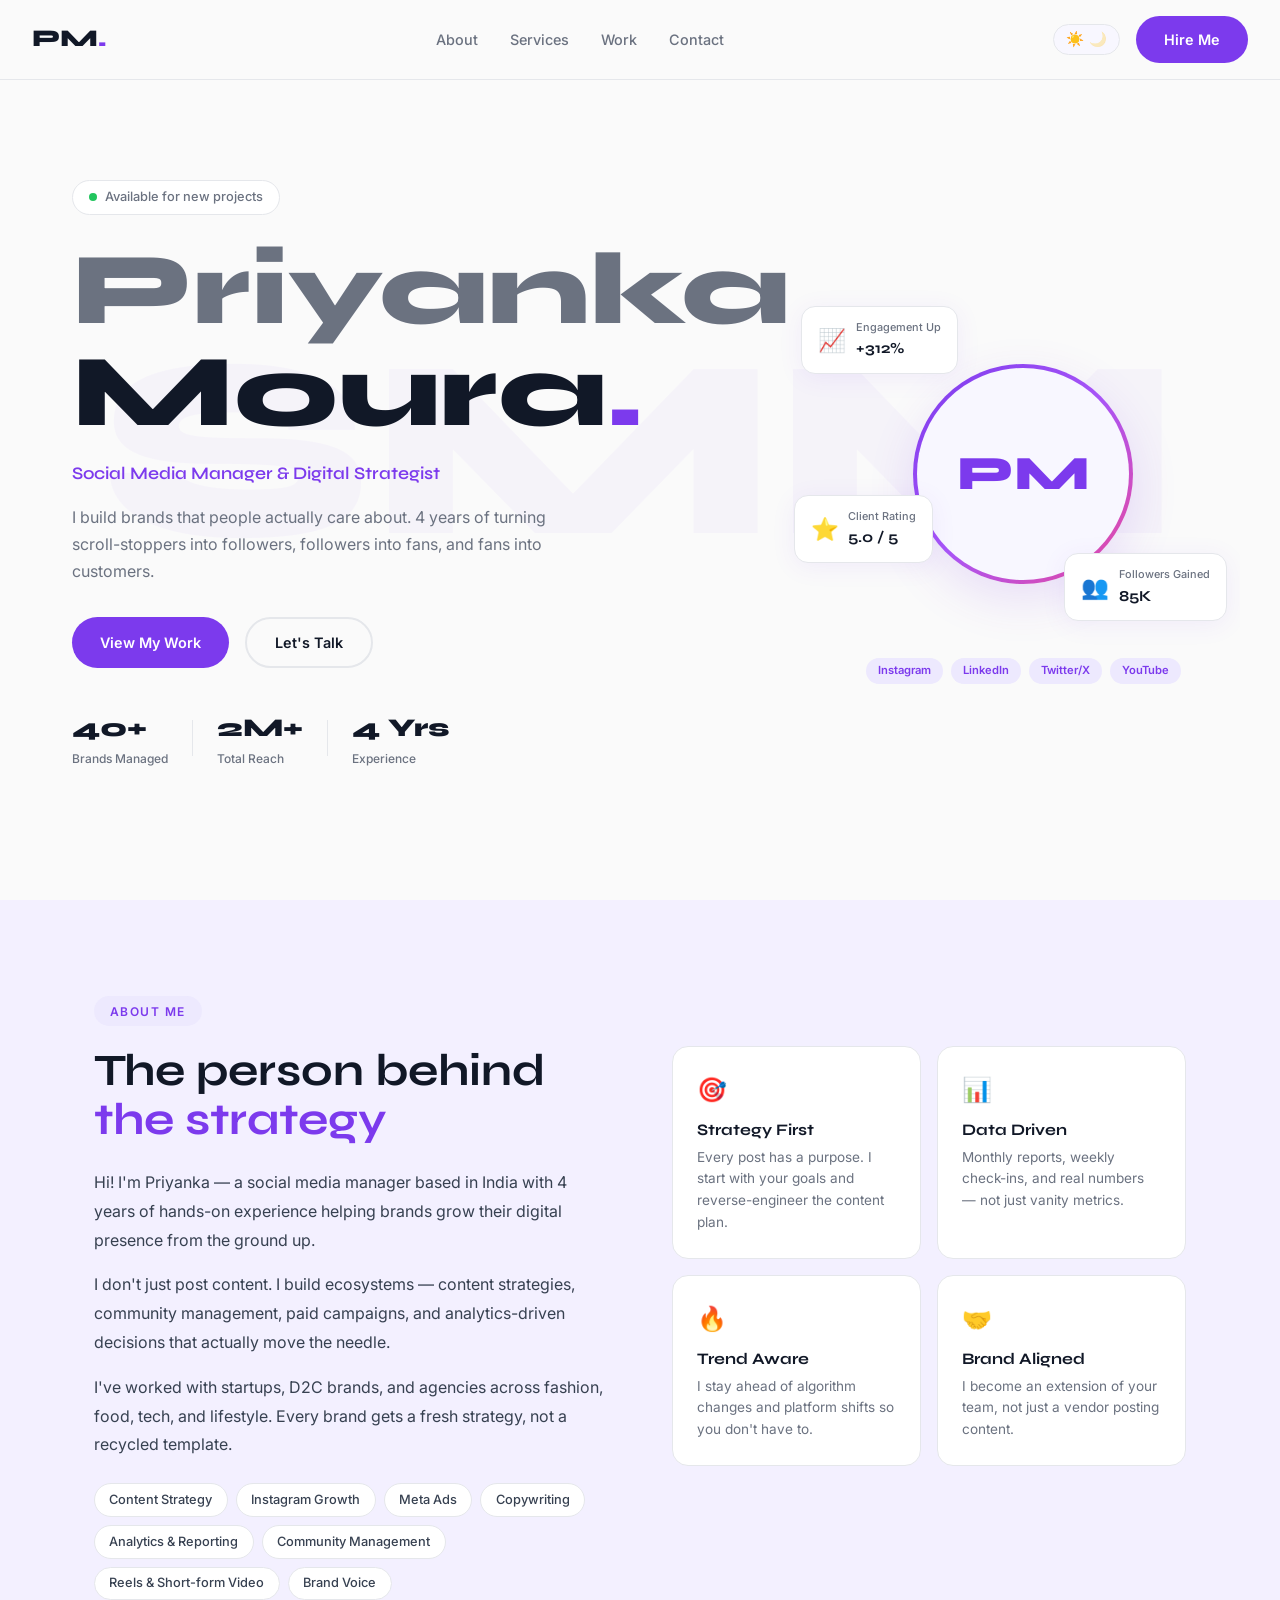
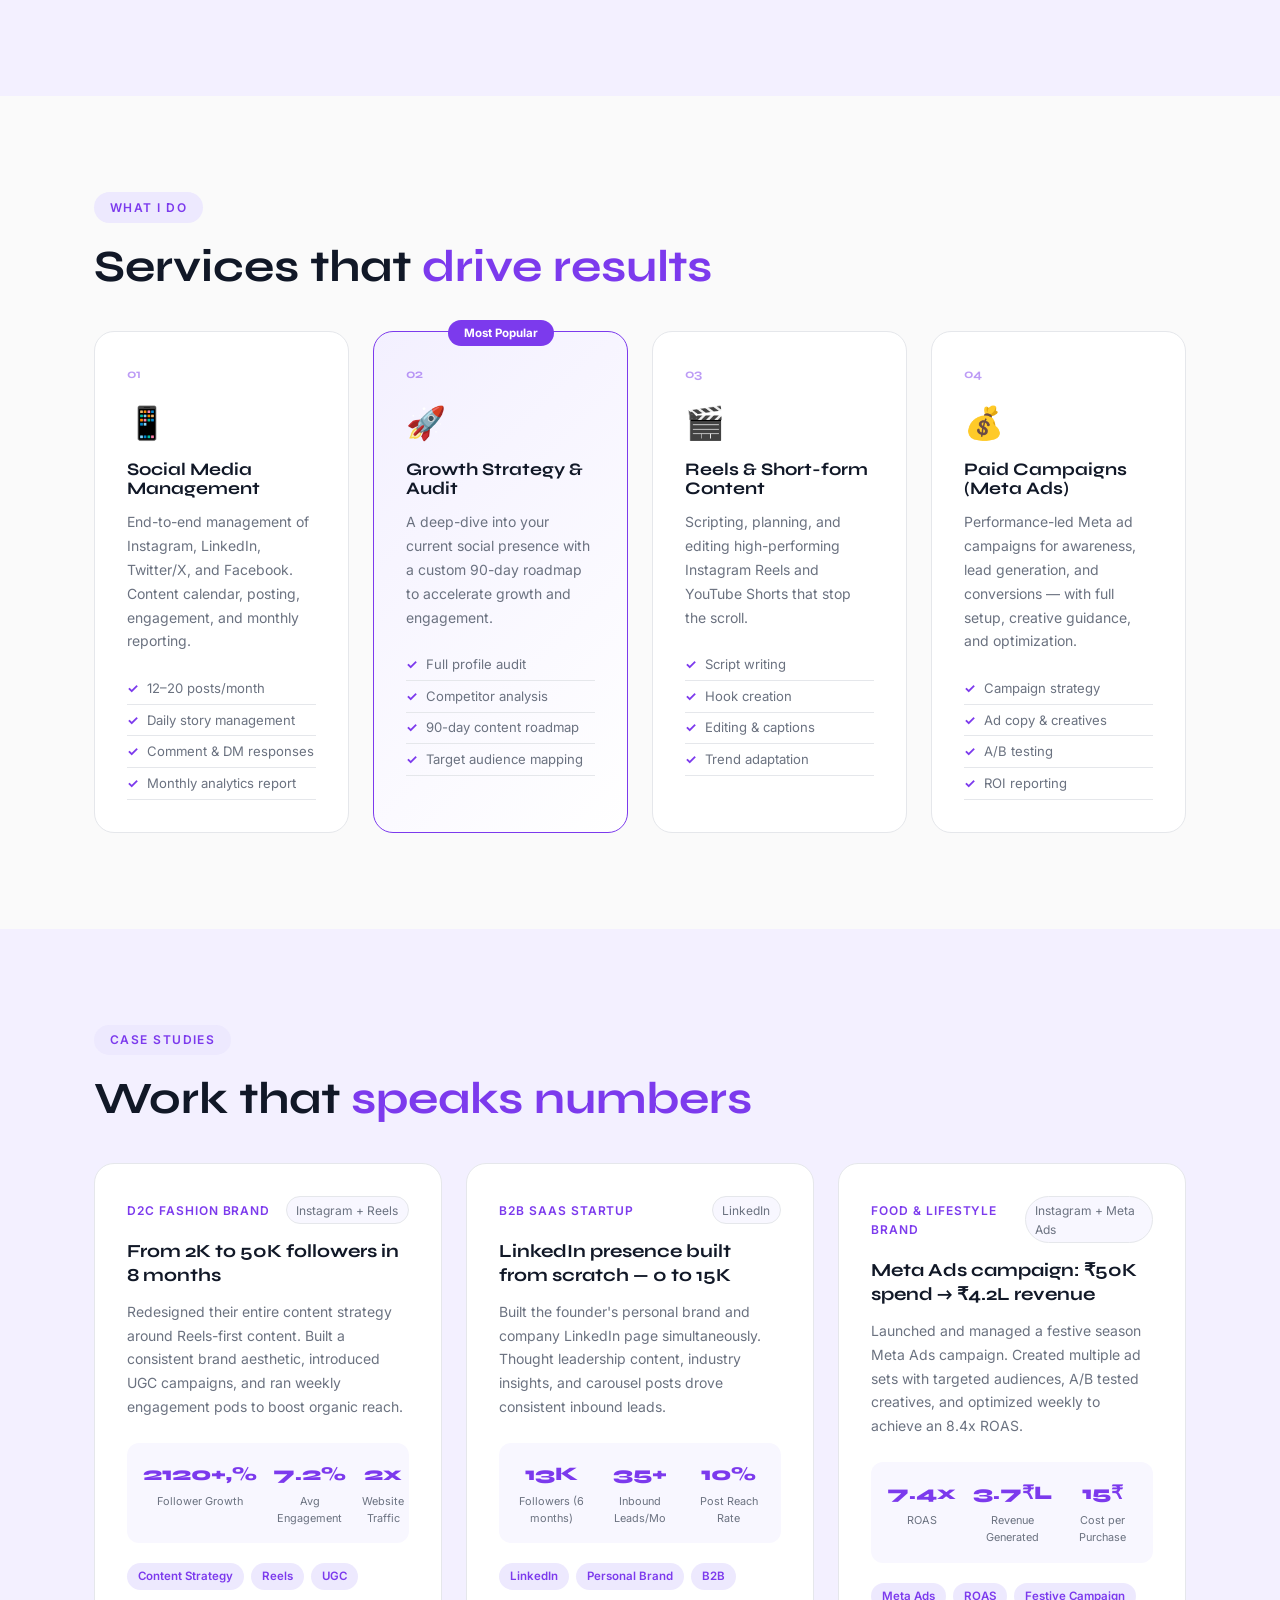
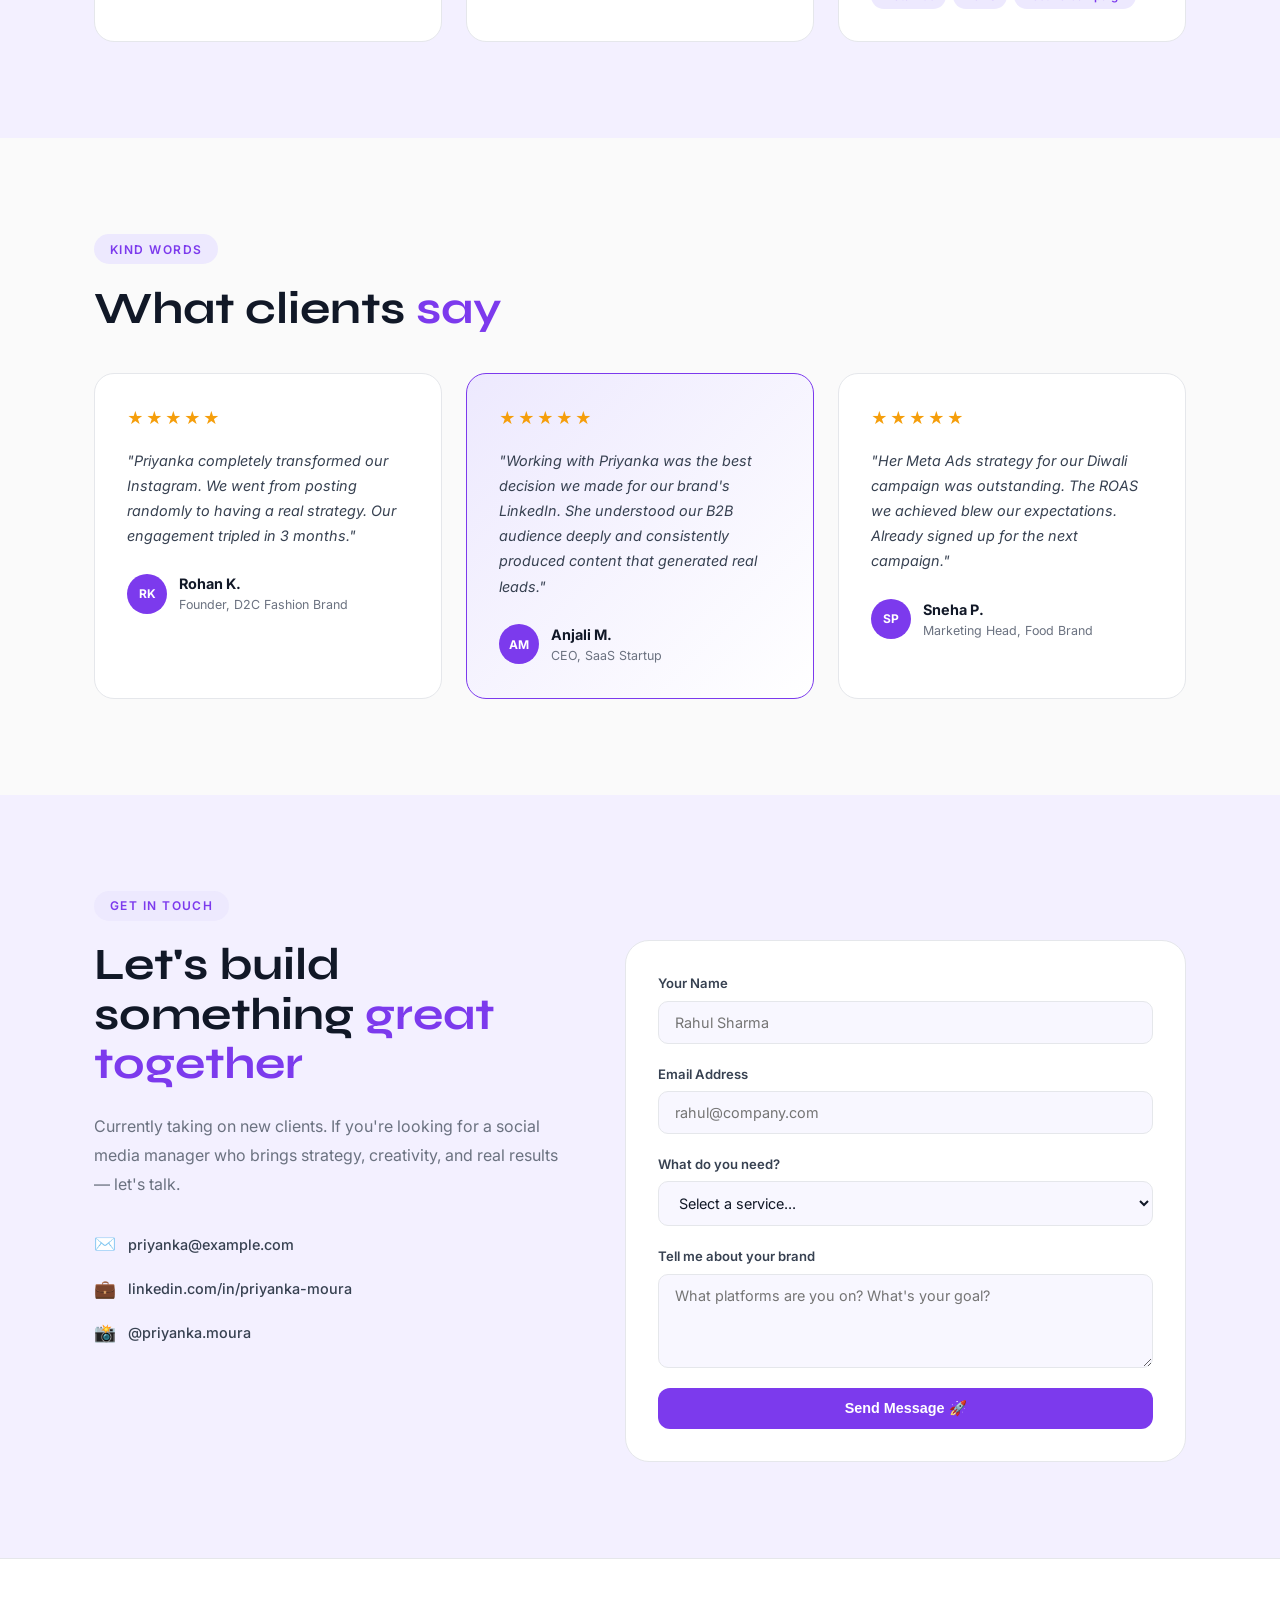
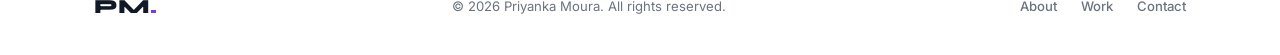
==== index.html @ ef661fc3 "Add files via upload" ====
<!DOCTYPE html>
<html lang="en" data-theme="light">
<head>
  <meta charset="UTF-8" />
  <meta name="viewport" content="width=device-width, initial-scale=1.0"/>
  <title>Priyanka Moura — Social Media Manager</title>
  <meta name="description" content="Priyanka Moura is a social media manager with 3-5 years of experience crafting strategies, growing audiences, and building brands online."/>
  <link rel="preconnect" href="https://fonts.googleapis.com">
  <link rel="preconnect" href="https://fonts.gstatic.com" crossorigin>
  <link href="https://fonts.googleapis.com/css2?family=Clash+Display:wght@400;500;600;700&family=Syne:wght@400;500;600;700;800&family=Inter:wght@300;400;500;600&display=swap" rel="stylesheet">
  <link rel="stylesheet" href="style.css"/>
</head>
<body>

  <!-- NAV -->
  <nav class="nav" id="navbar">
    <a href="#home" class="nav-logo">PM<span class="accent">.</span></a>
    <ul class="nav-links">
      <li><a href="#about">About</a></li>
      <li><a href="#services">Services</a></li>
      <li><a href="#work">Work</a></li>
      <li><a href="#contact">Contact</a></li>
    </ul>
    <div class="nav-right">
      <button class="theme-toggle" id="themeToggle" aria-label="Toggle theme">
        <span class="theme-icon sun">☀️</span>
        <span class="theme-icon moon">🌙</span>
      </button>
      <a href="#contact" class="btn-primary">Hire Me</a>
    </div>
    <button class="hamburger" id="hamburger" aria-label="Menu">
      <span></span><span></span><span></span>
    </button>
  </nav>

  <!-- MOBILE MENU -->
  <div class="mobile-menu" id="mobileMenu">
    <a href="#about" class="mobile-link">About</a>
    <a href="#services" class="mobile-link">Services</a>
    <a href="#work" class="mobile-link">Work</a>
    <a href="#contact" class="mobile-link">Contact</a>
    <a href="#contact" class="btn-primary" style="margin-top:1rem;">Hire Me</a>
  </div>

  <!-- HERO -->
  <section class="hero" id="home">
    <div class="hero-bg-text">SMM</div>
    <div class="hero-content">
      <div class="hero-tag">
        <span class="pulse-dot"></span>
        Available for new projects
      </div>
      <h1 class="hero-title">
        <span class="line-1">Priyanka</span>
        <span class="line-2">Moura<span class="accent">.</span></span>
      </h1>
      <p class="hero-sub">Social Media Manager & Digital Strategist</p>
      <p class="hero-desc">
        I build brands that people actually care about. 4 years of turning 
        scroll-stoppers into followers, followers into fans, and fans into customers.
      </p>
      <div class="hero-ctas">
        <a href="#work" class="btn-primary">View My Work</a>
        <a href="#contact" class="btn-ghost">Let's Talk</a>
      </div>
      <div class="hero-stats">
        <div class="stat">
          <span class="stat-num">40+</span>
          <span class="stat-label">Brands Managed</span>
        </div>
        <div class="stat-divider"></div>
        <div class="stat">
          <span class="stat-num">2M+</span>
          <span class="stat-label">Total Reach</span>
        </div>
        <div class="stat-divider"></div>
        <div class="stat">
          <span class="stat-num">4 Yrs</span>
          <span class="stat-label">Experience</span>
        </div>
      </div>
    </div>
    <div class="hero-visual">
      <div class="avatar-ring">
        <div class="avatar-placeholder">
          <span>PM</span>
        </div>
      </div>
      <div class="floating-card card-1">
        <span class="card-emoji">📈</span>
        <div>
          <div class="card-title">Engagement Up</div>
          <div class="card-val">+312%</div>
        </div>
      </div>
      <div class="floating-card card-2">
        <span class="card-emoji">👥</span>
        <div>
          <div class="card-title">Followers Gained</div>
          <div class="card-val">85K</div>
        </div>
      </div>
      <div class="floating-card card-3">
        <span class="card-emoji">⭐</span>
        <div>
          <div class="card-title">Client Rating</div>
          <div class="card-val">5.0 / 5</div>
        </div>
      </div>
      <div class="platforms">
        <span class="platform-tag">Instagram</span>
        <span class="platform-tag">LinkedIn</span>
        <span class="platform-tag">Twitter/X</span>
        <span class="platform-tag">YouTube</span>
      </div>
    </div>
  </section>

  <!-- ABOUT -->
  <section class="about section" id="about">
    <div class="container">
      <div class="section-label">About Me</div>
      <div class="about-grid">
        <div class="about-left">
          <h2 class="section-title">The person behind <span class="accent">the strategy</span></h2>
          <p class="about-text">
            Hi! I'm Priyanka — a social media manager based in India with 4 years of hands-on experience 
            helping brands grow their digital presence from the ground up.
          </p>
          <p class="about-text">
            I don't just post content. I build ecosystems — content strategies, community management, 
            paid campaigns, and analytics-driven decisions that actually move the needle.
          </p>
          <p class="about-text">
            I've worked with startups, D2C brands, and agencies across fashion, food, tech, and lifestyle. 
            Every brand gets a fresh strategy, not a recycled template.
          </p>
          <div class="skills-list">
            <span class="skill-tag">Content Strategy</span>
            <span class="skill-tag">Instagram Growth</span>
            <span class="skill-tag">Meta Ads</span>
            <span class="skill-tag">Copywriting</span>
            <span class="skill-tag">Analytics & Reporting</span>
            <span class="skill-tag">Community Management</span>
            <span class="skill-tag">Reels & Short-form Video</span>
            <span class="skill-tag">Brand Voice</span>
          </div>
        </div>
        <div class="about-right">
          <div class="about-card">
            <div class="about-card-icon">🎯</div>
            <h3>Strategy First</h3>
            <p>Every post has a purpose. I start with your goals and reverse-engineer the content plan.</p>
          </div>
          <div class="about-card">
            <div class="about-card-icon">📊</div>
            <h3>Data Driven</h3>
            <p>Monthly reports, weekly check-ins, and real numbers — not just vanity metrics.</p>
          </div>
          <div class="about-card">
            <div class="about-card-icon">🔥</div>
            <h3>Trend Aware</h3>
            <p>I stay ahead of algorithm changes and platform shifts so you don't have to.</p>
          </div>
          <div class="about-card">
            <div class="about-card-icon">🤝</div>
            <h3>Brand Aligned</h3>
            <p>I become an extension of your team, not just a vendor posting content.</p>
          </div>
        </div>
      </div>
    </div>
  </section>

  <!-- SERVICES -->
  <section class="services section" id="services">
    <div class="container">
      <div class="section-label">What I Do</div>
      <h2 class="section-title">Services that <span class="accent">drive results</span></h2>
      <div class="services-grid">
        <div class="service-card">
          <div class="service-num">01</div>
          <div class="service-icon">📱</div>
          <h3>Social Media Management</h3>
          <p>End-to-end management of Instagram, LinkedIn, Twitter/X, and Facebook. Content calendar, posting, engagement, and monthly reporting.</p>
          <ul class="service-list">
            <li>12–20 posts/month</li>
            <li>Daily story management</li>
            <li>Comment & DM responses</li>
            <li>Monthly analytics report</li>
          </ul>
        </div>
        <div class="service-card featured">
          <div class="service-badge">Most Popular</div>
          <div class="service-num">02</div>
          <div class="service-icon">🚀</div>
          <h3>Growth Strategy & Audit</h3>
          <p>A deep-dive into your current social presence with a custom 90-day roadmap to accelerate growth and engagement.</p>
          <ul class="service-list">
            <li>Full profile audit</li>
            <li>Competitor analysis</li>
            <li>90-day content roadmap</li>
            <li>Target audience mapping</li>
          </ul>
        </div>
        <div class="service-card">
          <div class="service-num">03</div>
          <div class="service-icon">🎬</div>
          <h3>Reels & Short-form Content</h3>
          <p>Scripting, planning, and editing high-performing Instagram Reels and YouTube Shorts that stop the scroll.</p>
          <ul class="service-list">
            <li>Script writing</li>
            <li>Hook creation</li>
            <li>Editing & captions</li>
            <li>Trend adaptation</li>
          </ul>
        </div>
        <div class="service-card">
          <div class="service-num">04</div>
          <div class="service-icon">💰</div>
          <h3>Paid Campaigns (Meta Ads)</h3>
          <p>Performance-led Meta ad campaigns for awareness, lead generation, and conversions — with full setup, creative guidance, and optimization.</p>
          <ul class="service-list">
            <li>Campaign strategy</li>
            <li>Ad copy & creatives</li>
            <li>A/B testing</li>
            <li>ROI reporting</li>
          </ul>
        </div>
      </div>
    </div>
  </section>

  <!-- WORK / CASE STUDIES -->
  <section class="work section" id="work">
    <div class="container">
      <div class="section-label">Case Studies</div>
      <h2 class="section-title">Work that <span class="accent">speaks numbers</span></h2>
      <div class="work-grid">

        <div class="work-card">
          <div class="work-header">
            <div class="work-category">D2C Fashion Brand</div>
            <div class="work-platform">Instagram + Reels</div>
          </div>
          <h3 class="work-title">From 2K to 50K followers in 8 months</h3>
          <p class="work-desc">
            Redesigned their entire content strategy around Reels-first content. Built a consistent brand aesthetic, 
            introduced UGC campaigns, and ran weekly engagement pods to boost organic reach.
          </p>
          <div class="work-results">
            <div class="result-item">
              <span class="result-num">+2,400%</span>
              <span class="result-label">Follower Growth</span>
            </div>
            <div class="result-item">
              <span class="result-num">8.2%</span>
              <span class="result-label">Avg Engagement</span>
            </div>
            <div class="result-item">
              <span class="result-num">3x</span>
              <span class="result-label">Website Traffic</span>
            </div>
          </div>
          <div class="work-tags">
            <span>Content Strategy</span>
            <span>Reels</span>
            <span>UGC</span>
          </div>
        </div>

        <div class="work-card">
          <div class="work-header">
            <div class="work-category">B2B SaaS Startup</div>
            <div class="work-platform">LinkedIn</div>
          </div>
          <h3 class="work-title">LinkedIn presence built from scratch — 0 to 15K</h3>
          <p class="work-desc">
            Built the founder's personal brand and company LinkedIn page simultaneously. 
            Thought leadership content, industry insights, and carousel posts drove consistent inbound leads.
          </p>
          <div class="work-results">
            <div class="result-item">
              <span class="result-num">15K</span>
              <span class="result-label">Followers (6 months)</span>
            </div>
            <div class="result-item">
              <span class="result-num">40+</span>
              <span class="result-label">Inbound Leads/Mo</span>
            </div>
            <div class="result-item">
              <span class="result-num">12%</span>
              <span class="result-label">Post Reach Rate</span>
            </div>
          </div>
          <div class="work-tags">
            <span>LinkedIn</span>
            <span>Personal Brand</span>
            <span>B2B</span>
          </div>
        </div>

        <div class="work-card">
          <div class="work-header">
            <div class="work-category">Food & Lifestyle Brand</div>
            <div class="work-platform">Instagram + Meta Ads</div>
          </div>
          <h3 class="work-title">Meta Ads campaign: ₹50K spend → ₹4.2L revenue</h3>
          <p class="work-desc">
            Launched and managed a festive season Meta Ads campaign. Created multiple ad sets with 
            targeted audiences, A/B tested creatives, and optimized weekly to achieve an 8.4x ROAS.
          </p>
          <div class="work-results">
            <div class="result-item">
              <span class="result-num">8.4x</span>
              <span class="result-label">ROAS</span>
            </div>
            <div class="result-item">
              <span class="result-num">₹4.2L</span>
              <span class="result-label">Revenue Generated</span>
            </div>
            <div class="result-item">
              <span class="result-num">₹18</span>
              <span class="result-label">Cost per Purchase</span>
            </div>
          </div>
          <div class="work-tags">
            <span>Meta Ads</span>
            <span>ROAS</span>
            <span>Festive Campaign</span>
          </div>
        </div>

      </div>
    </div>
  </section>

  <!-- TESTIMONIALS -->
  <section class="testimonials section">
    <div class="container">
      <div class="section-label">Kind Words</div>
      <h2 class="section-title">What clients <span class="accent">say</span></h2>
      <div class="testimonials-grid">
        <div class="testimonial-card">
          <div class="stars">★★★★★</div>
          <p>"Priyanka completely transformed our Instagram. We went from posting randomly to having a real strategy. Our engagement tripled in 3 months."</p>
          <div class="testimonial-author">
            <div class="author-avatar">RK</div>
            <div>
              <div class="author-name">Rohan K.</div>
              <div class="author-role">Founder, D2C Fashion Brand</div>
            </div>
          </div>
        </div>
        <div class="testimonial-card featured-testimonial">
          <div class="stars">★★★★★</div>
          <p>"Working with Priyanka was the best decision we made for our brand's LinkedIn. She understood our B2B audience deeply and consistently produced content that generated real leads."</p>
          <div class="testimonial-author">
            <div class="author-avatar">AM</div>
            <div>
              <div class="author-name">Anjali M.</div>
              <div class="author-role">CEO, SaaS Startup</div>
            </div>
          </div>
        </div>
        <div class="testimonial-card">
          <div class="stars">★★★★★</div>
          <p>"Her Meta Ads strategy for our Diwali campaign was outstanding. The ROAS we achieved blew our expectations. Already signed up for the next campaign."</p>
          <div class="testimonial-author">
            <div class="author-avatar">SP</div>
            <div>
              <div class="author-name">Sneha P.</div>
              <div class="author-role">Marketing Head, Food Brand</div>
            </div>
          </div>
        </div>
      </div>
    </div>
  </section>

  <!-- CONTACT -->
  <section class="contact section" id="contact">
    <div class="container">
      <div class="section-label">Get In Touch</div>
      <div class="contact-grid">
        <div class="contact-left">
          <h2 class="section-title">Let's build something <span class="accent">great together</span></h2>
          <p class="contact-desc">Currently taking on new clients. If you're looking for a social media manager who brings strategy, creativity, and real results — let's talk.</p>
          <div class="contact-items">
            <a href="mailto:priyanka@example.com" class="contact-item">
              <span class="contact-icon">✉️</span>
              <span>priyanka@example.com</span>
            </a>
            <a href="https://linkedin.com" target="_blank" class="contact-item">
              <span class="contact-icon">💼</span>
              <span>linkedin.com/in/priyanka-moura</span>
            </a>
            <a href="https://instagram.com" target="_blank" class="contact-item">
              <span class="contact-icon">📸</span>
              <span>@priyanka.moura</span>
            </a>
          </div>
        </div>
        <form class="contact-form" id="contactForm">
          <div class="form-group">
            <label for="name">Your Name</label>
            <input type="text" id="name" placeholder="Rahul Sharma" required />
          </div>
          <div class="form-group">
            <label for="email">Email Address</label>
            <input type="email" id="email" placeholder="rahul@company.com" required />
          </div>
          <div class="form-group">
            <label for="service">What do you need?</label>
            <select id="service">
              <option value="">Select a service...</option>
              <option>Social Media Management</option>
              <option>Growth Strategy & Audit</option>
              <option>Reels & Short-form Content</option>
              <option>Meta Ads Campaign</option>
              <option>Something else</option>
            </select>
          </div>
          <div class="form-group">
            <label for="message">Tell me about your brand</label>
            <textarea id="message" rows="4" placeholder="What platforms are you on? What's your goal?"></textarea>
          </div>
          <button type="submit" class="btn-primary full-width">Send Message 🚀</button>
        </form>
      </div>
    </div>
  </section>

  <!-- FOOTER -->
  <footer class="footer">
    <div class="container footer-inner">
      <div class="footer-logo">PM<span class="accent">.</span></div>
      <p class="footer-text">© 2026 Priyanka Moura. All rights reserved.</p>
      <div class="footer-links">
        <a href="#about">About</a>
        <a href="#work">Work</a>
        <a href="#contact">Contact</a>
      </div>
    </div>
  </footer>

  <script src="script.js"></script>
</body>
</html>
---- style.css ----
/* ============================================
   PRIYANKA MOURA — PORTFOLIO
   Theme: Premium, Modern, Toggle-ready
   ============================================ */

/* --- TOKENS --- */
:root {
  --accent: #7C3AED;
  --accent-light: #EDE9FE;
  --accent-dark: #5B21B6;

  /* Light theme */
  --bg: #FAFAFA;
  --bg-2: #F3F0FF;
  --bg-3: #FFFFFF;
  --surface: #FFFFFF;
  --surface-2: #F8F7FF;
  --border: #E5E7EB;
  --text: #111827;
  --text-2: #374151;
  --text-3: #6B7280;
  --nav-bg: rgba(250,250,250,0.88);
  --shadow: 0 4px 24px rgba(124,58,237,0.08);
  --shadow-lg: 0 16px 48px rgba(124,58,237,0.14);
  --card-hover: 0 8px 32px rgba(124,58,237,0.15);
}

[data-theme="dark"] {
  --bg: #0D0D14;
  --bg-2: #13111F;
  --bg-3: #1A1730;
  --surface: #1A1730;
  --surface-2: #221F38;
  --border: #2D2A45;
  --text: #F5F3FF;
  --text-2: #C4B5FD;
  --text-3: #7C6FAD;
  --nav-bg: rgba(13,13,20,0.92);
  --shadow: 0 4px 24px rgba(0,0,0,0.4);
  --shadow-lg: 0 16px 48px rgba(124,58,237,0.25);
  --card-hover: 0 8px 32px rgba(124,58,237,0.3);
}

/* --- RESET & BASE --- */
*, *::before, *::after { box-sizing: border-box; margin: 0; padding: 0; }

html { scroll-behavior: smooth; }

body {
  font-family: 'Inter', sans-serif;
  background: var(--bg);
  color: var(--text);
  line-height: 1.6;
  transition: background 0.3s ease, color 0.3s ease;
  overflow-x: hidden;
}

h1,h2,h3 { font-family: 'Syne', sans-serif; line-height: 1.1; }

a { text-decoration: none; color: inherit; }

ul { list-style: none; }

.container {
  max-width: 1140px;
  margin: 0 auto;
  padding: 0 1.5rem;
}

.accent { color: var(--accent); }

.section { padding: 6rem 0; }

.section-label {
  display: inline-block;
  font-size: 0.75rem;
  font-weight: 600;
  letter-spacing: 0.12em;
  text-transform: uppercase;
  color: var(--accent);
  background: var(--accent-light);
  padding: 0.35rem 1rem;
  border-radius: 100px;
  margin-bottom: 1.2rem;
}

[data-theme="dark"] .section-label {
  background: rgba(124,58,237,0.2);
}

.section-title {
  font-size: clamp(2rem, 4vw, 2.8rem);
  font-weight: 700;
  color: var(--text);
  margin-bottom: 1.5rem;
}

/* --- BUTTONS --- */
.btn-primary {
  display: inline-flex;
  align-items: center;
  gap: 0.4rem;
  background: var(--accent);
  color: #fff;
  padding: 0.75rem 1.75rem;
  border-radius: 100px;
  font-weight: 600;
  font-size: 0.9rem;
  transition: all 0.25s ease;
  border: none;
  cursor: pointer;
}

.btn-primary:hover {
  background: var(--accent-dark);
  transform: translateY(-2px);
  box-shadow: 0 8px 24px rgba(124,58,237,0.4);
}

.btn-ghost {
  display: inline-flex;
  align-items: center;
  padding: 0.75rem 1.75rem;
  border-radius: 100px;
  font-weight: 600;
  font-size: 0.9rem;
  border: 2px solid var(--border);
  color: var(--text);
  transition: all 0.25s ease;
}

.btn-ghost:hover {
  border-color: var(--accent);
  color: var(--accent);
  transform: translateY(-2px);
}

.full-width { width: 100%; justify-content: center; border-radius: 12px; }

/* --- NAV --- */
.nav {
  position: fixed;
  top: 0; left: 0; right: 0;
  z-index: 100;
  display: flex;
  align-items: center;
  justify-content: space-between;
  padding: 1rem 2rem;
  background: var(--nav-bg);
  backdrop-filter: blur(16px);
  -webkit-backdrop-filter: blur(16px);
  border-bottom: 1px solid var(--border);
  transition: background 0.3s ease;
}

.nav-logo {
  font-family: 'Syne', sans-serif;
  font-size: 1.5rem;
  font-weight: 800;
  color: var(--text);
}

.nav-links {
  display: flex;
  gap: 2rem;
}

.nav-links a {
  font-size: 0.9rem;
  font-weight: 500;
  color: var(--text-3);
  transition: color 0.2s;
}

.nav-links a:hover { color: var(--accent); }

.nav-right {
  display: flex;
  align-items: center;
  gap: 1rem;
}

/* Theme Toggle */
.theme-toggle {
  background: var(--surface-2);
  border: 1px solid var(--border);
  border-radius: 100px;
  padding: 0.4rem 0.75rem;
  cursor: pointer;
  display: flex;
  align-items: center;
  gap: 0.3rem;
  transition: all 0.2s;
}

.theme-toggle:hover {
  border-color: var(--accent);
}

.theme-icon {
  font-size: 0.9rem;
  transition: opacity 0.2s;
}

[data-theme="light"] .moon { opacity: 0.3; }
[data-theme="dark"] .sun { opacity: 0.3; }

/* Hamburger */
.hamburger {
  display: none;
  flex-direction: column;
  gap: 5px;
  background: none;
  border: none;
  cursor: pointer;
  padding: 4px;
}

.hamburger span {
  display: block;
  width: 22px;
  height: 2px;
  background: var(--text);
  border-radius: 2px;
  transition: all 0.3s;
}

/* Mobile menu */
.mobile-menu {
  display: none;
  flex-direction: column;
  align-items: center;
  gap: 1rem;
  position: fixed;
  top: 65px; left: 0; right: 0;
  background: var(--surface);
  padding: 2rem;
  border-bottom: 1px solid var(--border);
  z-index: 99;
  transform: translateY(-10px);
  opacity: 0;
  pointer-events: none;
  transition: all 0.3s ease;
}

.mobile-menu.open {
  display: flex;
  transform: translateY(0);
  opacity: 1;
  pointer-events: all;
}

.mobile-link {
  font-weight: 600;
  font-size: 1.1rem;
  color: var(--text-2);
}

/* --- HERO --- */
.hero {
  min-height: 100vh;
  display: flex;
  align-items: center;
  padding: 7rem 2rem 4rem;
  position: relative;
  overflow: hidden;
  background: var(--bg);
  gap: 3rem;
  max-width: 1200px;
  margin: 0 auto;
}

.hero-bg-text {
  position: absolute;
  top: 50%;
  left: 50%;
  transform: translate(-50%, -50%);
  font-family: 'Syne', sans-serif;
  font-size: clamp(120px, 20vw, 260px);
  font-weight: 800;
  color: var(--accent);
  opacity: 0.03;
  pointer-events: none;
  user-select: none;
  white-space: nowrap;
  z-index: 0;
}

.hero-content {
  flex: 1;
  position: relative;
  z-index: 1;
}

.hero-tag {
  display: inline-flex;
  align-items: center;
  gap: 0.5rem;
  background: var(--surface);
  border: 1px solid var(--border);
  border-radius: 100px;
  padding: 0.4rem 1rem;
  font-size: 0.8rem;
  font-weight: 500;
  color: var(--text-3);
  margin-bottom: 1.5rem;
}

.pulse-dot {
  width: 8px;
  height: 8px;
  background: #22C55E;
  border-radius: 50%;
  animation: pulse 2s infinite;
}

@keyframes pulse {
  0%, 100% { box-shadow: 0 0 0 0 rgba(34,197,94,0.4); }
  50% { box-shadow: 0 0 0 6px rgba(34,197,94,0); }
}

.hero-title {
  font-size: clamp(3.5rem, 8vw, 6.5rem);
  font-weight: 800;
  line-height: 1;
  margin-bottom: 1rem;
}

.hero-title .line-1 { display: block; color: var(--text-3); }
.hero-title .line-2 { display: block; color: var(--text); }

.hero-sub {
  font-size: 1.1rem;
  font-weight: 600;
  color: var(--accent);
  margin-bottom: 1rem;
  font-family: 'Syne', sans-serif;
}

.hero-desc {
  font-size: 1rem;
  color: var(--text-3);
  max-width: 480px;
  line-height: 1.7;
  margin-bottom: 2rem;
}

.hero-ctas {
  display: flex;
  gap: 1rem;
  margin-bottom: 2.5rem;
  flex-wrap: wrap;
}

.hero-stats {
  display: flex;
  align-items: center;
  gap: 1.5rem;
  flex-wrap: wrap;
}

.stat { text-align: left; }

.stat-num {
  display: block;
  font-family: 'Syne', sans-serif;
  font-size: 1.6rem;
  font-weight: 800;
  color: var(--text);
}

.stat-label {
  display: block;
  font-size: 0.75rem;
  color: var(--text-3);
  font-weight: 500;
}

.stat-divider {
  width: 1px;
  height: 36px;
  background: var(--border);
}

/* Hero Visual */
.hero-visual {
  flex: 1;
  position: relative;
  display: flex;
  flex-direction: column;
  align-items: center;
  justify-content: center;
  min-height: 420px;
  z-index: 1;
}

.avatar-ring {
  width: 220px;
  height: 220px;
  border-radius: 50%;
  background: linear-gradient(135deg, var(--accent), #A855F7, #EC4899);
  padding: 4px;
  box-shadow: var(--shadow-lg);
  animation: float 5s ease-in-out infinite;
}

@keyframes float {
  0%, 100% { transform: translateY(0); }
  50% { transform: translateY(-12px); }
}

.avatar-placeholder {
  width: 100%;
  height: 100%;
  border-radius: 50%;
  background: var(--surface-2);
  display: flex;
  align-items: center;
  justify-content: center;
  font-family: 'Syne', sans-serif;
  font-size: 3rem;
  font-weight: 800;
  color: var(--accent);
}

.floating-card {
  position: absolute;
  background: var(--surface);
  border: 1px solid var(--border);
  border-radius: 14px;
  padding: 0.75rem 1rem;
  display: flex;
  align-items: center;
  gap: 0.6rem;
  box-shadow: var(--shadow);
  white-space: nowrap;
}

.card-1 { top: 10%; left: -10%; animation: floatCard1 4s ease-in-out infinite; }
.card-2 { bottom: 15%; right: -5%; animation: floatCard2 4.5s ease-in-out infinite; }
.card-3 { top: 55%; left: -12%; animation: floatCard1 3.8s ease-in-out infinite 0.5s; }

@keyframes floatCard1 {
  0%,100% { transform: translateY(0) rotate(-1deg); }
  50% { transform: translateY(-8px) rotate(1deg); }
}
@keyframes floatCard2 {
  0%,100% { transform: translateY(0) rotate(1deg); }
  50% { transform: translateY(-10px) rotate(-1deg); }
}

.card-emoji { font-size: 1.4rem; }
.card-title { font-size: 0.68rem; color: var(--text-3); font-weight: 500; }
.card-val { font-size: 0.95rem; font-weight: 700; color: var(--text); font-family: 'Syne', sans-serif; }

.platforms {
  position: absolute;
  bottom: 0;
  display: flex;
  gap: 0.5rem;
  flex-wrap: wrap;
  justify-content: center;
}

.platform-tag {
  background: var(--accent-light);
  color: var(--accent);
  font-size: 0.7rem;
  font-weight: 600;
  padding: 0.25rem 0.75rem;
  border-radius: 100px;
}

[data-theme="dark"] .platform-tag {
  background: rgba(124,58,237,0.2);
}

/* --- ABOUT --- */
.about { background: var(--bg-2); }

[data-theme="dark"] .about { background: var(--bg-2); }

.about-grid {
  display: grid;
  grid-template-columns: 1fr 1fr;
  gap: 4rem;
  align-items: start;
}

.about-text {
  color: var(--text-2);
  margin-bottom: 1rem;
  line-height: 1.8;
}

.skills-list {
  display: flex;
  flex-wrap: wrap;
  gap: 0.5rem;
  margin-top: 1.5rem;
}

.skill-tag {
  background: var(--surface);
  border: 1px solid var(--border);
  color: var(--text-2);
  font-size: 0.8rem;
  font-weight: 500;
  padding: 0.35rem 0.9rem;
  border-radius: 100px;
  transition: all 0.2s;
}

.skill-tag:hover {
  border-color: var(--accent);
  color: var(--accent);
  background: var(--accent-light);
}

[data-theme="dark"] .skill-tag:hover {
  background: rgba(124,58,237,0.2);
}

.about-right {
  display: grid;
  grid-template-columns: 1fr 1fr;
  gap: 1rem;
}

.about-card {
  background: var(--surface);
  border: 1px solid var(--border);
  border-radius: 16px;
  padding: 1.5rem;
  transition: all 0.3s ease;
}

.about-card:hover {
  border-color: var(--accent);
  box-shadow: var(--card-hover);
  transform: translateY(-4px);
}

.about-card-icon { font-size: 1.5rem; margin-bottom: 0.75rem; }
.about-card h3 { font-size: 1rem; font-weight: 700; margin-bottom: 0.5rem; }
.about-card p { font-size: 0.85rem; color: var(--text-3); line-height: 1.6; }

/* --- SERVICES --- */
.services-grid {
  display: grid;
  grid-template-columns: repeat(auto-fit, minmax(250px, 1fr));
  gap: 1.5rem;
  margin-top: 2.5rem;
}

.service-card {
  background: var(--surface);
  border: 1px solid var(--border);
  border-radius: 20px;
  padding: 2rem;
  position: relative;
  transition: all 0.3s ease;
}

.service-card:hover {
  border-color: var(--accent);
  box-shadow: var(--card-hover);
  transform: translateY(-6px);
}

.service-card.featured {
  border-color: var(--accent);
  background: linear-gradient(135deg, var(--bg-2), var(--surface));
}

.service-badge {
  position: absolute;
  top: -12px;
  left: 50%;
  transform: translateX(-50%);
  background: var(--accent);
  color: #fff;
  font-size: 0.72rem;
  font-weight: 700;
  padding: 0.25rem 1rem;
  border-radius: 100px;
  white-space: nowrap;
}

.service-num {
  font-family: 'Syne', sans-serif;
  font-size: 0.8rem;
  font-weight: 700;
  color: var(--accent);
  opacity: 0.5;
  margin-bottom: 0.75rem;
}

.service-icon { font-size: 2rem; margin-bottom: 0.75rem; }

.service-card h3 {
  font-size: 1.1rem;
  font-weight: 700;
  margin-bottom: 0.75rem;
}

.service-card p {
  font-size: 0.875rem;
  color: var(--text-3);
  line-height: 1.7;
  margin-bottom: 1.25rem;
}

.service-list li {
  font-size: 0.82rem;
  color: var(--text-3);
  padding: 0.3rem 0;
  border-bottom: 1px solid var(--border);
  display: flex;
  align-items: center;
  gap: 0.5rem;
}

.service-list li::before {
  content: '✓';
  color: var(--accent);
  font-weight: 700;
}

/* --- WORK --- */
.work { background: var(--bg-2); }

.work-grid {
  display: grid;
  grid-template-columns: repeat(auto-fit, minmax(320px, 1fr));
  gap: 1.5rem;
  margin-top: 2.5rem;
}

.work-card {
  background: var(--surface);
  border: 1px solid var(--border);
  border-radius: 20px;
  padding: 2rem;
  transition: all 0.3s ease;
}

.work-card:hover {
  border-color: var(--accent);
  box-shadow: var(--card-hover);
  transform: translateY(-6px);
}

.work-header {
  display: flex;
  justify-content: space-between;
  align-items: center;
  margin-bottom: 1rem;
}

.work-category {
  font-size: 0.75rem;
  font-weight: 600;
  color: var(--accent);
  text-transform: uppercase;
  letter-spacing: 0.08em;
}

.work-platform {
  font-size: 0.75rem;
  background: var(--surface-2);
  color: var(--text-3);
  padding: 0.2rem 0.6rem;
  border-radius: 100px;
  border: 1px solid var(--border);
}

.work-title {
  font-size: 1.15rem;
  font-weight: 700;
  margin-bottom: 0.75rem;
  line-height: 1.3;
}

.work-desc {
  font-size: 0.875rem;
  color: var(--text-3);
  line-height: 1.7;
  margin-bottom: 1.5rem;
}

.work-results {
  display: flex;
  gap: 1rem;
  margin-bottom: 1.25rem;
  padding: 1rem;
  background: var(--surface-2);
  border-radius: 12px;
}

.result-item { flex: 1; text-align: center; }
.result-num {
  display: block;
  font-family: 'Syne', sans-serif;
  font-size: 1.2rem;
  font-weight: 800;
  color: var(--accent);
}
.result-label {
  display: block;
  font-size: 0.68rem;
  color: var(--text-3);
  margin-top: 0.2rem;
}

.work-tags {
  display: flex;
  gap: 0.4rem;
  flex-wrap: wrap;
}

.work-tags span {
  font-size: 0.72rem;
  font-weight: 600;
  background: var(--accent-light);
  color: var(--accent);
  padding: 0.25rem 0.7rem;
  border-radius: 100px;
}

[data-theme="dark"] .work-tags span {
  background: rgba(124,58,237,0.2);
}

/* --- TESTIMONIALS --- */
.testimonials-grid {
  display: grid;
  grid-template-columns: repeat(auto-fit, minmax(280px, 1fr));
  gap: 1.5rem;
  margin-top: 2.5rem;
}

.testimonial-card {
  background: var(--surface);
  border: 1px solid var(--border);
  border-radius: 20px;
  padding: 2rem;
  transition: all 0.3s ease;
}

.testimonial-card.featured-testimonial {
  border-color: var(--accent);
  background: linear-gradient(135deg, var(--accent-light), var(--surface));
}

[data-theme="dark"] .testimonial-card.featured-testimonial {
  background: linear-gradient(135deg, rgba(124,58,237,0.15), var(--surface));
}

.stars {
  font-size: 1rem;
  color: #F59E0B;
  letter-spacing: 2px;
  margin-bottom: 1rem;
}

.testimonial-card p {
  font-size: 0.9rem;
  color: var(--text-2);
  line-height: 1.75;
  font-style: italic;
  margin-bottom: 1.5rem;
}

.testimonial-author {
  display: flex;
  align-items: center;
  gap: 0.75rem;
}

.author-avatar {
  width: 40px;
  height: 40px;
  border-radius: 50%;
  background: var(--accent);
  color: #fff;
  display: flex;
  align-items: center;
  justify-content: center;
  font-size: 0.75rem;
  font-weight: 700;
  flex-shrink: 0;
}

.author-name { font-weight: 700; font-size: 0.9rem; }
.author-role { font-size: 0.78rem; color: var(--text-3); }

/* --- CONTACT --- */
.contact { background: var(--bg-2); }

.contact-grid {
  display: grid;
  grid-template-columns: 1fr 1.2fr;
  gap: 4rem;
  align-items: start;
}

.contact-desc {
  color: var(--text-3);
  line-height: 1.8;
  margin-bottom: 2rem;
}

.contact-items { display: flex; flex-direction: column; gap: 1rem; }

.contact-item {
  display: flex;
  align-items: center;
  gap: 0.75rem;
  color: var(--text-2);
  font-size: 0.9rem;
  font-weight: 500;
  transition: color 0.2s;
}

.contact-item:hover { color: var(--accent); }
.contact-icon { font-size: 1.1rem; }

/* Form */
.contact-form {
  background: var(--surface);
  border: 1px solid var(--border);
  border-radius: 24px;
  padding: 2rem;
  display: flex;
  flex-direction: column;
  gap: 1.25rem;
}

.form-group { display: flex; flex-direction: column; gap: 0.4rem; }

.form-group label {
  font-size: 0.82rem;
  font-weight: 600;
  color: var(--text-2);
}

.form-group input,
.form-group select,
.form-group textarea {
  background: var(--surface-2);
  border: 1px solid var(--border);
  border-radius: 10px;
  padding: 0.75rem 1rem;
  font-size: 0.9rem;
  color: var(--text);
  font-family: 'Inter', sans-serif;
  transition: all 0.2s;
  outline: none;
}

.form-group input:focus,
.form-group select:focus,
.form-group textarea:focus {
  border-color: var(--accent);
  box-shadow: 0 0 0 3px rgba(124,58,237,0.1);
}

.form-group textarea { resize: vertical; }

/* --- FOOTER --- */
.footer {
  background: var(--bg-3);
  border-top: 1px solid var(--border);
  padding: 2rem 0;
}

.footer-inner {
  display: flex;
  align-items: center;
  justify-content: space-between;
  flex-wrap: wrap;
  gap: 1rem;
}

.footer-logo {
  font-family: 'Syne', sans-serif;
  font-size: 1.25rem;
  font-weight: 800;
}

.footer-text {
  font-size: 0.82rem;
  color: var(--text-3);
}

.footer-links {
  display: flex;
  gap: 1.5rem;
}

.footer-links a {
  font-size: 0.82rem;
  color: var(--text-3);
  font-weight: 500;
  transition: color 0.2s;
}

.footer-links a:hover { color: var(--accent); }

/* --- RESPONSIVE --- */
@media (max-width: 900px) {
  .hero {
    flex-direction: column;
    padding-top: 6rem;
    text-align: center;
  }
  .hero-desc { margin: 0 auto 2rem; }
  .hero-ctas { justify-content: center; }
  .hero-stats { justify-content: center; }
  .hero-visual { display: none; }
  .about-grid { grid-template-columns: 1fr; gap: 2rem; }
  .contact-grid { grid-template-columns: 1fr; gap: 2rem; }
  .nav-links, .nav-right .btn-primary { display: none; }
  .hamburger { display: flex; }
  .footer-inner { flex-direction: column; text-align: center; }
}

@media (max-width: 600px) {
  .about-right { grid-template-columns: 1fr; }
  .work-results { flex-wrap: wrap; }
  .hero-title { font-size: clamp(2.8rem, 12vw, 4rem); }
  .section { padding: 4rem 0; }
}

/* --- SCROLL ANIMATIONS --- */
.fade-up {
  opacity: 0;
  transform: translateY(30px);
  transition: opacity 0.6s ease, transform 0.6s ease;
}

.fade-up.visible {
  opacity: 1;
  transform: translateY(0);
}

/* --- SCROLLBAR --- */
::-webkit-scrollbar { width: 6px; }
::-webkit-scrollbar-track { background: var(--bg); }
::-webkit-scrollbar-thumb { background: var(--accent); border-radius: 100px; }
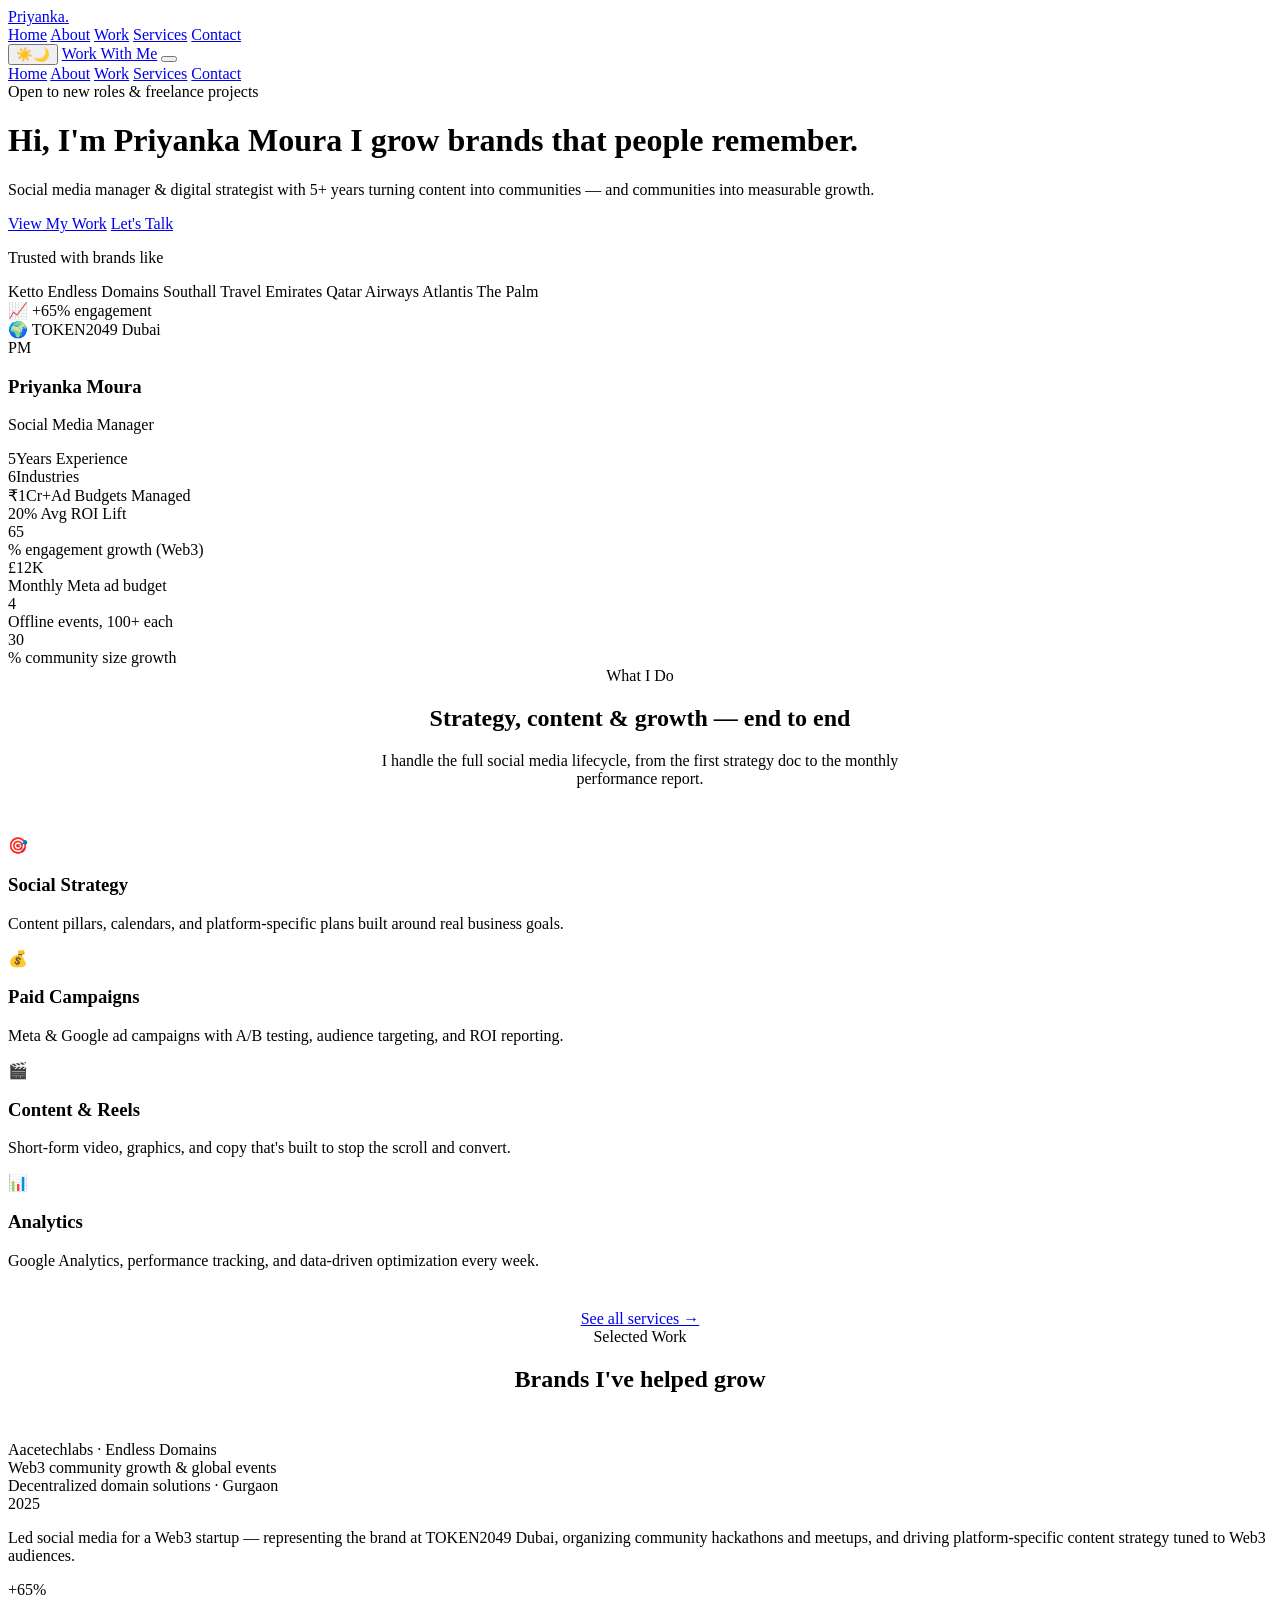
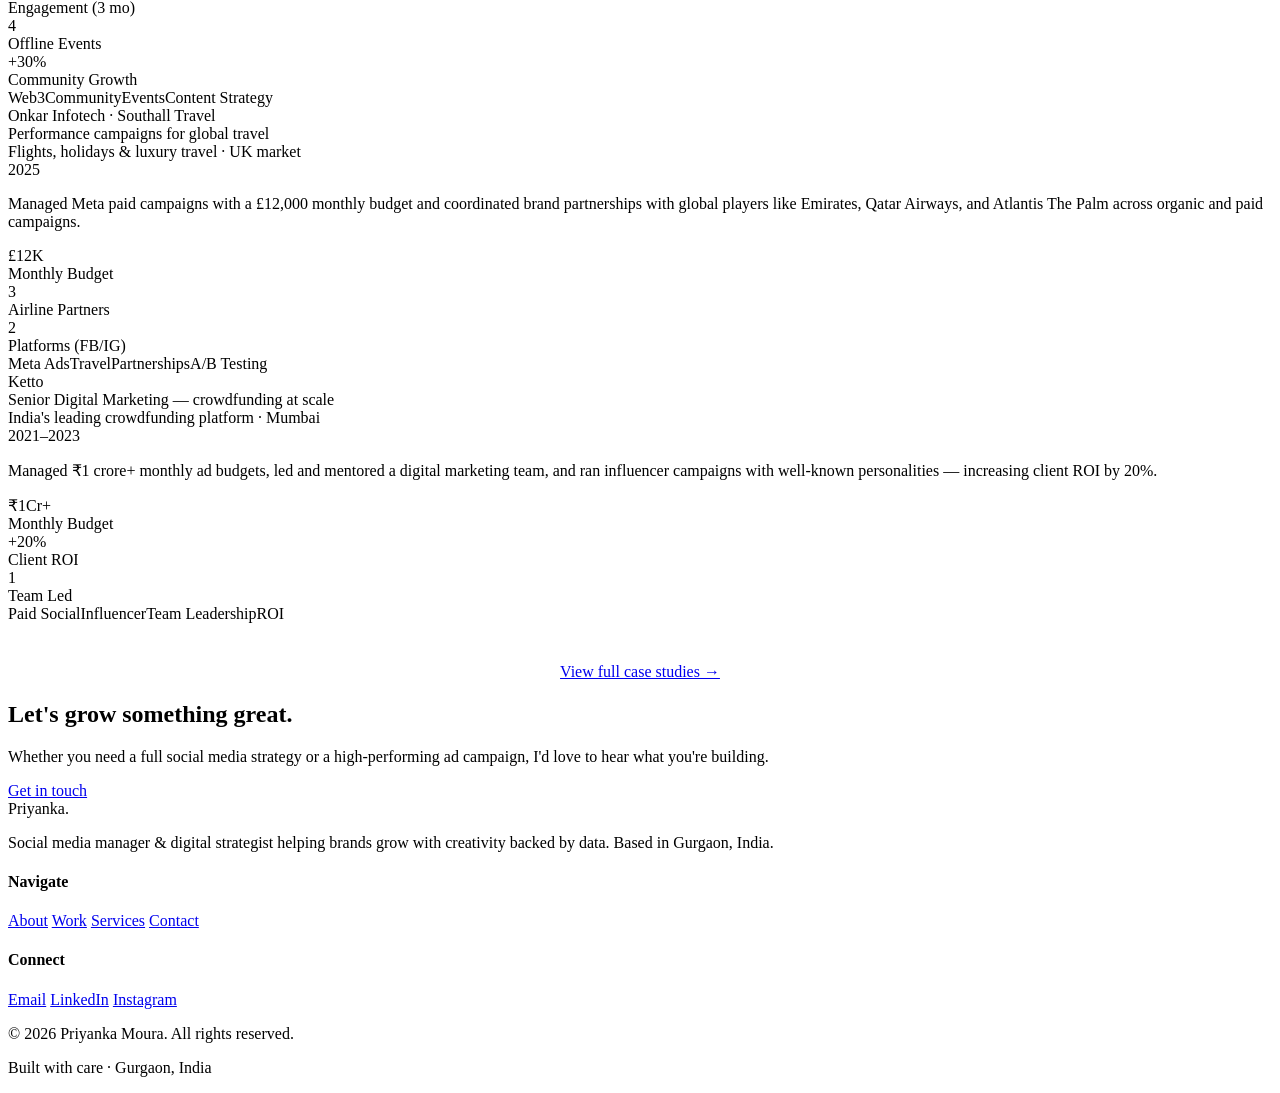
==== commit 19bd6355: "Add files via upload" ====
--- a/index.html
+++ b/index.html
@@ -1,449 +1,225 @@
 <!DOCTYPE html>
 <html lang="en" data-theme="light">
 <head>
-  <meta charset="UTF-8" />
-  <meta name="viewport" content="width=device-width, initial-scale=1.0"/>
-  <title>Priyanka Moura — Social Media Manager</title>
-  <meta name="description" content="Priyanka Moura is a social media manager with 3-5 years of experience crafting strategies, growing audiences, and building brands online."/>
-  <link rel="preconnect" href="https://fonts.googleapis.com">
-  <link rel="preconnect" href="https://fonts.gstatic.com" crossorigin>
-  <link href="https://fonts.googleapis.com/css2?family=Clash+Display:wght@400;500;600;700&family=Syne:wght@400;500;600;700;800&family=Inter:wght@300;400;500;600&display=swap" rel="stylesheet">
-  <link rel="stylesheet" href="style.css"/>
+<meta charset="UTF-8"/>
+<meta name="viewport" content="width=device-width, initial-scale=1.0"/>
+<title>Priyanka Moura — Social Media Manager & Digital Strategist</title>
+<meta name="description" content="Priyanka Moura is a social media manager and digital marketing strategist based in Gurgaon, India. 5+ years growing brands across Web3, travel, crowdfunding, and lifestyle."/>
+<link rel="preconnect" href="https://fonts.googleapis.com"><link rel="preconnect" href="https://fonts.gstatic.com" crossorigin>
+<link href="https://fonts.googleapis.com/css2?family=Syne:wght@600;700;800&family=Inter:wght@300;400;500;600;700&display=swap" rel="stylesheet">
+<link rel="stylesheet" href="css/style.css"/>
 </head>
 <body>
 
-  <!-- NAV -->
-  <nav class="nav" id="navbar">
-    <a href="#home" class="nav-logo">PM<span class="accent">.</span></a>
-    <ul class="nav-links">
-      <li><a href="#about">About</a></li>
-      <li><a href="#services">Services</a></li>
-      <li><a href="#work">Work</a></li>
-      <li><a href="#contact">Contact</a></li>
-    </ul>
-    <div class="nav-right">
-      <button class="theme-toggle" id="themeToggle" aria-label="Toggle theme">
-        <span class="theme-icon sun">☀️</span>
-        <span class="theme-icon moon">🌙</span>
-      </button>
-      <a href="#contact" class="btn-primary">Hire Me</a>
-    </div>
-    <button class="hamburger" id="hamburger" aria-label="Menu">
-      <span></span><span></span><span></span>
-    </button>
-  </nav>
-
-  <!-- MOBILE MENU -->
-  <div class="mobile-menu" id="mobileMenu">
-    <a href="#about" class="mobile-link">About</a>
-    <a href="#services" class="mobile-link">Services</a>
-    <a href="#work" class="mobile-link">Work</a>
-    <a href="#contact" class="mobile-link">Contact</a>
-    <a href="#contact" class="btn-primary" style="margin-top:1rem;">Hire Me</a>
-  </div>
-
-  <!-- HERO -->
-  <section class="hero" id="home">
-    <div class="hero-bg-text">SMM</div>
-    <div class="hero-content">
-      <div class="hero-tag">
-        <span class="pulse-dot"></span>
-        Available for new projects
-      </div>
-      <h1 class="hero-title">
-        <span class="line-1">Priyanka</span>
-        <span class="line-2">Moura<span class="accent">.</span></span>
+<!-- NAV -->
+<nav class="nav">
+  <a href="index.html" class="nav-logo">Priyanka<span class="dot">.</span></a>
+  <div class="nav-links">
+    <a href="index.html" class="active">Home</a>
+    <a href="about.html">About</a>
+    <a href="work.html">Work</a>
+    <a href="services.html">Services</a>
+    <a href="contact.html">Contact</a>
+  </div>
+  <div class="nav-right">
+    <button class="theme-toggle" aria-label="Toggle theme"><span class="sun">☀️</span><span class="moon">🌙</span></button>
+    <a href="contact.html" class="btn btn-primary">Work With Me</a>
+    <button class="hamburger" id="burger" aria-label="Menu"><span></span><span></span><span></span></button>
+  </div>
+</nav>
+<div class="mobile-menu" id="mobileMenu">
+  <a href="index.html" class="active">Home</a>
+  <a href="about.html">About</a>
+  <a href="work.html">Work</a>
+  <a href="services.html">Services</a>
+  <a href="contact.html">Contact</a>
+</div>
+
+<!-- HERO -->
+<header class="hero">
+  <div class="hero-orb orb-1"></div>
+  <div class="hero-orb orb-2"></div>
+  <div class="container hero-grid">
+    <div class="reveal">
+      <span class="hero-status"><span class="dot-live"></span> Open to new roles & freelance projects</span>
+      <h1>
+        <span class="sub-name">Hi, I'm Priyanka Moura</span>
+        I grow brands that <span class="gradient-text">people remember.</span>
       </h1>
-      <p class="hero-sub">Social Media Manager & Digital Strategist</p>
-      <p class="hero-desc">
-        I build brands that people actually care about. 4 years of turning 
-        scroll-stoppers into followers, followers into fans, and fans into customers.
-      </p>
+      <p class="hero-tagline">Social media manager & digital strategist with 5+ years turning content into communities — and communities into measurable growth.</p>
       <div class="hero-ctas">
-        <a href="#work" class="btn-primary">View My Work</a>
-        <a href="#contact" class="btn-ghost">Let's Talk</a>
-      </div>
-      <div class="hero-stats">
-        <div class="stat">
-          <span class="stat-num">40+</span>
-          <span class="stat-label">Brands Managed</span>
-        </div>
-        <div class="stat-divider"></div>
-        <div class="stat">
-          <span class="stat-num">2M+</span>
-          <span class="stat-label">Total Reach</span>
-        </div>
-        <div class="stat-divider"></div>
-        <div class="stat">
-          <span class="stat-num">4 Yrs</span>
-          <span class="stat-label">Experience</span>
-        </div>
-      </div>
-    </div>
-    <div class="hero-visual">
-      <div class="avatar-ring">
-        <div class="avatar-placeholder">
-          <span>PM</span>
-        </div>
-      </div>
-      <div class="floating-card card-1">
-        <span class="card-emoji">📈</span>
-        <div>
-          <div class="card-title">Engagement Up</div>
-          <div class="card-val">+312%</div>
-        </div>
-      </div>
-      <div class="floating-card card-2">
-        <span class="card-emoji">👥</span>
-        <div>
-          <div class="card-title">Followers Gained</div>
-          <div class="card-val">85K</div>
-        </div>
-      </div>
-      <div class="floating-card card-3">
-        <span class="card-emoji">⭐</span>
-        <div>
-          <div class="card-title">Client Rating</div>
-          <div class="card-val">5.0 / 5</div>
-        </div>
-      </div>
-      <div class="platforms">
-        <span class="platform-tag">Instagram</span>
-        <span class="platform-tag">LinkedIn</span>
-        <span class="platform-tag">Twitter/X</span>
-        <span class="platform-tag">YouTube</span>
-      </div>
-    </div>
-  </section>
-
-  <!-- ABOUT -->
-  <section class="about section" id="about">
-    <div class="container">
-      <div class="section-label">About Me</div>
-      <div class="about-grid">
-        <div class="about-left">
-          <h2 class="section-title">The person behind <span class="accent">the strategy</span></h2>
-          <p class="about-text">
-            Hi! I'm Priyanka — a social media manager based in India with 4 years of hands-on experience 
-            helping brands grow their digital presence from the ground up.
-          </p>
-          <p class="about-text">
-            I don't just post content. I build ecosystems — content strategies, community management, 
-            paid campaigns, and analytics-driven decisions that actually move the needle.
-          </p>
-          <p class="about-text">
-            I've worked with startups, D2C brands, and agencies across fashion, food, tech, and lifestyle. 
-            Every brand gets a fresh strategy, not a recycled template.
-          </p>
-          <div class="skills-list">
-            <span class="skill-tag">Content Strategy</span>
-            <span class="skill-tag">Instagram Growth</span>
-            <span class="skill-tag">Meta Ads</span>
-            <span class="skill-tag">Copywriting</span>
-            <span class="skill-tag">Analytics & Reporting</span>
-            <span class="skill-tag">Community Management</span>
-            <span class="skill-tag">Reels & Short-form Video</span>
-            <span class="skill-tag">Brand Voice</span>
+        <a href="work.html" class="btn btn-primary btn-lg">View My Work</a>
+        <a href="contact.html" class="btn btn-ghost btn-lg">Let's Talk</a>
+      </div>
+      <p class="hero-brands">Trusted with brands like</p>
+      <div class="brand-row">
+        <span class="brand-chip">Ketto</span>
+        <span class="brand-chip">Endless Domains</span>
+        <span class="brand-chip">Southall Travel</span>
+        <span class="brand-chip">Emirates</span>
+        <span class="brand-chip">Qatar Airways</span>
+        <span class="brand-chip">Atlantis The Palm</span>
+      </div>
+    </div>
+
+    <div class="reveal">
+      <div class="hero-card">
+        <div class="hero-float float-tl">📈 +65% engagement</div>
+        <div class="hero-float float-br">🌍 TOKEN2049 Dubai</div>
+        <div class="hero-avatar">PM</div>
+        <h3>Priyanka Moura</h3>
+        <p class="role">Social Media Manager</p>
+        <div class="hero-metrics">
+          <div class="metric"><span class="num" data-count="5">5</span><span class="lbl">Years Experience</span></div>
+          <div class="metric"><span class="num" data-count="6">6</span><span class="lbl">Industries</span></div>
+          <div class="metric"><span class="num" data-count="₹1Cr+">₹1Cr+</span><span class="lbl">Ad Budgets Managed</span></div>
+          <div class="metric"><span class="num" data-count="20">20</span><span class="lbl">% Avg ROI Lift</span></div>
+        </div>
+      </div>
+    </div>
+  </div>
+</header>
+
+<!-- STAT STRIP -->
+<section class="stat-strip section-sm">
+  <div class="container">
+    <div class="stat-block reveal"><div class="big gradient-text" data-count="65">65</div><div class="cap">% engagement growth (Web3)</div></div>
+    <div class="stat-block reveal"><div class="big gradient-text" data-count="£12K">£12K</div><div class="cap">Monthly Meta ad budget</div></div>
+    <div class="stat-block reveal"><div class="big gradient-text" data-count="4">4</div><div class="cap">Offline events, 100+ each</div></div>
+    <div class="stat-block reveal"><div class="big gradient-text" data-count="30">30</div><div class="cap">% community size growth</div></div>
+  </div>
+</section>
+
+<!-- WHAT I DO -->
+<section class="section">
+  <div class="container">
+    <div class="reveal" style="text-align:center; max-width:600px; margin:0 auto 3rem;">
+      <span class="eyebrow">What I Do</span>
+      <h2 class="section-title">Strategy, content & growth — <span class="accent">end to end</span></h2>
+      <p class="section-intro" style="margin:0 auto;">I handle the full social media lifecycle, from the first strategy doc to the monthly performance report.</p>
+    </div>
+    <div class="cards cols-4">
+      <div class="card reveal"><div class="icon">🎯</div><h3>Social Strategy</h3><p>Content pillars, calendars, and platform-specific plans built around real business goals.</p></div>
+      <div class="card reveal"><div class="icon">💰</div><h3>Paid Campaigns</h3><p>Meta & Google ad campaigns with A/B testing, audience targeting, and ROI reporting.</p></div>
+      <div class="card reveal"><div class="icon">🎬</div><h3>Content & Reels</h3><p>Short-form video, graphics, and copy that's built to stop the scroll and convert.</p></div>
+      <div class="card reveal"><div class="icon">📊</div><h3>Analytics</h3><p>Google Analytics, performance tracking, and data-driven optimization every week.</p></div>
+    </div>
+    <div style="text-align:center; margin-top:2.5rem;" class="reveal">
+      <a href="services.html" class="btn btn-ghost">See all services →</a>
+    </div>
+  </div>
+</section>
+
+<!-- FEATURED WORK -->
+<section class="section" style="background:var(--bg-2);">
+  <div class="container">
+    <div class="reveal" style="text-align:center; max-width:600px; margin:0 auto 3rem;">
+      <span class="eyebrow">Selected Work</span>
+      <h2 class="section-title">Brands I've helped <span class="accent">grow</span></h2>
+    </div>
+    <div class="work-list">
+
+      <div class="work-item reveal">
+        <div class="work-top">
+          <div>
+            <div class="work-company">Aacetechlabs · Endless Domains</div>
+            <div class="work-role">Web3 community growth & global events</div>
+            <div class="work-meta">Decentralized domain solutions · Gurgaon</div>
           </div>
-        </div>
-        <div class="about-right">
-          <div class="about-card">
-            <div class="about-card-icon">🎯</div>
-            <h3>Strategy First</h3>
-            <p>Every post has a purpose. I start with your goals and reverse-engineer the content plan.</p>
+          <span class="work-period">2025</span>
+        </div>
+        <p class="work-desc">Led social media for a Web3 startup — representing the brand at TOKEN2049 Dubai, organizing community hackathons and meetups, and driving platform-specific content strategy tuned to Web3 audiences.</p>
+        <div class="work-metrics">
+          <div class="wm"><div class="v" data-count="+65%">+65%</div><div class="l">Engagement (3 mo)</div></div>
+          <div class="wm"><div class="v" data-count="4">4</div><div class="l">Offline Events</div></div>
+          <div class="wm"><div class="v" data-count="+30%">+30%</div><div class="l">Community Growth</div></div>
+        </div>
+        <div class="work-tags"><span>Web3</span><span>Community</span><span>Events</span><span>Content Strategy</span></div>
+      </div>
+
+      <div class="work-item reveal">
+        <div class="work-top">
+          <div>
+            <div class="work-company">Onkar Infotech · Southall Travel</div>
+            <div class="work-role">Performance campaigns for global travel</div>
+            <div class="work-meta">Flights, holidays & luxury travel · UK market</div>
           </div>
-          <div class="about-card">
-            <div class="about-card-icon">📊</div>
-            <h3>Data Driven</h3>
-            <p>Monthly reports, weekly check-ins, and real numbers — not just vanity metrics.</p>
+          <span class="work-period">2025</span>
+        </div>
+        <p class="work-desc">Managed Meta paid campaigns with a £12,000 monthly budget and coordinated brand partnerships with global players like Emirates, Qatar Airways, and Atlantis The Palm across organic and paid campaigns.</p>
+        <div class="work-metrics">
+          <div class="wm"><div class="v" data-count="£12K">£12K</div><div class="l">Monthly Budget</div></div>
+          <div class="wm"><div class="v" data-count="3">3</div><div class="l">Airline Partners</div></div>
+          <div class="wm"><div class="v" data-count="2">2</div><div class="l">Platforms (FB/IG)</div></div>
+        </div>
+        <div class="work-tags"><span>Meta Ads</span><span>Travel</span><span>Partnerships</span><span>A/B Testing</span></div>
+      </div>
+
+      <div class="work-item reveal">
+        <div class="work-top">
+          <div>
+            <div class="work-company">Ketto</div>
+            <div class="work-role">Senior Digital Marketing — crowdfunding at scale</div>
+            <div class="work-meta">India's leading crowdfunding platform · Mumbai</div>
           </div>
-          <div class="about-card">
-            <div class="about-card-icon">🔥</div>
-            <h3>Trend Aware</h3>
-            <p>I stay ahead of algorithm changes and platform shifts so you don't have to.</p>
-          </div>
-          <div class="about-card">
-            <div class="about-card-icon">🤝</div>
-            <h3>Brand Aligned</h3>
-            <p>I become an extension of your team, not just a vendor posting content.</p>
-          </div>
-        </div>
-      </div>
-    </div>
-  </section>
-
-  <!-- SERVICES -->
-  <section class="services section" id="services">
-    <div class="container">
-      <div class="section-label">What I Do</div>
-      <h2 class="section-title">Services that <span class="accent">drive results</span></h2>
-      <div class="services-grid">
-        <div class="service-card">
-          <div class="service-num">01</div>
-          <div class="service-icon">📱</div>
-          <h3>Social Media Management</h3>
-          <p>End-to-end management of Instagram, LinkedIn, Twitter/X, and Facebook. Content calendar, posting, engagement, and monthly reporting.</p>
-          <ul class="service-list">
-            <li>12–20 posts/month</li>
-            <li>Daily story management</li>
-            <li>Comment & DM responses</li>
-            <li>Monthly analytics report</li>
-          </ul>
-        </div>
-        <div class="service-card featured">
-          <div class="service-badge">Most Popular</div>
-          <div class="service-num">02</div>
-          <div class="service-icon">🚀</div>
-          <h3>Growth Strategy & Audit</h3>
-          <p>A deep-dive into your current social presence with a custom 90-day roadmap to accelerate growth and engagement.</p>
-          <ul class="service-list">
-            <li>Full profile audit</li>
-            <li>Competitor analysis</li>
-            <li>90-day content roadmap</li>
-            <li>Target audience mapping</li>
-          </ul>
-        </div>
-        <div class="service-card">
-          <div class="service-num">03</div>
-          <div class="service-icon">🎬</div>
-          <h3>Reels & Short-form Content</h3>
-          <p>Scripting, planning, and editing high-performing Instagram Reels and YouTube Shorts that stop the scroll.</p>
-          <ul class="service-list">
-            <li>Script writing</li>
-            <li>Hook creation</li>
-            <li>Editing & captions</li>
-            <li>Trend adaptation</li>
-          </ul>
-        </div>
-        <div class="service-card">
-          <div class="service-num">04</div>
-          <div class="service-icon">💰</div>
-          <h3>Paid Campaigns (Meta Ads)</h3>
-          <p>Performance-led Meta ad campaigns for awareness, lead generation, and conversions — with full setup, creative guidance, and optimization.</p>
-          <ul class="service-list">
-            <li>Campaign strategy</li>
-            <li>Ad copy & creatives</li>
-            <li>A/B testing</li>
-            <li>ROI reporting</li>
-          </ul>
-        </div>
-      </div>
-    </div>
-  </section>
-
-  <!-- WORK / CASE STUDIES -->
-  <section class="work section" id="work">
-    <div class="container">
-      <div class="section-label">Case Studies</div>
-      <h2 class="section-title">Work that <span class="accent">speaks numbers</span></h2>
-      <div class="work-grid">
-
-        <div class="work-card">
-          <div class="work-header">
-            <div class="work-category">D2C Fashion Brand</div>
-            <div class="work-platform">Instagram + Reels</div>
-          </div>
-          <h3 class="work-title">From 2K to 50K followers in 8 months</h3>
-          <p class="work-desc">
-            Redesigned their entire content strategy around Reels-first content. Built a consistent brand aesthetic, 
-            introduced UGC campaigns, and ran weekly engagement pods to boost organic reach.
-          </p>
-          <div class="work-results">
-            <div class="result-item">
-              <span class="result-num">+2,400%</span>
-              <span class="result-label">Follower Growth</span>
-            </div>
-            <div class="result-item">
-              <span class="result-num">8.2%</span>
-              <span class="result-label">Avg Engagement</span>
-            </div>
-            <div class="result-item">
-              <span class="result-num">3x</span>
-              <span class="result-label">Website Traffic</span>
-            </div>
-          </div>
-          <div class="work-tags">
-            <span>Content Strategy</span>
-            <span>Reels</span>
-            <span>UGC</span>
-          </div>
-        </div>
-
-        <div class="work-card">
-          <div class="work-header">
-            <div class="work-category">B2B SaaS Startup</div>
-            <div class="work-platform">LinkedIn</div>
-          </div>
-          <h3 class="work-title">LinkedIn presence built from scratch — 0 to 15K</h3>
-          <p class="work-desc">
-            Built the founder's personal brand and company LinkedIn page simultaneously. 
-            Thought leadership content, industry insights, and carousel posts drove consistent inbound leads.
-          </p>
-          <div class="work-results">
-            <div class="result-item">
-              <span class="result-num">15K</span>
-              <span class="result-label">Followers (6 months)</span>
-            </div>
-            <div class="result-item">
-              <span class="result-num">40+</span>
-              <span class="result-label">Inbound Leads/Mo</span>
-            </div>
-            <div class="result-item">
-              <span class="result-num">12%</span>
-              <span class="result-label">Post Reach Rate</span>
-            </div>
-          </div>
-          <div class="work-tags">
-            <span>LinkedIn</span>
-            <span>Personal Brand</span>
-            <span>B2B</span>
-          </div>
-        </div>
-
-        <div class="work-card">
-          <div class="work-header">
-            <div class="work-category">Food & Lifestyle Brand</div>
-            <div class="work-platform">Instagram + Meta Ads</div>
-          </div>
-          <h3 class="work-title">Meta Ads campaign: ₹50K spend → ₹4.2L revenue</h3>
-          <p class="work-desc">
-            Launched and managed a festive season Meta Ads campaign. Created multiple ad sets with 
-            targeted audiences, A/B tested creatives, and optimized weekly to achieve an 8.4x ROAS.
-          </p>
-          <div class="work-results">
-            <div class="result-item">
-              <span class="result-num">8.4x</span>
-              <span class="result-label">ROAS</span>
-            </div>
-            <div class="result-item">
-              <span class="result-num">₹4.2L</span>
-              <span class="result-label">Revenue Generated</span>
-            </div>
-            <div class="result-item">
-              <span class="result-num">₹18</span>
-              <span class="result-label">Cost per Purchase</span>
-            </div>
-          </div>
-          <div class="work-tags">
-            <span>Meta Ads</span>
-            <span>ROAS</span>
-            <span>Festive Campaign</span>
-          </div>
-        </div>
-
-      </div>
-    </div>
-  </section>
-
-  <!-- TESTIMONIALS -->
-  <section class="testimonials section">
-    <div class="container">
-      <div class="section-label">Kind Words</div>
-      <h2 class="section-title">What clients <span class="accent">say</span></h2>
-      <div class="testimonials-grid">
-        <div class="testimonial-card">
-          <div class="stars">★★★★★</div>
-          <p>"Priyanka completely transformed our Instagram. We went from posting randomly to having a real strategy. Our engagement tripled in 3 months."</p>
-          <div class="testimonial-author">
-            <div class="author-avatar">RK</div>
-            <div>
-              <div class="author-name">Rohan K.</div>
-              <div class="author-role">Founder, D2C Fashion Brand</div>
-            </div>
-          </div>
-        </div>
-        <div class="testimonial-card featured-testimonial">
-          <div class="stars">★★★★★</div>
-          <p>"Working with Priyanka was the best decision we made for our brand's LinkedIn. She understood our B2B audience deeply and consistently produced content that generated real leads."</p>
-          <div class="testimonial-author">
-            <div class="author-avatar">AM</div>
-            <div>
-              <div class="author-name">Anjali M.</div>
-              <div class="author-role">CEO, SaaS Startup</div>
-            </div>
-          </div>
-        </div>
-        <div class="testimonial-card">
-          <div class="stars">★★★★★</div>
-          <p>"Her Meta Ads strategy for our Diwali campaign was outstanding. The ROAS we achieved blew our expectations. Already signed up for the next campaign."</p>
-          <div class="testimonial-author">
-            <div class="author-avatar">SP</div>
-            <div>
-              <div class="author-name">Sneha P.</div>
-              <div class="author-role">Marketing Head, Food Brand</div>
-            </div>
-          </div>
-        </div>
-      </div>
-    </div>
-  </section>
-
-  <!-- CONTACT -->
-  <section class="contact section" id="contact">
-    <div class="container">
-      <div class="section-label">Get In Touch</div>
-      <div class="contact-grid">
-        <div class="contact-left">
-          <h2 class="section-title">Let's build something <span class="accent">great together</span></h2>
-          <p class="contact-desc">Currently taking on new clients. If you're looking for a social media manager who brings strategy, creativity, and real results — let's talk.</p>
-          <div class="contact-items">
-            <a href="mailto:priyanka@example.com" class="contact-item">
-              <span class="contact-icon">✉️</span>
-              <span>priyanka@example.com</span>
-            </a>
-            <a href="https://linkedin.com" target="_blank" class="contact-item">
-              <span class="contact-icon">💼</span>
-              <span>linkedin.com/in/priyanka-moura</span>
-            </a>
-            <a href="https://instagram.com" target="_blank" class="contact-item">
-              <span class="contact-icon">📸</span>
-              <span>@priyanka.moura</span>
-            </a>
-          </div>
-        </div>
-        <form class="contact-form" id="contactForm">
-          <div class="form-group">
-            <label for="name">Your Name</label>
-            <input type="text" id="name" placeholder="Rahul Sharma" required />
-          </div>
-          <div class="form-group">
-            <label for="email">Email Address</label>
-            <input type="email" id="email" placeholder="rahul@company.com" required />
-          </div>
-          <div class="form-group">
-            <label for="service">What do you need?</label>
-            <select id="service">
-              <option value="">Select a service...</option>
-              <option>Social Media Management</option>
-              <option>Growth Strategy & Audit</option>
-              <option>Reels & Short-form Content</option>
-              <option>Meta Ads Campaign</option>
-              <option>Something else</option>
-            </select>
-          </div>
-          <div class="form-group">
-            <label for="message">Tell me about your brand</label>
-            <textarea id="message" rows="4" placeholder="What platforms are you on? What's your goal?"></textarea>
-          </div>
-          <button type="submit" class="btn-primary full-width">Send Message 🚀</button>
-        </form>
-      </div>
-    </div>
-  </section>
-
-  <!-- FOOTER -->
-  <footer class="footer">
-    <div class="container footer-inner">
-      <div class="footer-logo">PM<span class="accent">.</span></div>
-      <p class="footer-text">© 2026 Priyanka Moura. All rights reserved.</p>
-      <div class="footer-links">
-        <a href="#about">About</a>
-        <a href="#work">Work</a>
-        <a href="#contact">Contact</a>
-      </div>
-    </div>
-  </footer>
-
-  <script src="script.js"></script>
+          <span class="work-period">2021–2023</span>
+        </div>
+        <p class="work-desc">Managed ₹1 crore+ monthly ad budgets, led and mentored a digital marketing team, and ran influencer campaigns with well-known personalities — increasing client ROI by 20%.</p>
+        <div class="work-metrics">
+          <div class="wm"><div class="v" data-count="₹1Cr+">₹1Cr+</div><div class="l">Monthly Budget</div></div>
+          <div class="wm"><div class="v" data-count="+20%">+20%</div><div class="l">Client ROI</div></div>
+          <div class="wm"><div class="v" data-count="1">1</div><div class="l">Team Led</div></div>
+        </div>
+        <div class="work-tags"><span>Paid Social</span><span>Influencer</span><span>Team Leadership</span><span>ROI</span></div>
+      </div>
+
+    </div>
+    <div style="text-align:center; margin-top:2.5rem;" class="reveal">
+      <a href="work.html" class="btn btn-primary">View full case studies →</a>
+    </div>
+  </div>
+</section>
+
+<!-- CTA -->
+<section class="section">
+  <div class="container">
+    <div class="cta-banner reveal">
+      <h2>Let's grow something great.</h2>
+      <p>Whether you need a full social media strategy or a high-performing ad campaign, I'd love to hear what you're building.</p>
+      <a href="contact.html" class="btn btn-primary btn-lg">Get in touch</a>
+    </div>
+  </div>
+</section>
+
+<!-- FOOTER -->
+<footer class="footer">
+  <div class="container">
+    <div class="footer-grid">
+      <div>
+        <div class="footer-logo">Priyanka<span class="accent">.</span></div>
+        <p class="footer-about">Social media manager & digital strategist helping brands grow with creativity backed by data. Based in Gurgaon, India.</p>
+      </div>
+      <div class="footer-col">
+        <h4>Navigate</h4>
+        <a href="about.html">About</a>
+        <a href="work.html">Work</a>
+        <a href="services.html">Services</a>
+        <a href="contact.html">Contact</a>
+      </div>
+      <div class="footer-col">
+        <h4>Connect</h4>
+        <a href="mailto:priyankamoura0025@gmail.com">Email</a>
+        <a href="https://linkedin.com/in/priyanka-moura" target="_blank" rel="noopener">LinkedIn</a>
+        <a href="#">Instagram</a>
+      </div>
+    </div>
+    <div class="footer-bottom">
+      <p>© 2026 Priyanka Moura. All rights reserved.</p>
+      <p>Built with care · Gurgaon, India</p>
+    </div>
+  </div>
+</footer>
+
+<script src="js/main.js"></script>
 </body>
 </html>
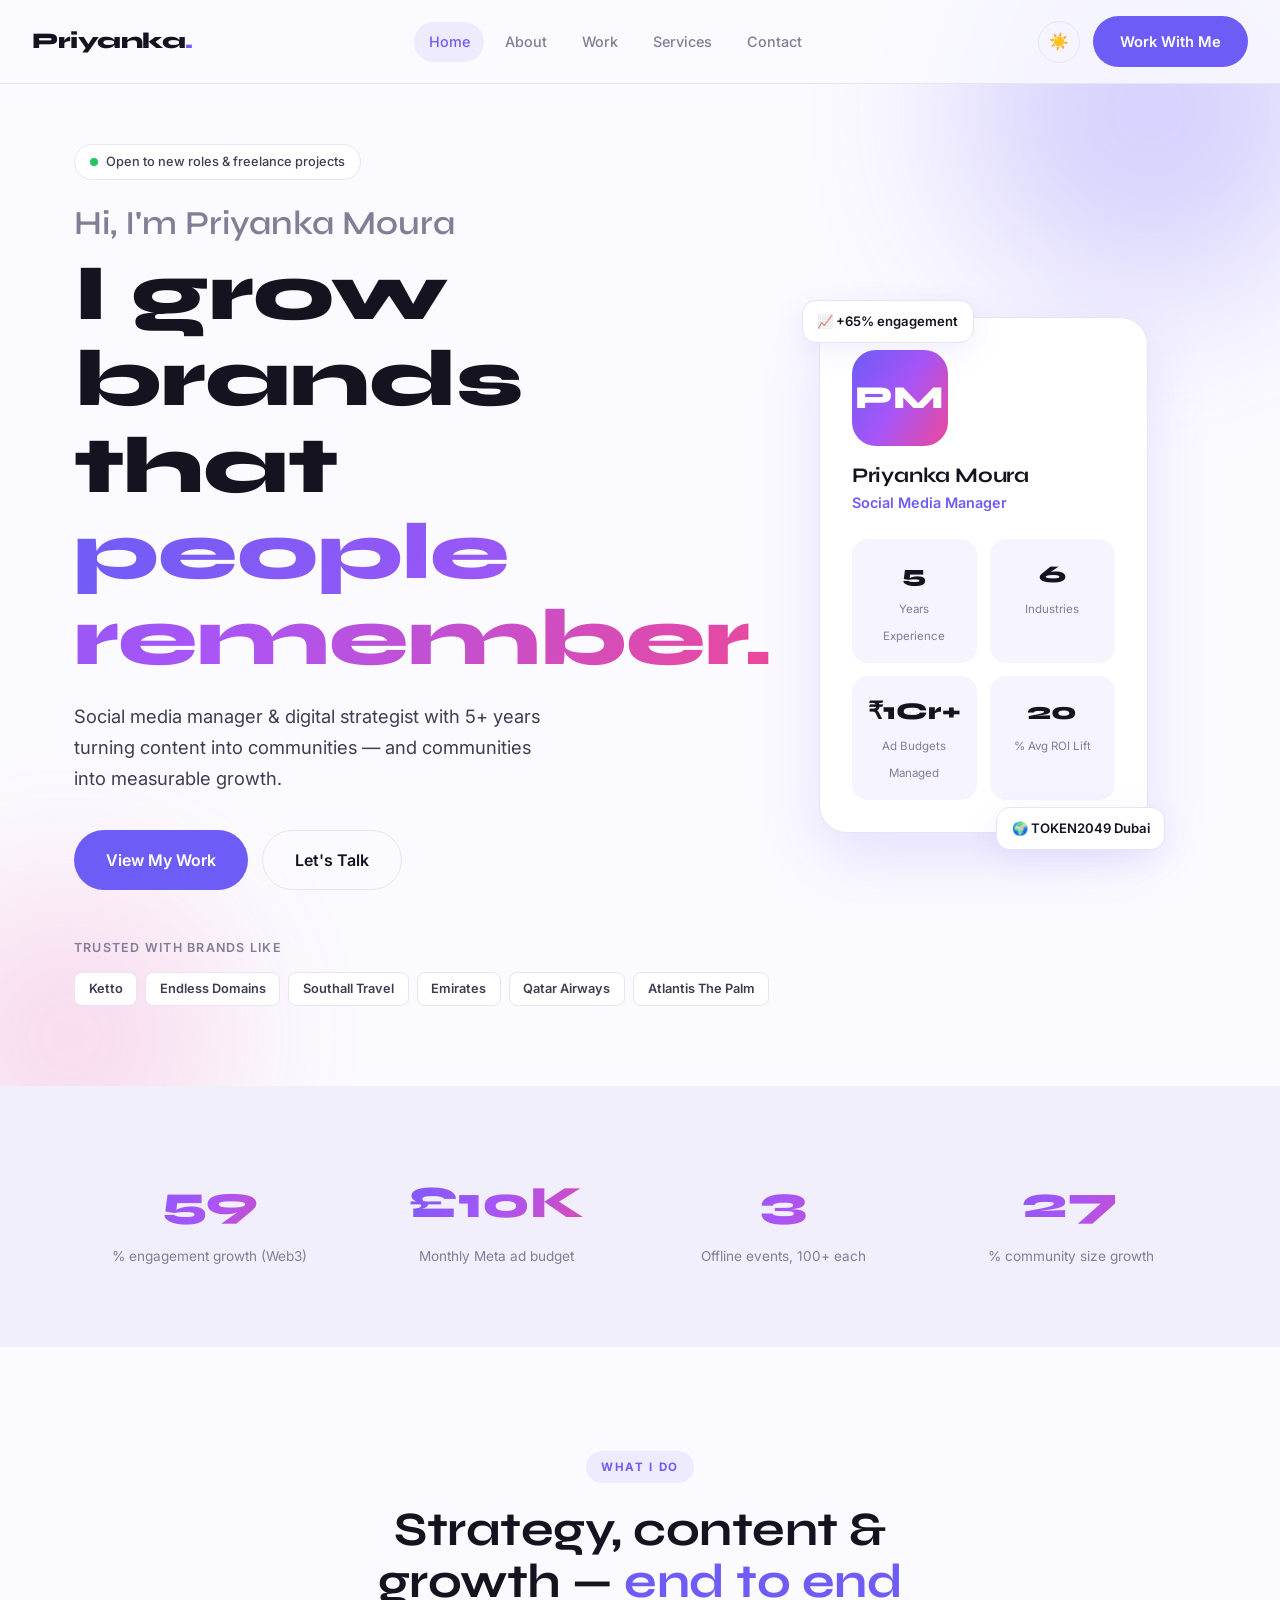
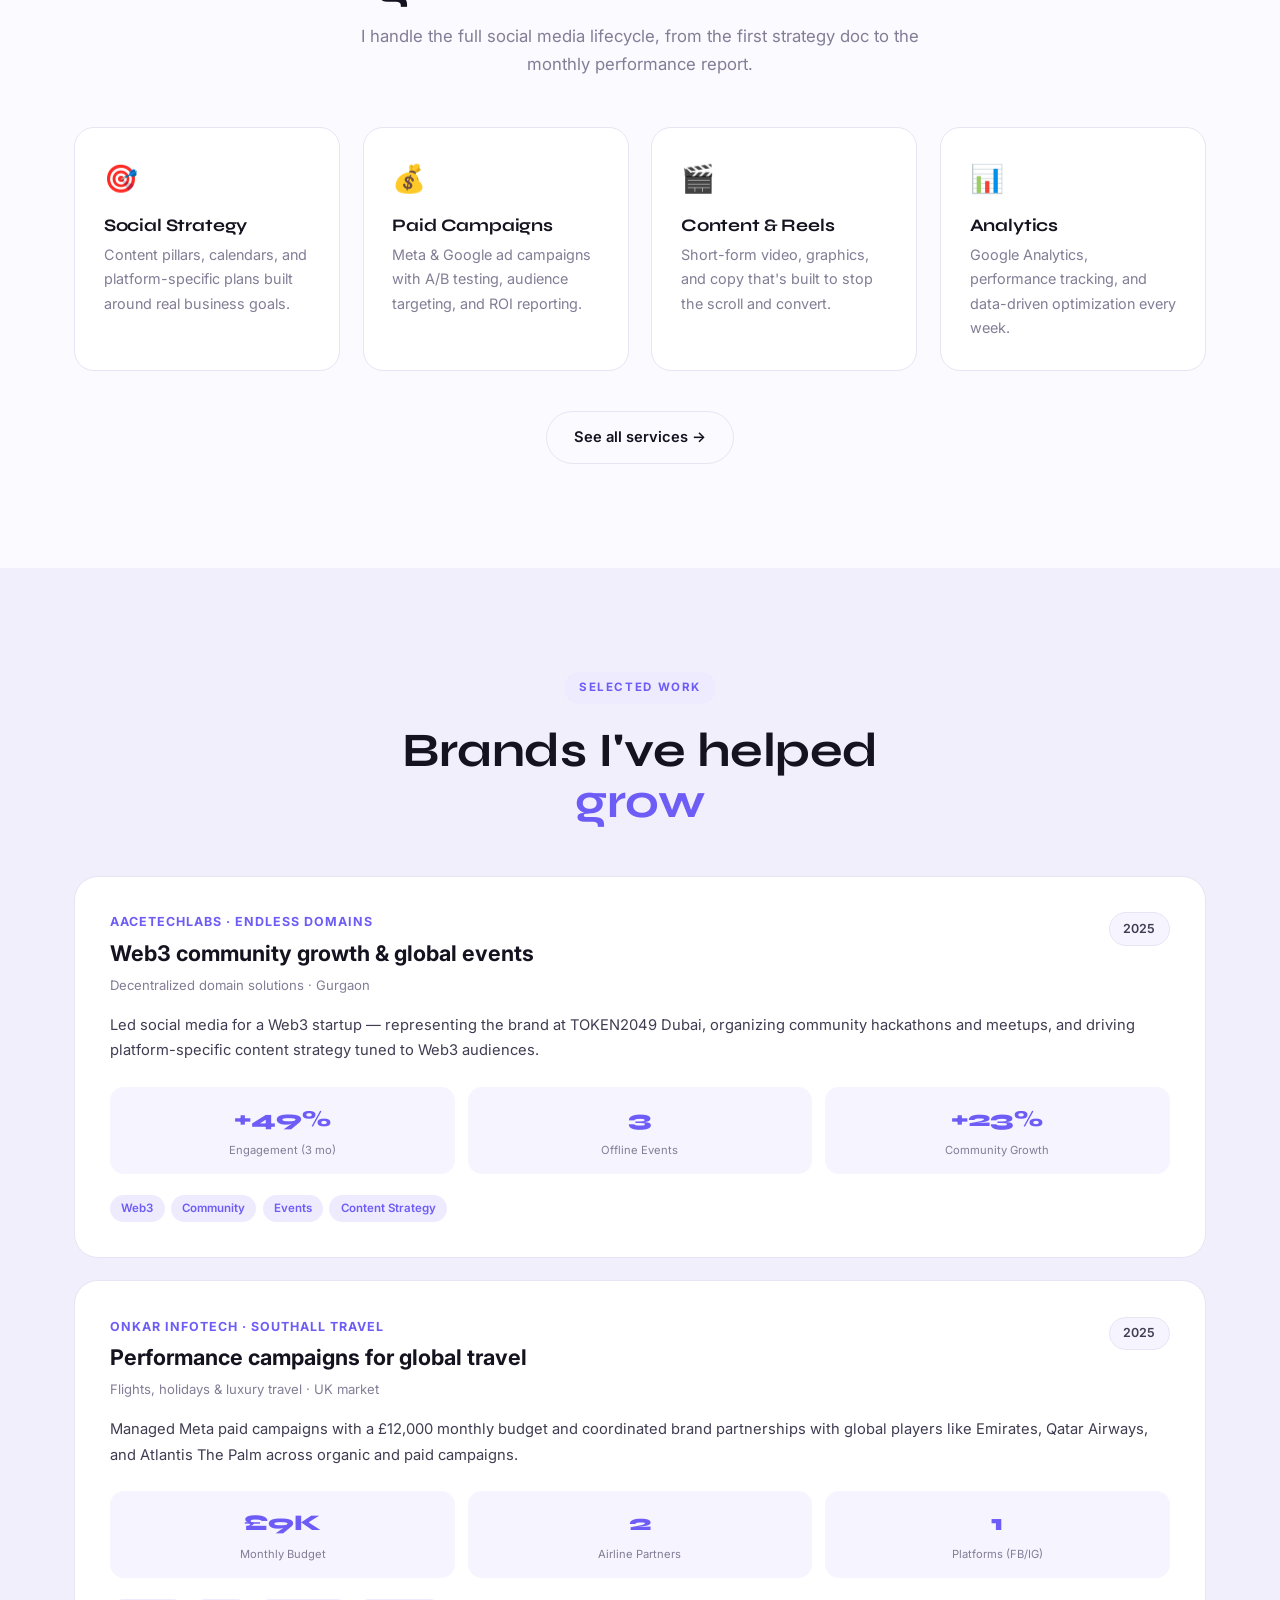
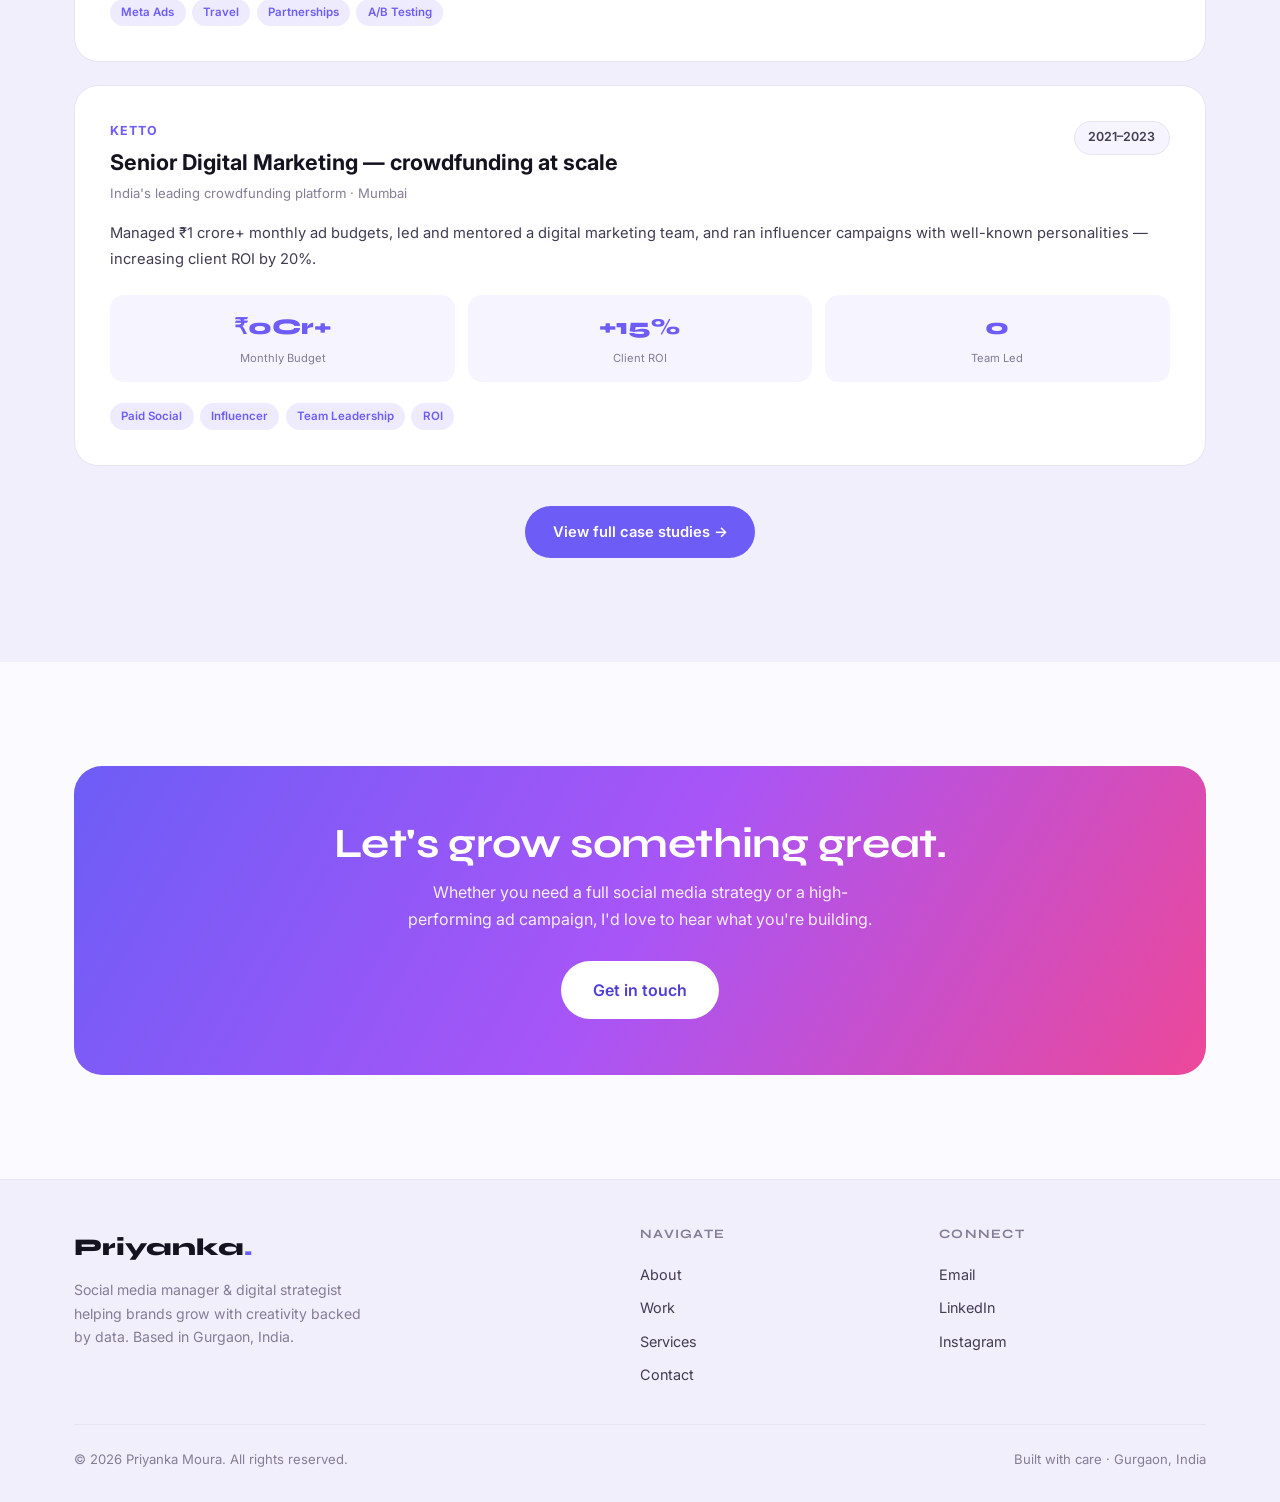
==== commit 674714c6: "Add files via upload" ====
--- a/index.html
+++ b/index.html
@@ -7,7 +7,7 @@
 <meta name="description" content="Priyanka Moura is a social media manager and digital marketing strategist based in Gurgaon, India. 5+ years growing brands across Web3, travel, crowdfunding, and lifestyle."/>
 <link rel="preconnect" href="https://fonts.googleapis.com"><link rel="preconnect" href="https://fonts.gstatic.com" crossorigin>
 <link href="https://fonts.googleapis.com/css2?family=Syne:wght@600;700;800&family=Inter:wght@300;400;500;600;700&display=swap" rel="stylesheet">
-<link rel="stylesheet" href="css/style.css"/>
+<link rel="stylesheet" href="style.css"/>
 </head>
 <body>
 
@@ -220,6 +220,6 @@
   </div>
 </footer>
 
-<script src="js/main.js"></script>
+<script src="main.js"></script>
 </body>
 </html>
--- a/style.css
+++ b/style.css
@@ -0,0 +1,427 @@
+/* =========================================================
+   PRIYANKA MOURA — PORTFOLIO DESIGN SYSTEM
+   Multi-page · Dark/Light · Premium
+   ========================================================= */
+
+/* ---------- TOKENS ---------- */
+:root {
+  /* Brand */
+  --accent: #6D5DF6;
+  --accent-2: #A855F7;
+  --accent-3: #EC4899;
+  --accent-soft: #EEEBFF;
+  --accent-dark: #4F3FD4;
+  --gradient: linear-gradient(120deg, #6D5DF6 0%, #A855F7 50%, #EC4899 100%);
+
+  /* Light theme */
+  --bg: #FBFAFF;
+  --bg-2: #F2EFFC;
+  --surface: #FFFFFF;
+  --surface-2: #F6F4FE;
+  --border: #E8E4F3;
+  --text: #15131F;
+  --text-2: #413C52;
+  --text-3: #837D96;
+  --nav-bg: rgba(251,250,255,0.82);
+  --shadow-sm: 0 2px 12px rgba(109,93,246,0.06);
+  --shadow: 0 8px 30px rgba(109,93,246,0.10);
+  --shadow-lg: 0 24px 60px rgba(109,93,246,0.16);
+}
+
+[data-theme="dark"] {
+  --bg: #0A0912;
+  --bg-2: #110F1D;
+  --surface: #15131F;
+  --surface-2: #1D1A2E;
+  --border: #2A2640;
+  --text: #F6F4FF;
+  --text-2: #CDC6E6;
+  --text-3: #847CA8;
+  --accent-soft: rgba(109,93,246,0.16);
+  --nav-bg: rgba(10,9,18,0.85);
+  --shadow-sm: 0 2px 12px rgba(0,0,0,0.3);
+  --shadow: 0 8px 30px rgba(0,0,0,0.4);
+  --shadow-lg: 0 24px 60px rgba(109,93,246,0.25);
+}
+
+/* ---------- RESET ---------- */
+*, *::before, *::after { box-sizing: border-box; margin: 0; padding: 0; }
+html { scroll-behavior: smooth; -webkit-text-size-adjust: 100%; }
+body {
+  font-family: 'Inter', system-ui, sans-serif;
+  background: var(--bg);
+  color: var(--text);
+  line-height: 1.65;
+  overflow-x: hidden;
+  transition: background 0.4s ease, color 0.4s ease;
+}
+h1,h2,h3,h4 { font-family: 'Syne', sans-serif; line-height: 1.08; letter-spacing: -0.01em; }
+a { color: inherit; text-decoration: none; }
+ul { list-style: none; }
+img { max-width: 100%; display: block; }
+.accent { color: var(--accent); }
+.gradient-text {
+  background: var(--gradient);
+  -webkit-background-clip: text;
+  background-clip: text;
+  -webkit-text-fill-color: transparent;
+}
+
+/* ---------- LAYOUT ---------- */
+.container { max-width: 1180px; margin: 0 auto; padding: 0 1.5rem; }
+.section { padding: 6.5rem 0; }
+.section-sm { padding: 4rem 0; }
+
+.eyebrow {
+  display: inline-flex;
+  align-items: center;
+  gap: 0.45rem;
+  font-size: 0.72rem;
+  font-weight: 700;
+  letter-spacing: 0.14em;
+  text-transform: uppercase;
+  color: var(--accent);
+  background: var(--accent-soft);
+  padding: 0.4rem 0.95rem;
+  border-radius: 100px;
+  margin-bottom: 1.3rem;
+}
+
+.section-title {
+  font-size: clamp(2rem, 4.5vw, 3rem);
+  font-weight: 700;
+  margin-bottom: 1rem;
+}
+.section-intro {
+  color: var(--text-3);
+  font-size: 1.05rem;
+  max-width: 560px;
+  margin-bottom: 3rem;
+}
+
+/* ---------- BUTTONS ---------- */
+.btn {
+  display: inline-flex;
+  align-items: center;
+  gap: 0.5rem;
+  font-weight: 600;
+  font-size: 0.92rem;
+  padding: 0.85rem 1.7rem;
+  border-radius: 100px;
+  border: none;
+  cursor: pointer;
+  transition: all 0.25s ease;
+  font-family: 'Inter', sans-serif;
+}
+.btn-primary { background: var(--accent); color: #fff; }
+.btn-primary:hover { background: var(--accent-dark); transform: translateY(-2px); box-shadow: 0 10px 28px rgba(109,93,246,0.4); }
+.btn-ghost { background: transparent; color: var(--text); border: 1.5px solid var(--border); }
+.btn-ghost:hover { border-color: var(--accent); color: var(--accent); transform: translateY(-2px); }
+.btn-full { width: 100%; justify-content: center; }
+.btn-lg { padding: 1rem 2rem; font-size: 1rem; }
+
+/* ---------- NAV ---------- */
+.nav {
+  position: fixed; inset: 0 0 auto 0; z-index: 100;
+  display: flex; align-items: center; justify-content: space-between;
+  padding: 1rem 2rem;
+  background: var(--nav-bg);
+  backdrop-filter: blur(18px); -webkit-backdrop-filter: blur(18px);
+  border-bottom: 1px solid var(--border);
+  transition: background 0.4s ease, box-shadow 0.3s ease;
+}
+.nav-logo { font-family: 'Syne', sans-serif; font-size: 1.4rem; font-weight: 800; letter-spacing: -0.02em; }
+.nav-logo .dot { color: var(--accent); }
+.nav-links { display: flex; gap: 0.4rem; }
+.nav-links a {
+  font-size: 0.9rem; font-weight: 500; color: var(--text-3);
+  padding: 0.5rem 0.9rem; border-radius: 100px;
+  transition: all 0.2s;
+}
+.nav-links a:hover { color: var(--text); background: var(--surface-2); }
+.nav-links a.active { color: var(--accent); background: var(--accent-soft); }
+.nav-right { display: flex; align-items: center; gap: 0.8rem; }
+
+.theme-toggle {
+  width: 42px; height: 42px; border-radius: 50%;
+  background: var(--surface-2); border: 1px solid var(--border);
+  cursor: pointer; display: grid; place-items: center;
+  font-size: 1rem; transition: all 0.25s;
+}
+.theme-toggle:hover { border-color: var(--accent); transform: rotate(15deg); }
+.theme-toggle .moon { display: none; }
+[data-theme="dark"] .theme-toggle .sun { display: none; }
+[data-theme="dark"] .theme-toggle .moon { display: block; }
+
+.hamburger { display: none; flex-direction: column; gap: 5px; background: none; border: none; cursor: pointer; padding: 6px; }
+.hamburger span { width: 22px; height: 2px; background: var(--text); border-radius: 2px; transition: 0.3s; }
+.hamburger.active span:nth-child(1) { transform: translateY(7px) rotate(45deg); }
+.hamburger.active span:nth-child(2) { opacity: 0; }
+.hamburger.active span:nth-child(3) { transform: translateY(-7px) rotate(-45deg); }
+
+.mobile-menu {
+  position: fixed; inset: 64px 0 auto 0; z-index: 99;
+  background: var(--surface); border-bottom: 1px solid var(--border);
+  display: flex; flex-direction: column; gap: 0.25rem; padding: 1.5rem;
+  transform: translateY(-12px); opacity: 0; pointer-events: none;
+  transition: all 0.3s ease;
+}
+.mobile-menu.open { transform: translateY(0); opacity: 1; pointer-events: all; }
+.mobile-menu a { padding: 0.85rem 1rem; border-radius: 12px; font-weight: 600; color: var(--text-2); }
+.mobile-menu a:hover, .mobile-menu a.active { background: var(--accent-soft); color: var(--accent); }
+
+/* ---------- HERO (home) ---------- */
+.hero { position: relative; padding: 9rem 0 5rem; overflow: hidden; }
+.hero-orb {
+  position: absolute; border-radius: 50%; filter: blur(80px); opacity: 0.5;
+  pointer-events: none; z-index: 0;
+}
+.orb-1 { width: 380px; height: 380px; background: var(--accent); top: -80px; right: -60px; opacity: 0.25; }
+.orb-2 { width: 300px; height: 300px; background: var(--accent-3); bottom: -100px; left: -80px; opacity: 0.18; }
+
+.hero-grid {
+  position: relative; z-index: 1;
+  display: grid; grid-template-columns: 1.15fr 0.85fr; gap: 3rem; align-items: center;
+}
+.hero-status {
+  display: inline-flex; align-items: center; gap: 0.5rem;
+  background: var(--surface); border: 1px solid var(--border);
+  padding: 0.4rem 0.95rem; border-radius: 100px;
+  font-size: 0.8rem; font-weight: 500; color: var(--text-2); margin-bottom: 1.6rem;
+}
+.dot-live { width: 8px; height: 8px; border-radius: 50%; background: #22C55E; animation: pulse 2s infinite; }
+@keyframes pulse { 0%,100% { box-shadow: 0 0 0 0 rgba(34,197,94,.45);} 50% { box-shadow: 0 0 0 6px rgba(34,197,94,0);} }
+
+.hero h1 { font-size: clamp(2.8rem, 6.5vw, 5rem); font-weight: 800; margin-bottom: 1.2rem; }
+.hero h1 .sub-name { color: var(--text-3); display: block; font-size: 0.42em; font-weight: 600; letter-spacing: 0; margin-bottom: 0.5rem; }
+.hero-tagline { font-size: 1.15rem; color: var(--text-2); max-width: 480px; margin-bottom: 2.2rem; line-height: 1.7; }
+.hero-ctas { display: flex; gap: 0.9rem; flex-wrap: wrap; margin-bottom: 3rem; }
+.hero-brands { font-size: 0.78rem; color: var(--text-3); text-transform: uppercase; letter-spacing: 0.1em; font-weight: 600; margin-bottom: 0.8rem; }
+.brand-row { display: flex; flex-wrap: wrap; gap: 0.5rem; }
+.brand-chip {
+  font-size: 0.8rem; font-weight: 600; color: var(--text-2);
+  background: var(--surface); border: 1px solid var(--border);
+  padding: 0.35rem 0.85rem; border-radius: 8px;
+}
+
+/* Hero visual — profile card */
+.hero-card {
+  position: relative; background: var(--surface); border: 1px solid var(--border);
+  border-radius: 28px; padding: 2rem; box-shadow: var(--shadow-lg);
+}
+.hero-avatar {
+  width: 96px; height: 96px; border-radius: 24px; margin-bottom: 1.2rem;
+  background: var(--gradient); display: grid; place-items: center;
+  font-family: 'Syne'; font-size: 2rem; font-weight: 800; color: #fff;
+}
+.hero-card h3 { font-size: 1.3rem; margin-bottom: 0.2rem; }
+.hero-card .role { color: var(--accent); font-weight: 600; font-size: 0.9rem; margin-bottom: 1.5rem; }
+.hero-metrics { display: grid; grid-template-columns: 1fr 1fr; gap: 0.8rem; }
+.metric {
+  background: var(--surface-2); border-radius: 16px; padding: 1rem; text-align: center;
+}
+.metric .num { font-family: 'Syne'; font-size: 1.5rem; font-weight: 800; color: var(--text); display: block; }
+.metric .lbl { font-size: 0.72rem; color: var(--text-3); margin-top: 0.15rem; }
+.hero-float {
+  position: absolute; background: var(--surface); border: 1px solid var(--border);
+  border-radius: 14px; padding: 0.6rem 0.9rem; box-shadow: var(--shadow);
+  display: flex; align-items: center; gap: 0.5rem; font-size: 0.82rem; font-weight: 600;
+}
+.float-tl { top: -18px; left: -18px; animation: bob 4s ease-in-out infinite; }
+.float-br { bottom: -18px; right: -18px; animation: bob 4.6s ease-in-out infinite 0.4s; }
+@keyframes bob { 0%,100%{transform:translateY(0)} 50%{transform:translateY(-9px)} }
+
+/* ---------- STAT STRIP ---------- */
+.stat-strip { background: var(--bg-2); }
+.stat-strip .container { display: grid; grid-template-columns: repeat(4,1fr); gap: 1rem; }
+.stat-block { text-align: center; padding: 1rem; }
+.stat-block .big { font-family: 'Syne'; font-size: clamp(2rem,4vw,2.8rem); font-weight: 800; }
+.stat-block .cap { font-size: 0.85rem; color: var(--text-3); margin-top: 0.3rem; }
+
+/* ---------- CARDS GRID GENERIC ---------- */
+.cards { display: grid; gap: 1.4rem; }
+.cards.cols-2 { grid-template-columns: repeat(2,1fr); }
+.cards.cols-3 { grid-template-columns: repeat(3,1fr); }
+.cards.cols-4 { grid-template-columns: repeat(4,1fr); }
+
+.card {
+  background: var(--surface); border: 1px solid var(--border);
+  border-radius: 20px; padding: 1.8rem; transition: all 0.3s ease;
+}
+.card:hover { border-color: var(--accent); box-shadow: var(--shadow-lg); transform: translateY(-5px); }
+.card .icon { font-size: 1.7rem; margin-bottom: 0.9rem; }
+.card h3 { font-size: 1.1rem; margin-bottom: 0.5rem; }
+.card p { font-size: 0.9rem; color: var(--text-3); line-height: 1.7; }
+
+/* ---------- WORK / CASE STUDIES ---------- */
+.work-list { display: flex; flex-direction: column; gap: 1.4rem; }
+.work-item {
+  background: var(--surface); border: 1px solid var(--border); border-radius: 24px;
+  padding: 2.2rem; transition: all 0.3s ease; position: relative; overflow: hidden;
+}
+.work-item::before {
+  content: ''; position: absolute; left: 0; top: 0; bottom: 0; width: 4px;
+  background: var(--gradient); opacity: 0; transition: opacity 0.3s;
+}
+.work-item:hover { box-shadow: var(--shadow-lg); transform: translateX(4px); }
+.work-item:hover::before { opacity: 1; }
+.work-top { display: flex; justify-content: space-between; align-items: flex-start; gap: 1rem; flex-wrap: wrap; margin-bottom: 1rem; }
+.work-company { font-size: 0.78rem; font-weight: 700; color: var(--accent); text-transform: uppercase; letter-spacing: 0.08em; }
+.work-role { font-size: 1.35rem; font-weight: 700; margin: 0.2rem 0; }
+.work-meta { font-size: 0.82rem; color: var(--text-3); }
+.work-period {
+  font-size: 0.78rem; font-weight: 600; color: var(--text-2);
+  background: var(--surface-2); border: 1px solid var(--border);
+  padding: 0.35rem 0.85rem; border-radius: 100px; white-space: nowrap;
+}
+.work-desc { font-size: 0.92rem; color: var(--text-2); line-height: 1.75; margin-bottom: 1.4rem; }
+.work-metrics { display: flex; gap: 0.8rem; flex-wrap: wrap; margin-bottom: 1.3rem; }
+.wm {
+  flex: 1; min-width: 120px; background: var(--surface-2); border-radius: 14px;
+  padding: 0.9rem 1rem; text-align: center;
+}
+.wm .v { font-family: 'Syne'; font-size: 1.4rem; font-weight: 800; color: var(--accent); }
+.wm .l { font-size: 0.7rem; color: var(--text-3); margin-top: 0.2rem; }
+.work-tags { display: flex; gap: 0.4rem; flex-wrap: wrap; }
+.work-tags span { font-size: 0.72rem; font-weight: 600; color: var(--accent); background: var(--accent-soft); padding: 0.25rem 0.7rem; border-radius: 100px; }
+
+/* image placeholder slot for later */
+.media-slot {
+  border: 2px dashed var(--border); border-radius: 16px; padding: 2rem;
+  text-align: center; color: var(--text-3); font-size: 0.85rem; margin-top: 1.3rem;
+  background: var(--surface-2);
+}
+.media-slot strong { color: var(--text-2); display: block; margin-bottom: 0.2rem; font-family: 'Syne'; }
+
+/* ---------- SERVICES ---------- */
+.service {
+  background: var(--surface); border: 1px solid var(--border); border-radius: 22px;
+  padding: 2rem; position: relative; transition: all 0.3s ease;
+}
+.service:hover { border-color: var(--accent); box-shadow: var(--shadow-lg); transform: translateY(-6px); }
+.service.featured { background: linear-gradient(160deg, var(--accent-soft), var(--surface)); border-color: var(--accent); }
+.service .num { font-family: 'Syne'; font-size: 0.8rem; font-weight: 800; color: var(--accent); opacity: 0.55; }
+.service .icon { font-size: 2rem; margin: 0.6rem 0 0.8rem; }
+.service h3 { font-size: 1.2rem; margin-bottom: 0.6rem; }
+.service p { font-size: 0.88rem; color: var(--text-3); line-height: 1.7; margin-bottom: 1.2rem; }
+.service ul li { font-size: 0.85rem; color: var(--text-2); padding: 0.4rem 0; border-top: 1px solid var(--border); display: flex; gap: 0.5rem; }
+.service ul li:first-child { border-top: none; }
+.service ul li::before { content: '→'; color: var(--accent); font-weight: 700; }
+.badge {
+  position: absolute; top: -12px; right: 1.5rem; background: var(--accent); color: #fff;
+  font-size: 0.7rem; font-weight: 700; padding: 0.3rem 0.9rem; border-radius: 100px;
+}
+
+/* ---------- SKILLS ---------- */
+.skill-cloud { display: flex; flex-wrap: wrap; gap: 0.6rem; }
+.skill-pill {
+  font-size: 0.88rem; font-weight: 500; color: var(--text-2);
+  background: var(--surface); border: 1px solid var(--border);
+  padding: 0.5rem 1.1rem; border-radius: 100px; transition: all 0.2s;
+}
+.skill-pill:hover { border-color: var(--accent); color: var(--accent); background: var(--accent-soft); transform: translateY(-2px); }
+
+/* ---------- TIMELINE (about) ---------- */
+.timeline { position: relative; padding-left: 2rem; }
+.timeline::before { content: ''; position: absolute; left: 6px; top: 6px; bottom: 6px; width: 2px; background: var(--border); }
+.tl-item { position: relative; padding-bottom: 2.2rem; }
+.tl-item::before {
+  content: ''; position: absolute; left: -2rem; top: 4px; width: 14px; height: 14px;
+  border-radius: 50%; background: var(--accent); border: 3px solid var(--bg);
+  margin-left: 0; transform: translateX(-1px);
+}
+.tl-period { font-size: 0.78rem; font-weight: 600; color: var(--accent); }
+.tl-role { font-size: 1.1rem; font-weight: 700; margin: 0.15rem 0; }
+.tl-company { font-size: 0.9rem; color: var(--text-3); }
+
+/* ---------- TESTIMONIALS ---------- */
+.tcard { background: var(--surface); border: 1px solid var(--border); border-radius: 20px; padding: 1.8rem; transition: all 0.3s; }
+.tcard:hover { box-shadow: var(--shadow); }
+.tcard.feat { background: linear-gradient(160deg, var(--accent-soft), var(--surface)); border-color: var(--accent); }
+.tcard .stars { color: #F5A623; letter-spacing: 2px; margin-bottom: 0.9rem; }
+.tcard p { font-size: 0.92rem; color: var(--text-2); font-style: italic; line-height: 1.7; margin-bottom: 1.3rem; }
+.tauthor { display: flex; align-items: center; gap: 0.7rem; }
+.tavatar { width: 42px; height: 42px; border-radius: 50%; background: var(--accent); color: #fff; display: grid; place-items: center; font-weight: 700; font-size: 0.8rem; }
+.tauthor .name { font-weight: 700; font-size: 0.9rem; }
+.tauthor .meta { font-size: 0.78rem; color: var(--text-3); }
+
+/* ---------- CONTACT ---------- */
+.contact-grid { display: grid; grid-template-columns: 0.9fr 1.1fr; gap: 3.5rem; align-items: start; }
+.contact-links { display: flex; flex-direction: column; gap: 0.9rem; margin-top: 1.8rem; }
+.clink { display: flex; align-items: center; gap: 0.8rem; padding: 1rem 1.2rem; background: var(--surface); border: 1px solid var(--border); border-radius: 14px; transition: all 0.25s; }
+.clink:hover { border-color: var(--accent); transform: translateX(4px); }
+.clink .ci { width: 38px; height: 38px; border-radius: 10px; background: var(--accent-soft); display: grid; place-items: center; font-size: 1.1rem; }
+.clink .ct { font-size: 0.72rem; color: var(--text-3); }
+.clink .cv { font-size: 0.9rem; font-weight: 600; }
+
+.form { background: var(--surface); border: 1px solid var(--border); border-radius: 24px; padding: 2.2rem; display: flex; flex-direction: column; gap: 1.2rem; }
+.fg { display: flex; flex-direction: column; gap: 0.4rem; }
+.fg label { font-size: 0.82rem; font-weight: 600; color: var(--text-2); }
+.fg input, .fg select, .fg textarea {
+  background: var(--surface-2); border: 1px solid var(--border); border-radius: 12px;
+  padding: 0.85rem 1rem; font-size: 0.92rem; color: var(--text);
+  font-family: 'Inter'; outline: none; transition: all 0.2s;
+}
+.fg input:focus, .fg select:focus, .fg textarea:focus { border-color: var(--accent); box-shadow: 0 0 0 3px rgba(109,93,246,0.12); }
+.fg textarea { resize: vertical; min-height: 110px; }
+
+/* ---------- CTA BANNER ---------- */
+.cta-banner {
+  background: var(--gradient); border-radius: 28px; padding: 3.5rem; text-align: center;
+  position: relative; overflow: hidden;
+}
+.cta-banner h2 { color: #fff; font-size: clamp(1.8rem,4vw,2.6rem); margin-bottom: 0.8rem; }
+.cta-banner p { color: rgba(255,255,255,0.9); max-width: 480px; margin: 0 auto 1.8rem; }
+.cta-banner .btn-primary { background: #fff; color: var(--accent-dark); }
+.cta-banner .btn-primary:hover { background: #f0f0f0; }
+
+/* ---------- PAGE HEADER (sub pages) ---------- */
+.page-head { padding: 8rem 0 3rem; text-align: center; position: relative; overflow: hidden; }
+.page-head h1 { font-size: clamp(2.4rem,5vw,3.6rem); font-weight: 800; margin-bottom: 0.8rem; }
+.page-head p { color: var(--text-3); font-size: 1.05rem; max-width: 540px; margin: 0 auto; }
+
+/* ---------- FOOTER ---------- */
+.footer { background: var(--bg-2); border-top: 1px solid var(--border); padding: 3rem 0 2rem; }
+.footer-grid { display: grid; grid-template-columns: 2fr 1fr 1fr; gap: 2rem; margin-bottom: 2rem; }
+.footer-logo { font-family: 'Syne'; font-size: 1.5rem; font-weight: 800; margin-bottom: 0.6rem; }
+.footer-about { font-size: 0.88rem; color: var(--text-3); max-width: 300px; line-height: 1.7; }
+.footer h4 { font-size: 0.8rem; text-transform: uppercase; letter-spacing: 0.1em; color: var(--text-3); margin-bottom: 1rem; }
+.footer-col a { display: block; font-size: 0.9rem; color: var(--text-2); padding: 0.3rem 0; transition: color 0.2s; }
+.footer-col a:hover { color: var(--accent); }
+.footer-bottom { border-top: 1px solid var(--border); padding-top: 1.5rem; display: flex; justify-content: space-between; flex-wrap: wrap; gap: 1rem; }
+.footer-bottom p { font-size: 0.82rem; color: var(--text-3); }
+
+/* ---------- SCROLL REVEAL ---------- */
+.reveal { opacity: 0; transform: translateY(28px); transition: opacity 0.7s ease, transform 0.7s ease; }
+.reveal.in { opacity: 1; transform: none; }
+
+/* ---------- SCROLLBAR ---------- */
+::-webkit-scrollbar { width: 8px; }
+::-webkit-scrollbar-track { background: var(--bg-2); }
+::-webkit-scrollbar-thumb { background: var(--accent); border-radius: 100px; }
+
+/* ---------- RESPONSIVE ---------- */
+@media (max-width: 920px) {
+  .hero-grid { grid-template-columns: 1fr; }
+  .hero-card { max-width: 380px; }
+  .contact-grid { grid-template-columns: 1fr; gap: 2rem; }
+  .cards.cols-3, .cards.cols-4 { grid-template-columns: repeat(2,1fr); }
+  .footer-grid { grid-template-columns: 1fr 1fr; }
+  .nav-links { display: none; }
+  .hamburger { display: flex; }
+  .nav-right .btn { display: none; }
+}
+@media (max-width: 600px) {
+  .section { padding: 4.5rem 0; }
+  .stat-strip .container { grid-template-columns: 1fr 1fr; }
+  .cards.cols-2, .cards.cols-3, .cards.cols-4 { grid-template-columns: 1fr; }
+  .work-metrics { flex-direction: column; }
+  .footer-grid { grid-template-columns: 1fr; }
+  .cta-banner { padding: 2.2rem 1.5rem; }
+  .work-item, .form { padding: 1.5rem; }
+}
+
+@media (prefers-reduced-motion: reduce) {
+  *, *::before, *::after { animation: none !important; transition: none !important; }
+  .reveal { opacity: 1; transform: none; }
+}
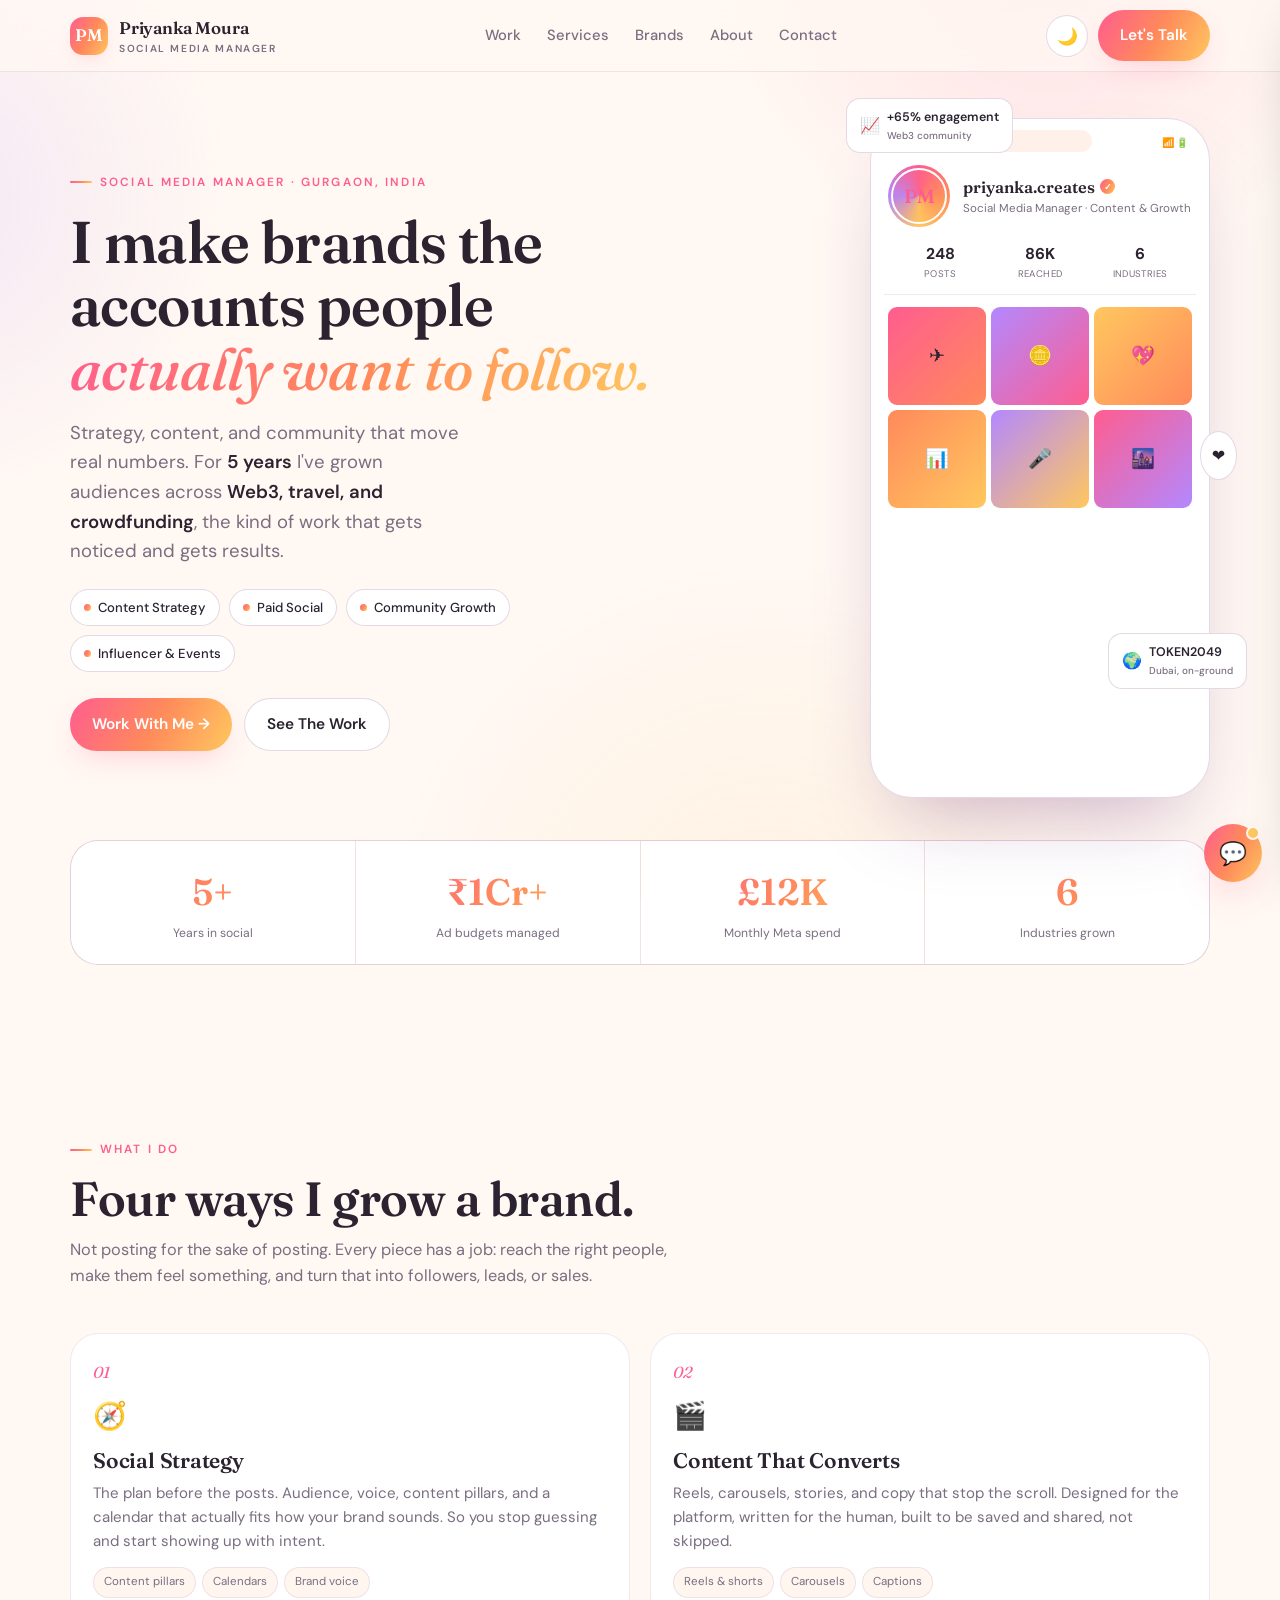
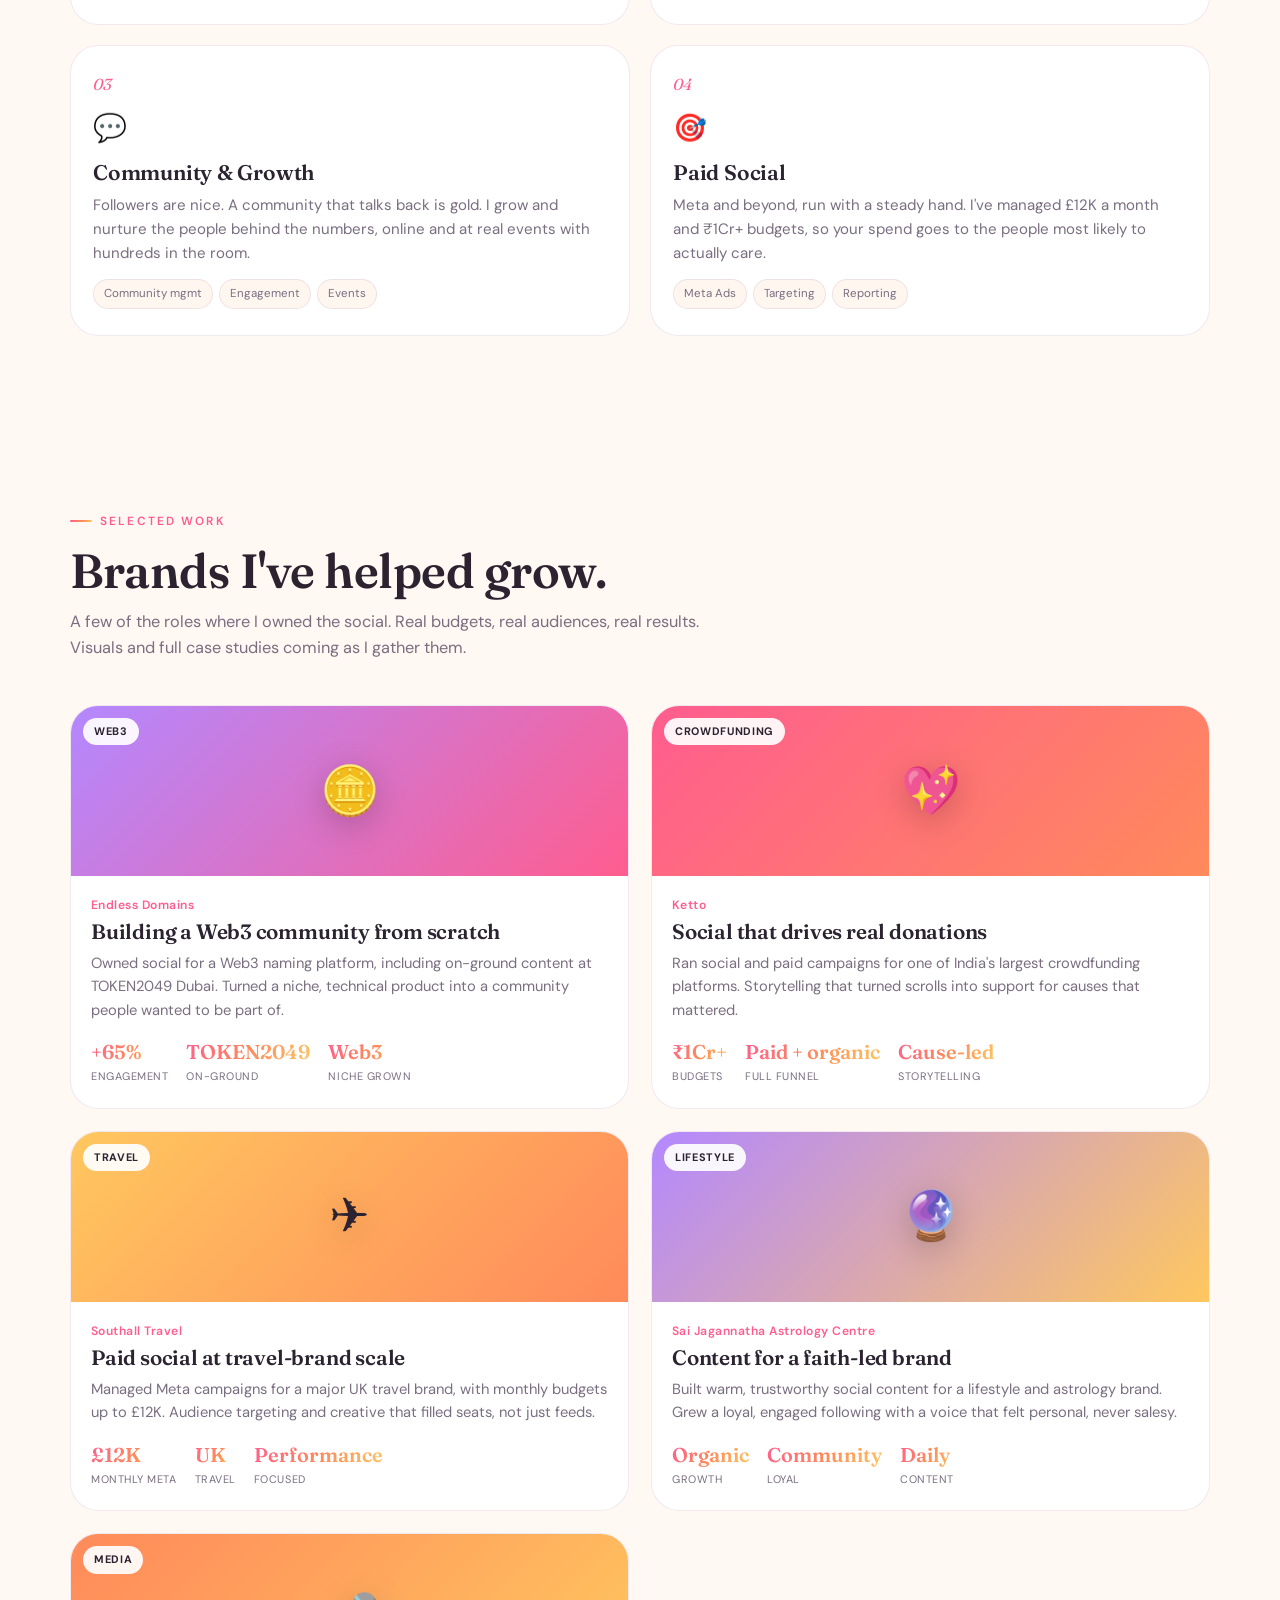
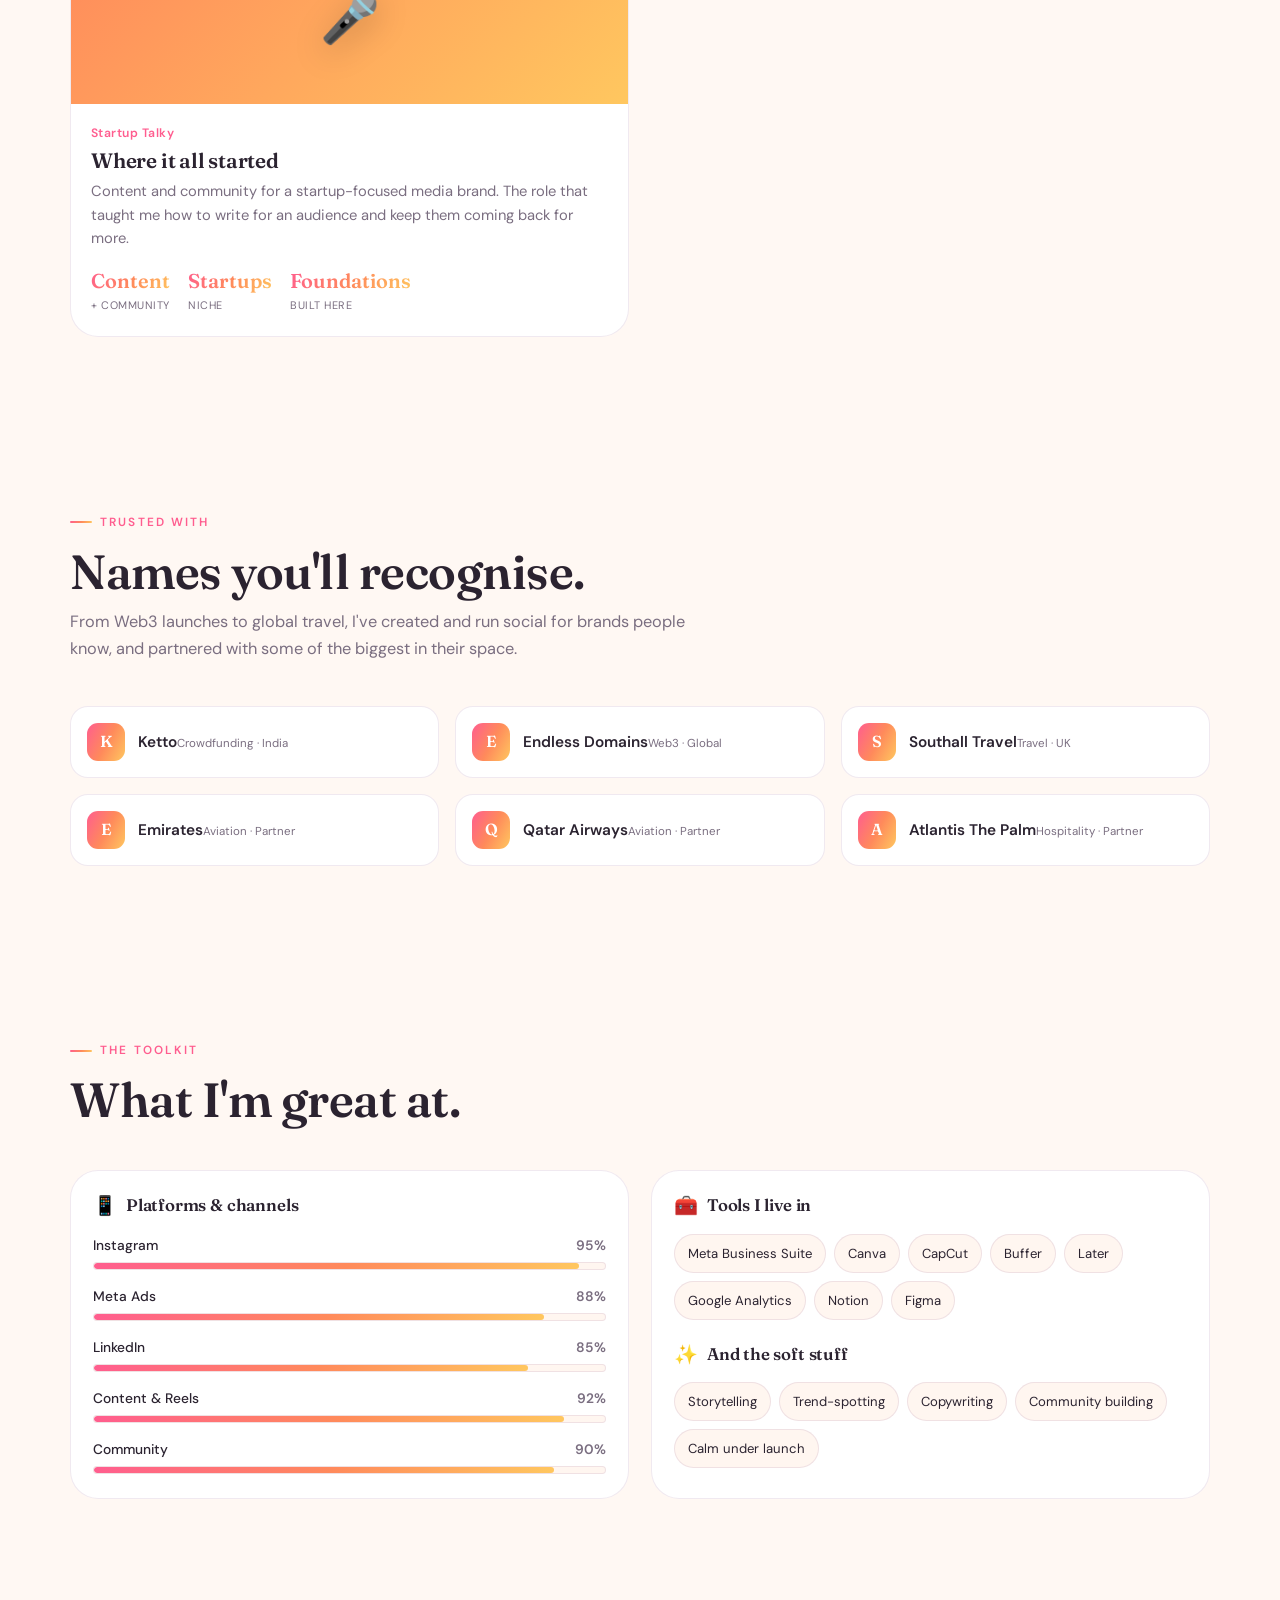
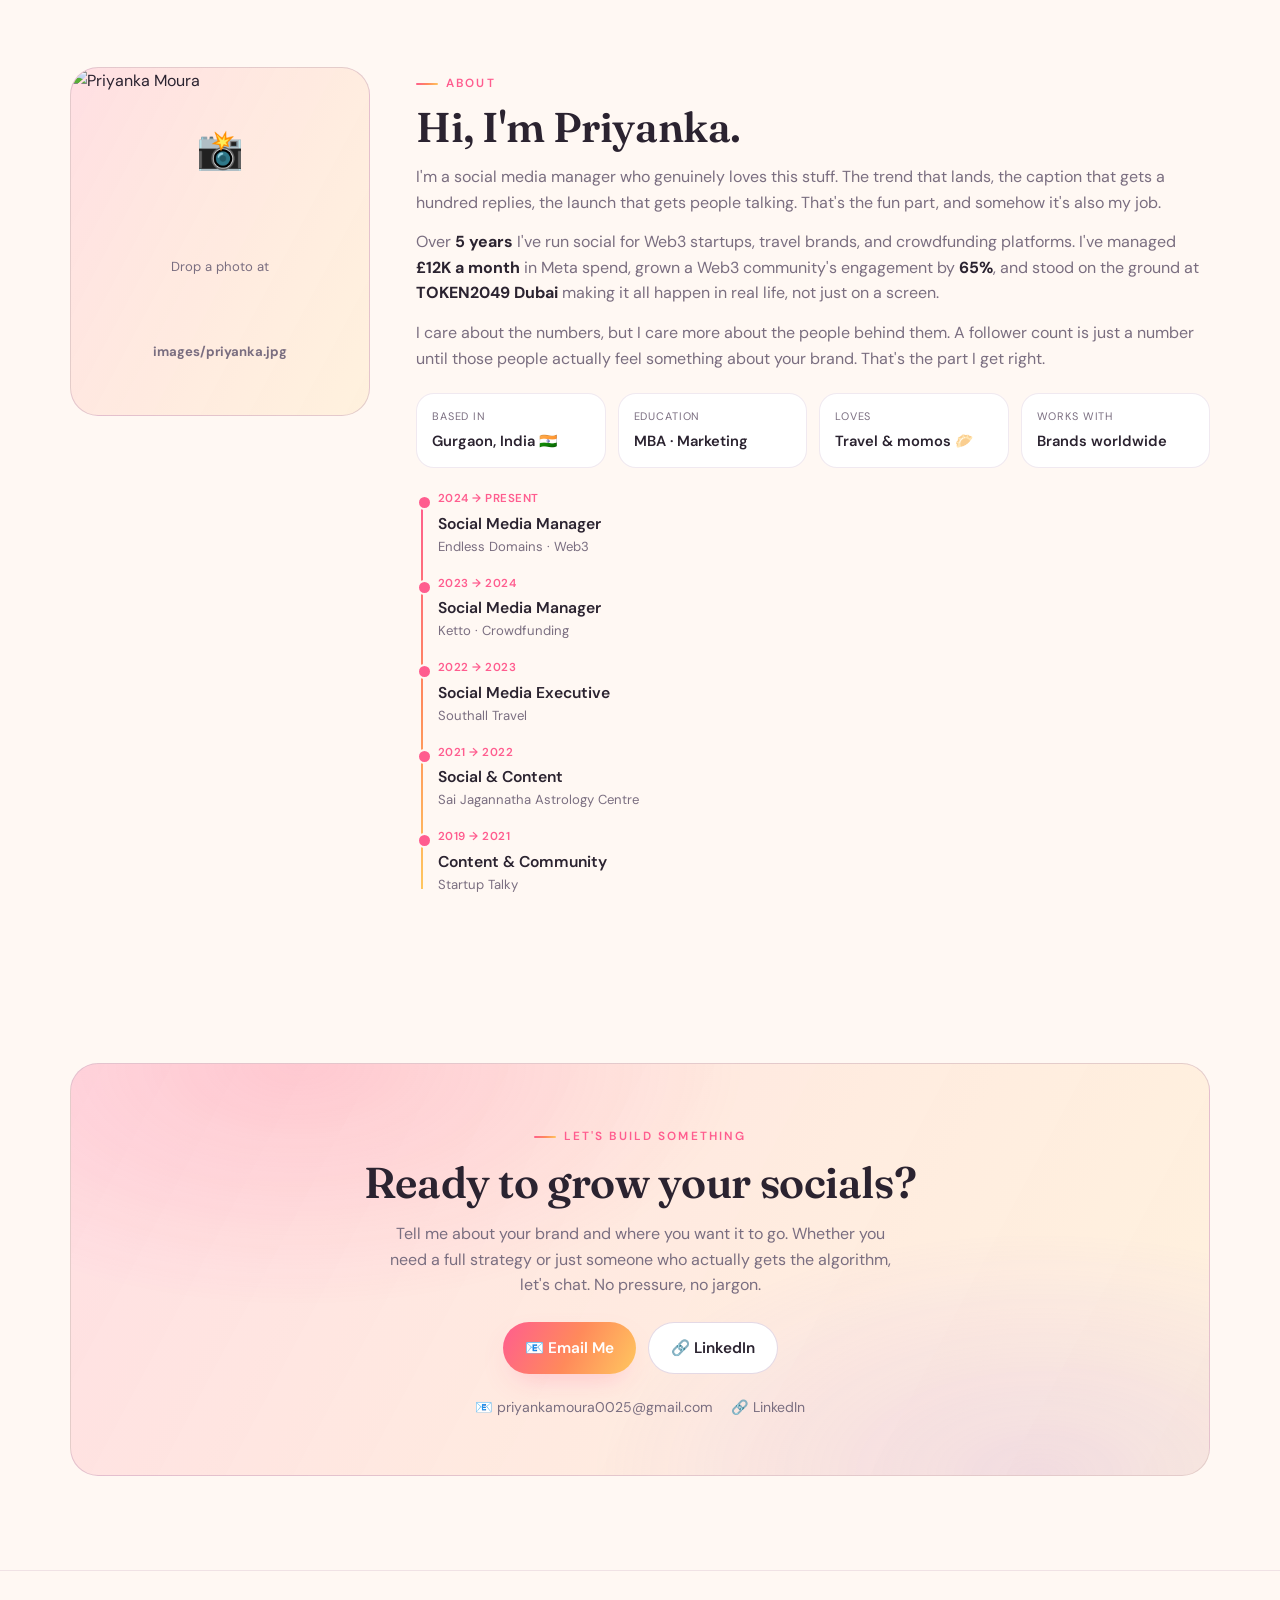
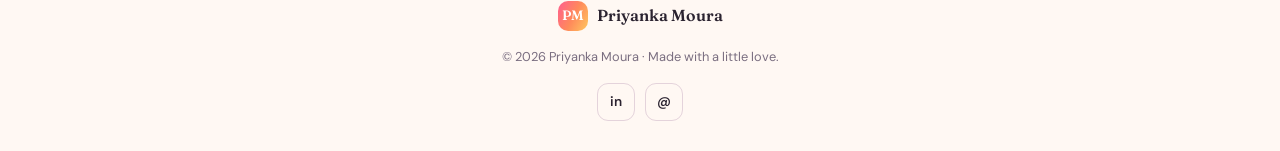
==== commit 883a4609: "Add files via upload" ====
--- a/index.html
+++ b/index.html
@@ -1,225 +1,950 @@
 <!DOCTYPE html>
 <html lang="en" data-theme="light">
 <head>
-<meta charset="UTF-8"/>
-<meta name="viewport" content="width=device-width, initial-scale=1.0"/>
-<title>Priyanka Moura — Social Media Manager & Digital Strategist</title>
-<meta name="description" content="Priyanka Moura is a social media manager and digital marketing strategist based in Gurgaon, India. 5+ years growing brands across Web3, travel, crowdfunding, and lifestyle."/>
-<link rel="preconnect" href="https://fonts.googleapis.com"><link rel="preconnect" href="https://fonts.gstatic.com" crossorigin>
-<link href="https://fonts.googleapis.com/css2?family=Syne:wght@600;700;800&family=Inter:wght@300;400;500;600;700&display=swap" rel="stylesheet">
-<link rel="stylesheet" href="style.css"/>
+<meta charset="UTF-8">
+<meta name="viewport" content="width=device-width, initial-scale=1.0">
+<title>Priyanka Moura · Social Media Manager</title>
+<meta name="description" content="Priyanka Moura is a social media manager who turns brands into the accounts people actually want to follow. 5 years, ₹1Cr+ budgets, work across Web3, travel, and crowdfunding.">
+<link rel="preconnect" href="https://fonts.googleapis.com">
+<link rel="preconnect" href="https://fonts.gstatic.com" crossorigin>
+<link href="https://fonts.googleapis.com/css2?family=Fraunces:ital,opsz,wght@0,9..144,400;0,9..144,500;0,9..144,600;0,9..144,700;1,9..144,500&family=DM+Sans:opsz,wght@9..40,400;9..40,500;9..40,600;9..40,700&display=swap" rel="stylesheet">
+<style>
+/* ============================================================
+   PRIYANKA MOURA — "THE LIVING FEED" identity
+   Single self-contained file. Mobile-first.
+   Base rules = phone. min-width media queries scale up.
+   ============================================================ */
+
+:root{
+  /* sunset brand accents (theme-independent) */
+  --rose:#FF5D8F;
+  --coral:#FF8A5B;
+  --gold:#FFC75F;
+  --lilac:#B388FF;
+  --plum:#6A2C70;
+
+  --grad:linear-gradient(118deg, var(--rose), var(--coral) 52%, var(--gold));
+  --grad-2:linear-gradient(135deg, var(--lilac), var(--rose) 60%, var(--coral));
+  --grad-soft:linear-gradient(118deg, rgba(255,93,143,.16), rgba(255,138,91,.12), rgba(255,199,95,.14));
+
+  --display:'Fraunces',Georgia,serif;
+  --body:'DM Sans',system-ui,sans-serif;
+
+  --r-sm:12px; --r:18px; --r-lg:28px; --r-pill:999px;
+  --ease:cubic-bezier(.22,1,.36,1);
+  --maxw:1180px; --nav-h:72px;
+}
+
+[data-theme="light"]{
+  --bg:#FFF8F3; --bg2:#FFF1E9; --surface:#FFFFFF; --surface2:#FFF6F0;
+  --border:rgba(106,44,112,.10); --border2:rgba(106,44,112,.18);
+  --text:#2B2330; --muted:#7A6E80; --faint:#A99FAE;
+  --glow:rgba(255,93,143,.30);
+  --card-shadow:0 24px 60px -30px rgba(106,44,112,.28);
+  --ph-shadow:0 40px 80px -30px rgba(106,44,112,.35);
+}
+[data-theme="dark"]{
+  --bg:#1A1320; --bg2:#160F1C; --surface:#241A2E; --surface2:#2C2138;
+  --border:rgba(255,255,255,.09); --border2:rgba(255,255,255,.16);
+  --text:#F5EEF5; --muted:#B6A6BD; --faint:#7E6E86;
+  --glow:rgba(255,93,143,.34);
+  --card-shadow:0 24px 60px -28px rgba(0,0,0,.7);
+  --ph-shadow:0 40px 90px -30px rgba(0,0,0,.75);
+}
+
+*{box-sizing:border-box;margin:0;padding:0}
+html{scroll-behavior:smooth;scroll-padding-top:var(--nav-h);overflow-x:clip}
+body{
+  font-family:var(--body); background:var(--bg); color:var(--text);
+  line-height:1.6; overflow-x:clip; -webkit-font-smoothing:antialiased;
+  transition:background .5s var(--ease), color .5s var(--ease);
+}
+img{max-width:100%;display:block}
+a{color:inherit;text-decoration:none}
+button{font-family:inherit;cursor:pointer;border:none;background:none;color:inherit}
+
+/* warm ambient background blobs */
+body::before{
+  content:""; position:fixed; inset:0; z-index:-2; pointer-events:none;
+  background:
+    radial-gradient(45vw 45vw at 82% -8%, rgba(255,93,143,.16), transparent 60%),
+    radial-gradient(40vw 40vw at -6% 22%, rgba(179,136,255,.14), transparent 60%),
+    radial-gradient(50vw 50vw at 60% 105%, rgba(255,199,95,.12), transparent 60%);
+}
+
+.wrap{max-width:var(--maxw); margin:0 auto; padding-left:20px; padding-right:20px} /* horizontal only */
+section{padding:54px 0}
+
+/* ---- shared type ---- */
+.eyebrow{
+  font-family:var(--body); font-weight:600; font-size:.74rem; letter-spacing:.18em;
+  text-transform:uppercase; color:var(--rose); display:inline-flex; align-items:center; gap:8px;
+}
+.eyebrow::before{content:""; width:22px; height:2px; border-radius:2px; background:var(--grad)}
+h1,h2,h3{font-family:var(--display); font-weight:600; line-height:1.08; letter-spacing:-.01em}
+.sec-head{max-width:640px; margin-bottom:34px}
+.sec-head h2{font-size:clamp(1.9rem,6.4vw,3rem); margin:14px 0 12px}
+.sec-head p{color:var(--muted); font-size:1.02rem}
+.grad-text{
+  background:var(--grad); -webkit-background-clip:text; background-clip:text; color:transparent;
+}
+
+/* ---- buttons ---- */
+.btn{
+  display:inline-flex; align-items:center; gap:8px; font-weight:600; font-size:.96rem;
+  padding:13px 22px; border-radius:var(--r-pill); transition:transform .35s var(--ease), box-shadow .35s var(--ease), background .3s;
+}
+.btn-primary{background:var(--grad); color:#fff; box-shadow:0 12px 30px -10px var(--glow)}
+.btn-primary:hover{transform:translateY(-2px); box-shadow:0 18px 40px -10px var(--glow)}
+.btn-ghost{background:var(--surface); border:1px solid var(--border2); color:var(--text)}
+.btn-ghost:hover{transform:translateY(-2px); border-color:var(--rose)}
+
+/* ============================================================ NAV */
+#hdr{
+  position:sticky; top:0; z-index:60; height:var(--nav-h);
+  display:flex; align-items:center;
+  background:color-mix(in srgb, var(--bg) 78%, transparent);
+  backdrop-filter:blur(16px); -webkit-backdrop-filter:blur(16px);
+  border-bottom:1px solid var(--border);
+}
+#hdr .wrap{display:flex; align-items:center; justify-content:space-between; width:100%}
+.brand{display:flex; align-items:center; gap:11px; font-weight:600}
+.brand .mark{
+  width:38px; height:38px; border-radius:13px; background:var(--grad); color:#fff;
+  display:grid; place-items:center; font-family:var(--display); font-size:1.05rem; font-weight:600;
+  box-shadow:0 8px 20px -8px var(--glow);
+}
+.brand .nm{font-family:var(--display); font-size:1.06rem; letter-spacing:-.01em}
+.brand .nm small{display:block; font-family:var(--body); font-size:.64rem; letter-spacing:.16em; text-transform:uppercase; color:var(--muted); font-weight:600}
+.nav-links{display:none}
+.nav-right{display:flex; align-items:center; gap:10px}
+.toggle{
+  width:42px; height:42px; border-radius:var(--r-pill); border:1px solid var(--border2);
+  background:var(--surface); display:grid; place-items:center; font-size:1.05rem; transition:transform .4s var(--ease), border-color .3s;
+}
+.toggle:hover{transform:rotate(-18deg) scale(1.05); border-color:var(--rose)}
+.nav-cta{display:none}
+.burger{
+  width:42px; height:42px; border-radius:13px; border:1px solid var(--border2);
+  background:var(--surface); display:grid; place-items:center; font-size:1.2rem;
+}
+/* mobile drawer */
+.drawer{
+  position:fixed; inset:0 0 0 auto; width:min(82vw,340px); z-index:80;
+  background:var(--surface); border-left:1px solid var(--border);
+  transform:translateX(110%); transition:transform .45s var(--ease);
+  padding:84px 26px 26px; display:flex; flex-direction:column; gap:6px;
+  box-shadow:-30px 0 60px -30px rgba(0,0,0,.4);
+}
+.drawer.open{transform:translateX(0)}
+.drawer a{padding:14px 12px; border-radius:12px; font-weight:600; font-size:1.08rem; transition:background .2s}
+.drawer a:hover{background:var(--surface2)}
+.drawer .btn{margin-top:14px; justify-content:center}
+.drawer-x{position:absolute; top:22px; right:22px; font-size:1.4rem; width:40px; height:40px; border-radius:12px; border:1px solid var(--border2)}
+.scrim{position:fixed; inset:0; z-index:70; background:rgba(20,10,25,.4); opacity:0; pointer-events:none; transition:opacity .4s}
+.scrim.show{opacity:1; pointer-events:auto}
+
+/* ============================================================ HERO */
+.hero{position:relative; padding-top:30px; padding-bottom:18px}
+.hero-eyebrow{margin-bottom:18px}
+.hero h1{font-size:clamp(2.4rem,10vw,4.3rem); margin-bottom:18px}
+.hero h1 .ital{font-style:italic; font-weight:500}
+.hero .lede{color:var(--muted); font-size:1.08rem; max-width:30ch; margin-bottom:22px}
+.hero .lede b{color:var(--text); font-weight:600}
+.cap-row{display:flex; flex-wrap:wrap; gap:9px; justify-content:flex-start; margin-bottom:26px}
+.cap{
+  display:inline-flex; align-items:center; gap:7px; font-size:.82rem; font-weight:500;
+  padding:7px 13px; border-radius:var(--r-pill); background:var(--surface); border:1px solid var(--border2); color:var(--text);
+}
+.cap i{width:7px; height:7px; border-radius:50%; background:var(--grad)}
+.hero-cta{display:flex; flex-wrap:wrap; gap:12px}
+
+/* ---- THE LIVING FEED phone (signature) ---- */
+.feed-stage{position:relative; margin:46px auto 8px; width:min(310px,86%); aspect-ratio:300/600}
+.phone{
+  position:absolute; inset:0; border-radius:42px; background:var(--surface);
+  border:1px solid var(--border2); box-shadow:var(--ph-shadow); overflow:hidden;
+  padding:14px 13px;
+}
+.phone::before{ /* notch */
+  content:""; position:absolute; top:11px; left:50%; transform:translateX(-50%);
+  width:104px; height:22px; border-radius:14px; background:var(--bg2); z-index:5;
+}
+.ph-top{display:flex; align-items:center; justify-content:space-between; font-size:.62rem; color:var(--muted); padding:2px 8px 10px; font-weight:600}
+.ph-prof{display:flex; align-items:center; gap:13px; padding:4px 4px 12px}
+.story-ring{
+  width:62px; height:62px; border-radius:50%; padding:3px; flex:none;
+  background:conic-gradient(from 0deg, var(--rose), var(--coral), var(--gold), var(--lilac), var(--rose));
+}
+.story-ring .disc{
+  width:100%; height:100%; border-radius:50%; overflow:hidden; border:2px solid var(--surface);
+  background:var(--grad-soft); display:grid; place-items:center;
+  font-family:var(--display); font-weight:600; font-size:1.2rem; color:var(--rose);
+}
+.story-ring .disc img{width:100%; height:100%; object-fit:cover; object-position:50% 30%}
+.ph-meta .h{font-family:var(--display); font-size:1.02rem; font-weight:600; display:flex; align-items:center; gap:5px}
+.ph-meta .h .tick{width:15px; height:15px; border-radius:50%; background:var(--grad); display:grid; place-items:center; font-size:.55rem; color:#fff}
+.ph-meta .s{font-size:.72rem; color:var(--muted)}
+.ph-stats{display:flex; gap:0; padding:2px 6px 13px; border-bottom:1px solid var(--border)}
+.ph-stats .st{flex:1; text-align:center}
+.ph-stats .st .n{font-weight:700; font-size:.98rem}
+.ph-stats .st .l{font-size:.6rem; color:var(--muted); letter-spacing:.04em; text-transform:uppercase}
+.ph-grid{display:grid; grid-template-columns:repeat(3,1fr); gap:5px; padding:12px 4px 4px}
+.ph-tile{aspect-ratio:1; border-radius:9px; position:relative; overflow:hidden; background:var(--grad-soft)}
+.ph-tile span{position:absolute; inset:0; display:grid; place-items:center; font-size:1.2rem}
+.ph-tile.g1{background:linear-gradient(135deg,#FF5D8F,#FF8A5B)}
+.ph-tile.g2{background:linear-gradient(135deg,#B388FF,#FF5D8F)}
+.ph-tile.g3{background:linear-gradient(135deg,#FFC75F,#FF8A5B)}
+.ph-tile.g4{background:linear-gradient(135deg,#FF8A5B,#FFC75F)}
+.ph-tile.g5{background:linear-gradient(135deg,#B388FF,#FFC75F)}
+.ph-tile.g6{background:linear-gradient(135deg,#FF5D8F,#B388FF)}
+
+/* floating engagement bubbles */
+.bubble{
+  position:absolute; z-index:6; background:var(--surface); border:1px solid var(--border2);
+  border-radius:14px; padding:9px 13px; box-shadow:var(--card-shadow); font-size:.78rem; font-weight:600;
+  display:flex; align-items:center; gap:7px; white-space:nowrap;
+}
+.bubble .ic{font-size:1rem}
+.bubble .sub{display:block; font-size:.62rem; color:var(--muted); font-weight:500}
+.b-eng{top:-3%; left:-7%}
+.b-token{bottom:16%; right:-11%}
+.b-heart{top:46%; right:-8%; padding:11px; border-radius:50%; font-size:1.05rem}
+
+/* ============================================================ PROOF */
+#proof{padding-top:24px}
+.proof{
+  display:grid; grid-template-columns:repeat(2,1fr); gap:1px; background:var(--border);
+  border:1px solid var(--border); border-radius:var(--r-lg); overflow:hidden;
+}
+.proof .p{background:var(--surface); padding:22px 16px; text-align:center}
+.proof .p .n{font-family:var(--display); font-size:clamp(1.6rem,7vw,2.3rem); font-weight:600}
+.proof .p .l{font-size:.76rem; color:var(--muted); margin-top:3px; line-height:1.4}
+
+/* ============================================================ SERVICES */
+.svc-grid{display:grid; grid-template-columns:1fr; gap:16px}
+.svc{
+  position:relative; background:var(--surface); border:1px solid var(--border); border-radius:var(--r-lg);
+  padding:26px 22px; overflow:hidden; transition:transform .4s var(--ease), border-color .3s, box-shadow .4s;
+}
+.svc:hover{transform:translateY(-4px); border-color:var(--border2); box-shadow:var(--card-shadow)}
+.svc .num{font-family:var(--display); font-style:italic; font-size:1rem; color:var(--rose)}
+.svc .ic{font-size:1.7rem; margin:8px 0 12px}
+.svc h3{font-size:1.32rem; margin-bottom:9px}
+.svc p{color:var(--muted); font-size:.94rem}
+.svc .tags{display:flex; flex-wrap:wrap; gap:6px; margin-top:14px}
+.svc .tags span{font-size:.72rem; padding:5px 10px; border-radius:var(--r-pill); background:var(--surface2); border:1px solid var(--border); color:var(--muted)}
+
+/* ============================================================ WORK / CASE STUDIES */
+.work-grid{display:grid; grid-template-columns:1fr; gap:18px}
+.proj{
+  position:relative; border:1px solid var(--border); border-radius:var(--r-lg); overflow:hidden;
+  background:var(--surface); transition:transform .4s var(--ease), box-shadow .4s, border-color .3s;
+}
+.proj:hover{transform:translateY(-4px); box-shadow:var(--card-shadow); border-color:var(--border2)}
+.proj .cover{height:150px; position:relative; overflow:hidden; display:grid; place-items:center}
+.proj .cover .emoji{font-size:3rem; filter:drop-shadow(0 8px 16px rgba(0,0,0,.2))}
+.proj .cover .tag{position:absolute; top:12px; left:12px; font-size:.68rem; font-weight:700; letter-spacing:.06em; text-transform:uppercase; background:rgba(255,255,255,.92); color:#2B2330; padding:5px 11px; border-radius:var(--r-pill)}
+.cv1{background:linear-gradient(135deg,#FF5D8F,#FF8A5B)}
+.cv2{background:linear-gradient(135deg,#B388FF,#FF5D8F)}
+.cv3{background:linear-gradient(135deg,#FFC75F,#FF8A5B)}
+.cv4{background:linear-gradient(135deg,#B388FF,#FFC75F)}
+.cv5{background:linear-gradient(135deg,#FF8A5B,#FFC75F)}
+.proj .body{padding:20px 20px 22px}
+.proj .body .role{font-size:.76rem; color:var(--rose); font-weight:600; letter-spacing:.04em}
+.proj .body h3{font-size:1.3rem; margin:6px 0 8px}
+.proj .body p{color:var(--muted); font-size:.92rem; margin-bottom:14px}
+.proj .stats{display:flex; gap:18px; flex-wrap:wrap}
+.proj .stats .m .v{font-family:var(--display); font-size:1.25rem; font-weight:600; background:var(--grad); -webkit-background-clip:text; background-clip:text; color:transparent}
+.proj .stats .m .k{font-size:.68rem; color:var(--muted); text-transform:uppercase; letter-spacing:.05em}
+
+/* ============================================================ BRANDS */
+.brands-grid{display:grid; grid-template-columns:repeat(2,1fr); gap:12px}
+.brand-card{
+  display:flex; align-items:center; gap:13px; padding:16px; border-radius:var(--r);
+  background:var(--surface); border:1px solid var(--border); transition:transform .35s var(--ease), border-color .3s;
+}
+.brand-card:hover{transform:translateY(-3px); border-color:var(--rose)}
+.brand-card .logo{width:38px; height:38px; border-radius:11px; flex:none; object-fit:contain; background:var(--surface2); padding:6px; border:1px solid var(--border)}
+.brand-card .mono{width:38px; height:38px; border-radius:11px; flex:none; display:none; place-items:center; font-family:var(--display); font-weight:600; color:#fff; background:var(--grad)}
+.brand-card.noimg .logo{display:none}
+.brand-card.noimg .mono{display:grid}
+.brand-card .bn{font-weight:600; font-size:.96rem; line-height:1.2}
+.brand-card .bs{font-size:.72rem; color:var(--muted)}
+
+/* ============================================================ SKILLS */
+.skills-grid{display:grid; grid-template-columns:1fr; gap:22px}
+.skill-card{background:var(--surface); border:1px solid var(--border); border-radius:var(--r-lg); padding:24px 22px}
+.skill-card h3{font-size:1.05rem; margin-bottom:18px; display:flex; align-items:center; gap:9px}
+.skill-card h3 .ic{font-size:1.2rem}
+.bars .bar{margin-bottom:15px}
+.bars .bar:last-child{margin-bottom:0}
+.bars .top{display:flex; justify-content:space-between; font-size:.86rem; font-weight:500; margin-bottom:6px}
+.bars .top .pct{color:var(--muted); font-weight:600}
+.bars .track{height:8px; border-radius:8px; background:var(--surface2); overflow:hidden; border:1px solid var(--border)}
+.bars .fill{height:100%; border-radius:8px; background:var(--grad); width:0; transition:width 1.3s var(--ease)}
+.cloud{display:flex; flex-wrap:wrap; gap:8px}
+.cloud span{font-size:.82rem; padding:8px 13px; border-radius:var(--r-pill); background:var(--surface2); border:1px solid var(--border); transition:transform .3s, border-color .3s, color .3s}
+.cloud span:hover{transform:translateY(-2px); border-color:var(--rose); color:var(--rose)}
+
+/* ============================================================ ABOUT */
+.about-grid{display:grid; grid-template-columns:1fr; gap:26px}
+.about-photo{
+  position:relative; border-radius:var(--r-lg); overflow:hidden; aspect-ratio:0.86;
+  background:var(--grad-soft); border:1px solid var(--border2); max-width:300px; margin:0 auto; width:100%;
+}
+.about-photo img{width:100%; height:100%; object-fit:cover}
+.about-photo .ph{position:absolute; inset:0; display:grid; place-items:center; text-align:center; color:var(--muted); font-size:.82rem; padding:20px}
+.about-photo .ph .ring{font-size:2.4rem; margin-bottom:10px}
+.about-photo.img-ok .ph{display:none}
+.about-text h2{font-size:clamp(1.8rem,6vw,2.6rem); margin:12px 0 14px}
+.about-text p{color:var(--muted); margin-bottom:14px}
+.about-text p b{color:var(--text)}
+.facts{display:grid; grid-template-columns:1fr 1fr; gap:12px; margin:22px 0}
+.fact{background:var(--surface); border:1px solid var(--border); border-radius:var(--r); padding:14px 15px}
+.fact .k{font-size:.68rem; text-transform:uppercase; letter-spacing:.08em; color:var(--muted); margin-bottom:4px}
+.fact .v{font-weight:600; font-size:.92rem}
+.timeline{position:relative; padding-left:22px; margin-top:8px}
+.timeline::before{content:""; position:absolute; left:5px; top:6px; bottom:6px; width:2px; background:var(--grad)}
+.tl{position:relative; padding:0 0 18px}
+.tl:last-child{padding-bottom:0}
+.tl::before{content:""; position:absolute; left:-21px; top:5px; width:11px; height:11px; border-radius:50%; background:var(--rose); border:2px solid var(--bg)}
+.tl .when{font-size:.72rem; color:var(--rose); font-weight:600; letter-spacing:.04em}
+.tl .what{font-weight:600; font-size:.98rem; margin-top:2px}
+.tl .co{font-size:.82rem; color:var(--muted)}
+
+/* ============================================================ CONTACT */
+#contact .card{
+  position:relative; overflow:hidden; border-radius:var(--r-lg); padding:42px 26px; text-align:center;
+  background:var(--grad-soft); border:1px solid var(--border2);
+}
+#contact .card::before{content:""; position:absolute; inset:0; z-index:-1; background:
+  radial-gradient(40% 60% at 20% 0%, rgba(255,93,143,.2), transparent),
+  radial-gradient(40% 60% at 85% 100%, rgba(179,136,255,.2), transparent);}
+#contact h2{font-size:clamp(1.7rem,6.5vw,2.7rem); margin-bottom:14px}
+#contact p{color:var(--muted); max-width:46ch; margin:0 auto 24px}
+.contact-actions{display:flex; flex-wrap:wrap; gap:12px; justify-content:center; margin-bottom:22px}
+.contact-meta{display:flex; flex-wrap:wrap; gap:8px 18px; justify-content:center; font-size:.88rem}
+.contact-meta a{color:var(--muted); transition:color .2s}
+.contact-meta a:hover{color:var(--rose)}
+
+/* ============================================================ FOOTER */
+footer{border-top:1px solid var(--border); padding:30px 0; margin-top:10px}
+.foot{display:flex; flex-direction:column; gap:16px; text-align:center; align-items:center}
+.foot .logo{display:flex; align-items:center; gap:9px; font-family:var(--display); font-weight:600}
+.foot .logo .mark{width:30px; height:30px; border-radius:10px; background:var(--grad); color:#fff; display:grid; place-items:center; font-size:.85rem}
+.foot .copy{font-size:.8rem; color:var(--muted)}
+.foot .social{display:flex; gap:10px}
+.foot .social a{width:38px; height:38px; border-radius:11px; border:1px solid var(--border2); display:grid; place-items:center; font-weight:600; font-size:.85rem; transition:transform .3s, border-color .3s, color .3s}
+.foot .social a:hover{transform:translateY(-2px); border-color:var(--rose); color:var(--rose)}
+
+/* ============================================================ FLOATING */
+.to-top{
+  position:fixed; left:18px; bottom:18px; z-index:55; width:46px; height:46px; border-radius:50%;
+  background:var(--surface); border:1px solid var(--border2); display:grid; place-items:center; font-size:1.1rem;
+  box-shadow:var(--card-shadow); opacity:0; pointer-events:none; transform:translateY(10px); transition:opacity .4s, transform .4s;
+}
+.to-top.show{opacity:1; pointer-events:auto; transform:translateY(0)}
+.chat-fab{
+  position:fixed; right:18px; bottom:18px; z-index:55; width:58px; height:58px; border-radius:50%;
+  background:var(--grad); color:#fff; display:grid; place-items:center; font-size:1.4rem;
+  box-shadow:0 16px 36px -10px var(--glow); transition:transform .4s var(--ease);
+}
+.chat-fab:hover{transform:scale(1.08) rotate(-6deg)}
+.chat-fab .badge{position:absolute; top:2px; right:2px; width:14px; height:14px; border-radius:50%; background:var(--gold); border:2px solid var(--bg)}
+.chat-panel{
+  position:fixed; right:14px; bottom:84px; z-index:60; width:min(360px,calc(100vw - 28px)); height:min(540px,70vh);
+  background:var(--surface); border:1px solid var(--border2); border-radius:24px; overflow:hidden;
+  display:flex; flex-direction:column; box-shadow:0 30px 70px -20px rgba(0,0,0,.45);
+  opacity:0; pointer-events:none; transform:translateY(16px) scale(.97); transform-origin:bottom right; transition:.4s var(--ease);
+}
+.chat-panel.open{opacity:1; pointer-events:auto; transform:translateY(0) scale(1)}
+.chat-head{display:flex; align-items:center; gap:11px; padding:16px; background:var(--grad-soft); border-bottom:1px solid var(--border)}
+.chat-head .av{width:40px; height:40px; border-radius:50%; background:var(--grad); color:#fff; display:grid; place-items:center; font-family:var(--display); font-weight:600}
+.chat-head .ti{font-weight:600; font-size:.96rem; line-height:1.2}
+.chat-head .ti small{display:block; font-size:.72rem; color:var(--muted); font-weight:500}
+.chat-head .ti small i{color:#2ecc71; font-style:normal}
+.chat-head .x{margin-left:auto; width:34px; height:34px; border-radius:10px; border:1px solid var(--border2); display:grid; place-items:center}
+.chat-log{flex:1; overflow-y:auto; padding:16px; display:flex; flex-direction:column; gap:11px}
+.msg{max-width:82%; padding:11px 14px; border-radius:16px; font-size:.9rem; line-height:1.5; animation:popin .3s var(--ease)}
+.msg.bot{background:var(--surface2); border:1px solid var(--border); border-bottom-left-radius:5px; align-self:flex-start}
+.msg.me{background:var(--grad); color:#fff; border-bottom-right-radius:5px; align-self:flex-end}
+.msg.bot a{color:var(--rose); font-weight:600}
+@keyframes popin{from{opacity:0; transform:translateY(8px)}to{opacity:1; transform:translateY(0)}}
+.quick{display:flex; flex-wrap:wrap; gap:7px; padding:0 14px 10px}
+.quick button{font-size:.78rem; padding:7px 12px; border-radius:var(--r-pill); background:var(--surface2); border:1px solid var(--border2); transition:border-color .2s, color .2s}
+.quick button:hover{border-color:var(--rose); color:var(--rose)}
+.chat-input{display:flex; gap:8px; padding:12px 14px; border-top:1px solid var(--border)}
+.chat-input input{flex:1; background:var(--surface2); border:1px solid var(--border2); border-radius:var(--r-pill); padding:11px 16px; color:var(--text); font-family:inherit; font-size:.9rem; outline:none}
+.chat-input input:focus{border-color:var(--rose)}
+.chat-input button{width:42px; height:42px; border-radius:50%; background:var(--grad); color:#fff; flex:none; font-size:1rem}
+.typing{display:flex; gap:4px; padding:13px 16px}
+.typing span{width:7px; height:7px; border-radius:50%; background:var(--muted); animation:blink 1.2s infinite}
+.typing span:nth-child(2){animation-delay:.2s}
+.typing span:nth-child(3){animation-delay:.4s}
+@keyframes blink{0%,60%,100%{opacity:.3}30%{opacity:1}}
+
+/* ---- scroll reveal ---- */
+.reveal{opacity:0; transform:translateY(22px); transition:opacity .7s var(--ease), transform .7s var(--ease)}
+.reveal.in{opacity:1; transform:none}
+.scroll-prog{position:fixed; top:0; left:0; height:3px; width:0; background:var(--grad); z-index:90; transition:width .1s}
+
+/* =========================================================================
+   ANIMATIONS (gated by reduced-motion below)
+   ========================================================================= */
+.story-ring{animation:spin 14s linear infinite}
+@keyframes spin{to{transform:rotate(360deg)}}
+.story-ring .disc{animation:spin-back 14s linear infinite}
+@keyframes spin-back{to{transform:rotate(-360deg)}}
+.bubble{animation:floaty 5s var(--ease) infinite}
+.b-token{animation-delay:1.2s}
+.b-heart{animation-delay:.6s}
+@keyframes floaty{0%,100%{transform:translateY(0)}50%{transform:translateY(-9px)}}
+.ph-tile{animation:shimmer 4s var(--ease) infinite}
+.ph-tile.g2{animation-delay:.4s}.ph-tile.g3{animation-delay:.8s}
+.ph-tile.g4{animation-delay:1.2s}.ph-tile.g5{animation-delay:1.6s}.ph-tile.g6{animation-delay:2s}
+@keyframes shimmer{0%,100%{opacity:1}50%{opacity:.78}}
+
+/* =========================================================================
+   TABLET  (>= 680px)
+   ========================================================================= */
+@media(min-width:680px){
+  section{padding:70px 0}
+  .proof{grid-template-columns:repeat(4,1fr)}
+  .svc-grid{grid-template-columns:repeat(2,1fr)}
+  .work-grid{grid-template-columns:repeat(2,1fr)}
+  .brands-grid{grid-template-columns:repeat(3,1fr)}
+  .skills-grid{grid-template-columns:1fr 1fr}
+  .facts{grid-template-columns:repeat(4,1fr)}
+  .proj .cover{height:170px}
+  #contact .card{padding:56px 40px}
+}
+
+/* =========================================================================
+   WIDE NAV  (>= 880px)  horizontal link bar appears
+   ========================================================================= */
+@media(min-width:880px){
+  .nav-links{display:flex; align-items:center; gap:26px; font-size:.92rem; font-weight:500}
+  .nav-links a{color:var(--muted); transition:color .2s; position:relative}
+  .nav-links a:hover{color:var(--text)}
+  .nav-links a::after{content:""; position:absolute; left:0; bottom:-6px; height:2px; width:0; background:var(--grad); transition:width .3s}
+  .nav-links a:hover::after{width:100%}
+  .nav-cta{display:inline-flex}
+  .burger{display:none}
+}
+
+/* =========================================================================
+   DESKTOP  (>= 1024px)
+   ========================================================================= */
+@media(min-width:1024px){
+  section{padding:84px 0}
+  .hero{padding-top:46px}
+  .hero-grid{display:grid; grid-template-columns:1.05fr .95fr; align-items:center; gap:30px}
+  .hero h1{font-size:clamp(3rem,4.6vw,4.6rem)}
+  .hero .lede{font-size:1.16rem}
+  .feed-stage{margin:0 0 0 auto; width:340px}
+  .svc-grid{grid-template-columns:repeat(2,1fr); gap:20px}
+  .work-grid{grid-template-columns:repeat(2,1fr); gap:22px}
+  .brands-grid{grid-template-columns:repeat(3,1fr); gap:16px}
+  .about-grid{grid-template-columns:300px 1fr; gap:46px; align-items:start}
+  .about-photo{margin:0}
+  .sec-head{margin-bottom:44px}
+}
+
+/* =========================================================================
+   REDUCED MOTION
+   ========================================================================= */
+@media(prefers-reduced-motion:reduce){
+  *,*::before,*::after{animation:none !important; transition:none !important; scroll-behavior:auto !important}
+  .reveal{opacity:1; transform:none}
+}
+</style>
 </head>
 <body>
 
-<!-- NAV -->
-<nav class="nav">
-  <a href="index.html" class="nav-logo">Priyanka<span class="dot">.</span></a>
-  <div class="nav-links">
-    <a href="index.html" class="active">Home</a>
-    <a href="about.html">About</a>
-    <a href="work.html">Work</a>
-    <a href="services.html">Services</a>
-    <a href="contact.html">Contact</a>
-  </div>
-  <div class="nav-right">
-    <button class="theme-toggle" aria-label="Toggle theme"><span class="sun">☀️</span><span class="moon">🌙</span></button>
-    <a href="contact.html" class="btn btn-primary">Work With Me</a>
-    <button class="hamburger" id="burger" aria-label="Menu"><span></span><span></span><span></span></button>
-  </div>
-</nav>
-<div class="mobile-menu" id="mobileMenu">
-  <a href="index.html" class="active">Home</a>
-  <a href="about.html">About</a>
-  <a href="work.html">Work</a>
-  <a href="services.html">Services</a>
-  <a href="contact.html">Contact</a>
-</div>
-
-<!-- HERO -->
-<header class="hero">
-  <div class="hero-orb orb-1"></div>
-  <div class="hero-orb orb-2"></div>
-  <div class="container hero-grid">
-    <div class="reveal">
-      <span class="hero-status"><span class="dot-live"></span> Open to new roles & freelance projects</span>
-      <h1>
-        <span class="sub-name">Hi, I'm Priyanka Moura</span>
-        I grow brands that <span class="gradient-text">people remember.</span>
-      </h1>
-      <p class="hero-tagline">Social media manager & digital strategist with 5+ years turning content into communities — and communities into measurable growth.</p>
-      <div class="hero-ctas">
-        <a href="work.html" class="btn btn-primary btn-lg">View My Work</a>
-        <a href="contact.html" class="btn btn-ghost btn-lg">Let's Talk</a>
+<div class="scroll-prog" id="scrollProg" aria-hidden="true"></div>
+
+<!-- ============ NAV ============ -->
+<header id="hdr">
+  <div class="wrap">
+    <a href="#top" class="brand" aria-label="Priyanka Moura home">
+      <span class="mark">PM</span>
+      <span class="nm">Priyanka Moura<small>Social Media Manager</small></span>
+    </a>
+    <nav class="nav-links" aria-label="Primary">
+      <a href="#work">Work</a>
+      <a href="#services">Services</a>
+      <a href="#brands">Brands</a>
+      <a href="#about">About</a>
+      <a href="#contact">Contact</a>
+    </nav>
+    <div class="nav-right">
+      <button class="toggle" id="themeBtn" aria-label="Switch theme">🌙</button>
+      <a href="#contact" class="btn btn-primary nav-cta">Let's Talk</a>
+      <button class="burger" id="burger" aria-label="Open menu">☰</button>
+    </div>
+  </div>
+</header>
+
+<div class="scrim" id="scrim"></div>
+<aside class="drawer" id="drawer" aria-label="Menu">
+  <button class="drawer-x" id="drawerX" aria-label="Close menu">✕</button>
+  <a href="#work" data-close>Work</a>
+  <a href="#services" data-close>Services</a>
+  <a href="#brands" data-close>Brands</a>
+  <a href="#about" data-close>About</a>
+  <a href="#contact" data-close>Contact</a>
+  <a href="#contact" class="btn btn-primary" data-close>Let's Talk →</a>
+</aside>
+
+<main id="top">
+
+<!-- ============ HERO ============ -->
+<section class="hero wrap">
+  <div class="hero-grid">
+    <div class="hero-head">
+      <span class="eyebrow hero-eyebrow">Social Media Manager · Gurgaon, India</span>
+      <h1>I make brands the accounts people <span class="ital grad-text">actually want to follow.</span></h1>
+      <p class="lede">Strategy, content, and community that move real numbers. For <b>5 years</b> I've grown audiences across <b>Web3, travel, and crowdfunding</b>, the kind of work that gets noticed and gets results.</p>
+      <div class="cap-row">
+        <span class="cap"><i></i>Content Strategy</span>
+        <span class="cap"><i></i>Paid Social</span>
+        <span class="cap"><i></i>Community Growth</span>
+        <span class="cap"><i></i>Influencer & Events</span>
       </div>
-      <p class="hero-brands">Trusted with brands like</p>
-      <div class="brand-row">
-        <span class="brand-chip">Ketto</span>
-        <span class="brand-chip">Endless Domains</span>
-        <span class="brand-chip">Southall Travel</span>
-        <span class="brand-chip">Emirates</span>
-        <span class="brand-chip">Qatar Airways</span>
-        <span class="brand-chip">Atlantis The Palm</span>
+      <div class="hero-cta">
+        <a href="#contact" class="btn btn-primary">Work With Me →</a>
+        <a href="#work" class="btn btn-ghost">See The Work</a>
       </div>
     </div>
 
-    <div class="reveal">
-      <div class="hero-card">
-        <div class="hero-float float-tl">📈 +65% engagement</div>
-        <div class="hero-float float-br">🌍 TOKEN2049 Dubai</div>
-        <div class="hero-avatar">PM</div>
-        <h3>Priyanka Moura</h3>
-        <p class="role">Social Media Manager</p>
-        <div class="hero-metrics">
-          <div class="metric"><span class="num" data-count="5">5</span><span class="lbl">Years Experience</span></div>
-          <div class="metric"><span class="num" data-count="6">6</span><span class="lbl">Industries</span></div>
-          <div class="metric"><span class="num" data-count="₹1Cr+">₹1Cr+</span><span class="lbl">Ad Budgets Managed</span></div>
-          <div class="metric"><span class="num" data-count="20">20</span><span class="lbl">% Avg ROI Lift</span></div>
+    <!-- THE LIVING FEED -->
+    <div class="hero-media">
+      <div class="feed-stage reveal">
+        <div class="bubble b-eng"><span class="ic">📈</span><span>+65% engagement<span class="sub">Web3 community</span></span></div>
+        <div class="bubble b-token"><span class="ic">🌍</span><span>TOKEN2049<span class="sub">Dubai, on-ground</span></span></div>
+        <div class="bubble b-heart"><span class="ic">❤️</span></div>
+        <div class="phone">
+          <div class="ph-top"><span>9:41</span><span>📶 🔋</span></div>
+          <div class="ph-prof">
+            <div class="story-ring"><div class="disc" id="feedDisc"><img src="images/priyanka.jpg" alt="Priyanka Moura" onerror="this.style.display='none';this.parentElement.innerHTML='PM'"></div></div>
+            <div class="ph-meta">
+              <div class="h">priyanka.creates <span class="tick">✓</span></div>
+              <div class="s">Social Media Manager · Content & Growth</div>
+            </div>
+          </div>
+          <div class="ph-stats">
+            <div class="st"><div class="n" data-count="248" data-suffix="">0</div><div class="l">Posts</div></div>
+            <div class="st"><div class="n" data-count="86" data-suffix="K">0</div><div class="l">Reached</div></div>
+            <div class="st"><div class="n" data-count="6" data-suffix="">0</div><div class="l">Industries</div></div>
+          </div>
+          <div class="ph-grid">
+            <div class="ph-tile g1"><span>✈️</span></div>
+            <div class="ph-tile g2"><span>🪙</span></div>
+            <div class="ph-tile g3"><span>💖</span></div>
+            <div class="ph-tile g4"><span>📊</span></div>
+            <div class="ph-tile g5"><span>🎤</span></div>
+            <div class="ph-tile g6"><span>🌆</span></div>
+          </div>
         </div>
       </div>
     </div>
   </div>
-</header>
-
-<!-- STAT STRIP -->
-<section class="stat-strip section-sm">
-  <div class="container">
-    <div class="stat-block reveal"><div class="big gradient-text" data-count="65">65</div><div class="cap">% engagement growth (Web3)</div></div>
-    <div class="stat-block reveal"><div class="big gradient-text" data-count="£12K">£12K</div><div class="cap">Monthly Meta ad budget</div></div>
-    <div class="stat-block reveal"><div class="big gradient-text" data-count="4">4</div><div class="cap">Offline events, 100+ each</div></div>
-    <div class="stat-block reveal"><div class="big gradient-text" data-count="30">30</div><div class="cap">% community size growth</div></div>
-  </div>
 </section>
 
-<!-- WHAT I DO -->
-<section class="section">
-  <div class="container">
-    <div class="reveal" style="text-align:center; max-width:600px; margin:0 auto 3rem;">
-      <span class="eyebrow">What I Do</span>
-      <h2 class="section-title">Strategy, content & growth — <span class="accent">end to end</span></h2>
-      <p class="section-intro" style="margin:0 auto;">I handle the full social media lifecycle, from the first strategy doc to the monthly performance report.</p>
-    </div>
-    <div class="cards cols-4">
-      <div class="card reveal"><div class="icon">🎯</div><h3>Social Strategy</h3><p>Content pillars, calendars, and platform-specific plans built around real business goals.</p></div>
-      <div class="card reveal"><div class="icon">💰</div><h3>Paid Campaigns</h3><p>Meta & Google ad campaigns with A/B testing, audience targeting, and ROI reporting.</p></div>
-      <div class="card reveal"><div class="icon">🎬</div><h3>Content & Reels</h3><p>Short-form video, graphics, and copy that's built to stop the scroll and convert.</p></div>
-      <div class="card reveal"><div class="icon">📊</div><h3>Analytics</h3><p>Google Analytics, performance tracking, and data-driven optimization every week.</p></div>
-    </div>
-    <div style="text-align:center; margin-top:2.5rem;" class="reveal">
-      <a href="services.html" class="btn btn-ghost">See all services →</a>
-    </div>
+<!-- ============ PROOF ============ -->
+<section class="wrap" id="proof">
+  <div class="proof reveal">
+    <div class="p"><div class="n grad-text">5+</div><div class="l">Years in social</div></div>
+    <div class="p"><div class="n grad-text">₹1Cr+</div><div class="l">Ad budgets managed</div></div>
+    <div class="p"><div class="n grad-text">£12K</div><div class="l">Monthly Meta spend</div></div>
+    <div class="p"><div class="n grad-text">6</div><div class="l">Industries grown</div></div>
   </div>
 </section>
 
-<!-- FEATURED WORK -->
-<section class="section" style="background:var(--bg-2);">
-  <div class="container">
-    <div class="reveal" style="text-align:center; max-width:600px; margin:0 auto 3rem;">
-      <span class="eyebrow">Selected Work</span>
-      <h2 class="section-title">Brands I've helped <span class="accent">grow</span></h2>
-    </div>
-    <div class="work-list">
-
-      <div class="work-item reveal">
-        <div class="work-top">
-          <div>
-            <div class="work-company">Aacetechlabs · Endless Domains</div>
-            <div class="work-role">Web3 community growth & global events</div>
-            <div class="work-meta">Decentralized domain solutions · Gurgaon</div>
-          </div>
-          <span class="work-period">2025</span>
-        </div>
-        <p class="work-desc">Led social media for a Web3 startup — representing the brand at TOKEN2049 Dubai, organizing community hackathons and meetups, and driving platform-specific content strategy tuned to Web3 audiences.</p>
-        <div class="work-metrics">
-          <div class="wm"><div class="v" data-count="+65%">+65%</div><div class="l">Engagement (3 mo)</div></div>
-          <div class="wm"><div class="v" data-count="4">4</div><div class="l">Offline Events</div></div>
-          <div class="wm"><div class="v" data-count="+30%">+30%</div><div class="l">Community Growth</div></div>
-        </div>
-        <div class="work-tags"><span>Web3</span><span>Community</span><span>Events</span><span>Content Strategy</span></div>
+<!-- ============ SERVICES ============ -->
+<section class="wrap" id="services">
+  <div class="sec-head reveal">
+    <span class="eyebrow">What I do</span>
+    <h2>Four ways I grow a brand.</h2>
+    <p>Not posting for the sake of posting. Every piece has a job: reach the right people, make them feel something, and turn that into followers, leads, or sales.</p>
+  </div>
+  <div class="svc-grid">
+    <div class="svc reveal">
+      <div class="num">01</div>
+      <div class="ic">🧭</div>
+      <h3>Social Strategy</h3>
+      <p>The plan before the posts. Audience, voice, content pillars, and a calendar that actually fits how your brand sounds. So you stop guessing and start showing up with intent.</p>
+      <div class="tags"><span>Content pillars</span><span>Calendars</span><span>Brand voice</span></div>
+    </div>
+    <div class="svc reveal">
+      <div class="num">02</div>
+      <div class="ic">🎬</div>
+      <h3>Content That Converts</h3>
+      <p>Reels, carousels, stories, and copy that stop the scroll. Designed for the platform, written for the human, built to be saved and shared, not skipped.</p>
+      <div class="tags"><span>Reels & shorts</span><span>Carousels</span><span>Captions</span></div>
+    </div>
+    <div class="svc reveal">
+      <div class="num">03</div>
+      <div class="ic">💬</div>
+      <h3>Community & Growth</h3>
+      <p>Followers are nice. A community that talks back is gold. I grow and nurture the people behind the numbers, online and at real events with hundreds in the room.</p>
+      <div class="tags"><span>Community mgmt</span><span>Engagement</span><span>Events</span></div>
+    </div>
+    <div class="svc reveal">
+      <div class="num">04</div>
+      <div class="ic">🎯</div>
+      <h3>Paid Social</h3>
+      <p>Meta and beyond, run with a steady hand. I've managed £12K a month and ₹1Cr+ budgets, so your spend goes to the people most likely to actually care.</p>
+      <div class="tags"><span>Meta Ads</span><span>Targeting</span><span>Reporting</span></div>
+    </div>
+  </div>
+</section>
+
+<!-- ============ WORK ============ -->
+<section class="wrap" id="work">
+  <div class="sec-head reveal">
+    <span class="eyebrow">Selected work</span>
+    <h2>Brands I've helped grow.</h2>
+    <p>A few of the roles where I owned the social. Real budgets, real audiences, real results. Visuals and full case studies coming as I gather them.</p>
+  </div>
+  <div class="work-grid" id="workGrid"></div>
+</section>
+
+<!-- ============ BRANDS ============ -->
+<section class="wrap" id="brands">
+  <div class="sec-head reveal">
+    <span class="eyebrow">Trusted with</span>
+    <h2>Names you'll recognise.</h2>
+    <p>From Web3 launches to global travel, I've created and run social for brands people know, and partnered with some of the biggest in their space.</p>
+  </div>
+  <div class="brands-grid" id="brandsGrid"></div>
+</section>
+
+<!-- ============ SKILLS ============ -->
+<section class="wrap" id="skills">
+  <div class="sec-head reveal">
+    <span class="eyebrow">The toolkit</span>
+    <h2>What I'm great at.</h2>
+  </div>
+  <div class="skills-grid">
+    <div class="skill-card reveal">
+      <h3><span class="ic">📱</span>Platforms & channels</h3>
+      <div class="bars" id="bars"></div>
+    </div>
+    <div class="skill-card reveal">
+      <h3><span class="ic">🧰</span>Tools I live in</h3>
+      <div class="cloud" id="toolCloud"></div>
+      <h3 style="margin-top:24px"><span class="ic">✨</span>And the soft stuff</h3>
+      <div class="cloud" id="softCloud"></div>
+    </div>
+  </div>
+</section>
+
+<!-- ============ ABOUT ============ -->
+<section class="wrap" id="about">
+  <div class="about-grid">
+    <div class="about-photo reveal" id="aboutPhoto">
+      <img src="images/priyanka.jpg" alt="Priyanka Moura" onerror="this.parentElement.classList.remove('img-ok')">
+      <div class="ph"><div class="ring">📸</div>Drop a photo at<br><b>images/priyanka.jpg</b></div>
+    </div>
+    <div class="about-text reveal">
+      <span class="eyebrow">About</span>
+      <h2>Hi, I'm Priyanka.</h2>
+      <p>I'm a social media manager who genuinely loves this stuff. The trend that lands, the caption that gets a hundred replies, the launch that gets people talking. That's the fun part, and somehow it's also my job.</p>
+      <p>Over <b>5 years</b> I've run social for Web3 startups, travel brands, and crowdfunding platforms. I've managed <b>£12K a month</b> in Meta spend, grown a Web3 community's engagement by <b>65%</b>, and stood on the ground at <b>TOKEN2049 Dubai</b> making it all happen in real life, not just on a screen.</p>
+      <p>I care about the numbers, but I care more about the people behind them. A follower count is just a number until those people actually feel something about your brand. That's the part I get right.</p>
+      <div class="facts">
+        <div class="fact"><div class="k">Based in</div><div class="v">Gurgaon, India 🇮🇳</div></div>
+        <div class="fact"><div class="k">Education</div><div class="v">MBA · Marketing</div></div>
+        <div class="fact"><div class="k">Loves</div><div class="v">Travel & momos 🥟</div></div>
+        <div class="fact"><div class="k">Works with</div><div class="v">Brands worldwide</div></div>
       </div>
-
-      <div class="work-item reveal">
-        <div class="work-top">
-          <div>
-            <div class="work-company">Onkar Infotech · Southall Travel</div>
-            <div class="work-role">Performance campaigns for global travel</div>
-            <div class="work-meta">Flights, holidays & luxury travel · UK market</div>
-          </div>
-          <span class="work-period">2025</span>
-        </div>
-        <p class="work-desc">Managed Meta paid campaigns with a £12,000 monthly budget and coordinated brand partnerships with global players like Emirates, Qatar Airways, and Atlantis The Palm across organic and paid campaigns.</p>
-        <div class="work-metrics">
-          <div class="wm"><div class="v" data-count="£12K">£12K</div><div class="l">Monthly Budget</div></div>
-          <div class="wm"><div class="v" data-count="3">3</div><div class="l">Airline Partners</div></div>
-          <div class="wm"><div class="v" data-count="2">2</div><div class="l">Platforms (FB/IG)</div></div>
-        </div>
-        <div class="work-tags"><span>Meta Ads</span><span>Travel</span><span>Partnerships</span><span>A/B Testing</span></div>
+      <div class="timeline">
+        <div class="tl"><div class="when">2024 → PRESENT</div><div class="what">Social Media Manager</div><div class="co">Endless Domains · Web3</div></div>
+        <div class="tl"><div class="when">2023 → 2024</div><div class="what">Social Media Manager</div><div class="co">Ketto · Crowdfunding</div></div>
+        <div class="tl"><div class="when">2022 → 2023</div><div class="what">Social Media Executive</div><div class="co">Southall Travel</div></div>
+        <div class="tl"><div class="when">2021 → 2022</div><div class="what">Social & Content</div><div class="co">Sai Jagannatha Astrology Centre</div></div>
+        <div class="tl"><div class="when">2019 → 2021</div><div class="what">Content & Community</div><div class="co">Startup Talky</div></div>
       </div>
-
-      <div class="work-item reveal">
-        <div class="work-top">
-          <div>
-            <div class="work-company">Ketto</div>
-            <div class="work-role">Senior Digital Marketing — crowdfunding at scale</div>
-            <div class="work-meta">India's leading crowdfunding platform · Mumbai</div>
-          </div>
-          <span class="work-period">2021–2023</span>
-        </div>
-        <p class="work-desc">Managed ₹1 crore+ monthly ad budgets, led and mentored a digital marketing team, and ran influencer campaigns with well-known personalities — increasing client ROI by 20%.</p>
-        <div class="work-metrics">
-          <div class="wm"><div class="v" data-count="₹1Cr+">₹1Cr+</div><div class="l">Monthly Budget</div></div>
-          <div class="wm"><div class="v" data-count="+20%">+20%</div><div class="l">Client ROI</div></div>
-          <div class="wm"><div class="v" data-count="1">1</div><div class="l">Team Led</div></div>
-        </div>
-        <div class="work-tags"><span>Paid Social</span><span>Influencer</span><span>Team Leadership</span><span>ROI</span></div>
-      </div>
-
-    </div>
-    <div style="text-align:center; margin-top:2.5rem;" class="reveal">
-      <a href="work.html" class="btn btn-primary">View full case studies →</a>
     </div>
   </div>
 </section>
 
-<!-- CTA -->
-<section class="section">
-  <div class="container">
-    <div class="cta-banner reveal">
-      <h2>Let's grow something great.</h2>
-      <p>Whether you need a full social media strategy or a high-performing ad campaign, I'd love to hear what you're building.</p>
-      <a href="contact.html" class="btn btn-primary btn-lg">Get in touch</a>
+<!-- ============ CONTACT ============ -->
+<section class="wrap" id="contact">
+  <div class="card reveal">
+    <span class="eyebrow" style="justify-content:center">Let's build something</span>
+    <h2 style="margin-top:14px">Ready to grow your socials?</h2>
+    <p>Tell me about your brand and where you want it to go. Whether you need a full strategy or just someone who actually gets the algorithm, let's chat. No pressure, no jargon.</p>
+    <div class="contact-actions">
+      <a href="mailto:priyankamoura0025@gmail.com?subject=Let's%20work%20together" class="btn btn-primary">📧 Email Me</a>
+      <a href="https://www.linkedin.com/in/priyanka-moura/" target="_blank" rel="noopener" class="btn btn-ghost">🔗 LinkedIn</a>
+    </div>
+    <div class="contact-meta">
+      <a href="mailto:priyankamoura0025@gmail.com">📧 priyankamoura0025@gmail.com</a>
+      <a href="https://www.linkedin.com/in/priyanka-moura/" target="_blank" rel="noopener">🔗 LinkedIn</a>
     </div>
   </div>
 </section>
 
-<!-- FOOTER -->
-<footer class="footer">
-  <div class="container">
-    <div class="footer-grid">
-      <div>
-        <div class="footer-logo">Priyanka<span class="accent">.</span></div>
-        <p class="footer-about">Social media manager & digital strategist helping brands grow with creativity backed by data. Based in Gurgaon, India.</p>
-      </div>
-      <div class="footer-col">
-        <h4>Navigate</h4>
-        <a href="about.html">About</a>
-        <a href="work.html">Work</a>
-        <a href="services.html">Services</a>
-        <a href="contact.html">Contact</a>
-      </div>
-      <div class="footer-col">
-        <h4>Connect</h4>
-        <a href="mailto:priyankamoura0025@gmail.com">Email</a>
-        <a href="https://linkedin.com/in/priyanka-moura" target="_blank" rel="noopener">LinkedIn</a>
-        <a href="#">Instagram</a>
-      </div>
-    </div>
-    <div class="footer-bottom">
-      <p>© 2026 Priyanka Moura. All rights reserved.</p>
-      <p>Built with care · Gurgaon, India</p>
+</main>
+
+<footer>
+  <div class="wrap foot">
+    <span class="logo"><span class="mark">PM</span> Priyanka Moura</span>
+    <span class="copy">© <span id="yr"></span> Priyanka Moura · Made with a little love.</span>
+    <div class="social">
+      <a href="https://www.linkedin.com/in/priyanka-moura/" target="_blank" rel="noopener" aria-label="LinkedIn">in</a>
+      <a href="mailto:priyankamoura0025@gmail.com" aria-label="Email">@</a>
     </div>
   </div>
 </footer>
 
-<script src="main.js"></script>
+<!-- ============ FLOATING ============ -->
+<button class="to-top" id="toTop" aria-label="Back to top" title="Back to top">↑</button>
+<button class="chat-fab" id="chatFab" aria-label="Chat with Priyanka's assistant">💬<span class="badge"></span></button>
+<div class="chat-panel" id="chatPanel" role="dialog" aria-label="Assistant">
+  <div class="chat-head">
+    <div class="av">PM</div>
+    <div class="ti">Ask about Priyanka<small><i>●</i> usually replies instantly</small></div>
+    <button class="x" id="chatClose" aria-label="Close">✕</button>
+  </div>
+  <div class="chat-log" id="chatLog"></div>
+  <div class="quick" id="quick"></div>
+  <div class="chat-input">
+    <input id="chatInput" placeholder="Ask about her work, rates, services…" autocomplete="off">
+    <button id="chatSend" aria-label="Send">➤</button>
+  </div>
+</div>
+
+<script>
+/* ====================== YEAR ====================== */
+document.getElementById('yr').textContent=new Date().getFullYear();
+
+/* ====================== THEME (in-memory) ====================== */
+(function(){
+  var btn=document.getElementById('themeBtn'), root=document.documentElement;
+  btn.addEventListener('click',function(){
+    var dark=root.getAttribute('data-theme')==='dark';
+    root.setAttribute('data-theme',dark?'light':'dark');
+    btn.textContent=dark?'🌙':'☀️';
+  });
+})();
+
+/* ====================== MOBILE DRAWER ====================== */
+(function(){
+  var d=document.getElementById('drawer'), s=document.getElementById('scrim');
+  function open(){d.classList.add('open');s.classList.add('show')}
+  function close(){d.classList.remove('open');s.classList.remove('show')}
+  document.getElementById('burger').addEventListener('click',open);
+  document.getElementById('drawerX').addEventListener('click',close);
+  s.addEventListener('click',close);
+  d.querySelectorAll('[data-close]').forEach(function(a){a.addEventListener('click',close)});
+})();
+
+/* ====================== WORK CARDS ====================== */
+(function(){
+  var W=[
+    {tag:'Web3',cls:'cv2',role:'Endless Domains',emoji:'🪙',title:'Building a Web3 community from scratch',desc:'Owned social for a Web3 naming platform, including on-ground content at TOKEN2049 Dubai. Turned a niche, technical product into a community people wanted to be part of.',stats:[['+65%','Engagement'],['TOKEN2049','On-ground'],['Web3','Niche grown']]},
+    {tag:'Crowdfunding',cls:'cv1',role:'Ketto',emoji:'💖',title:'Social that drives real donations',desc:'Ran social and paid campaigns for one of India\'s largest crowdfunding platforms. Storytelling that turned scrolls into support for causes that mattered.',stats:[['₹1Cr+','Budgets'],['Paid + organic','Full funnel'],['Cause-led','Storytelling']]},
+    {tag:'Travel',cls:'cv3',role:'Southall Travel',emoji:'✈️',title:'Paid social at travel-brand scale',desc:'Managed Meta campaigns for a major UK travel brand, with monthly budgets up to £12K. Audience targeting and creative that filled seats, not just feeds.',stats:[['£12K','Monthly Meta'],['UK','Travel'],['Performance','Focused']]},
+    {tag:'Lifestyle',cls:'cv4',role:'Sai Jagannatha Astrology Centre',emoji:'🔮',title:'Content for a faith-led brand',desc:'Built warm, trustworthy social content for a lifestyle and astrology brand. Grew a loyal, engaged following with a voice that felt personal, never salesy.',stats:[['Organic','Growth'],['Community','Loyal'],['Daily','Content']]},
+    {tag:'Media',cls:'cv5',role:'Startup Talky',emoji:'🎤',title:'Where it all started',desc:'Content and community for a startup-focused media brand. The role that taught me how to write for an audience and keep them coming back for more.',stats:[['Content','+ Community'],['Startups','Niche'],['Foundations','Built here']]}
+  ];
+  var g=document.getElementById('workGrid');
+  g.innerHTML=W.map(function(p){
+    return '<article class="proj reveal">'+
+      '<div class="cover '+p.cls+'"><span class="tag">'+p.tag+'</span><span class="emoji">'+p.emoji+'</span></div>'+
+      '<div class="body"><div class="role">'+p.role+'</div><h3>'+p.title+'</h3><p>'+p.desc+'</p>'+
+      '<div class="stats">'+p.stats.map(function(m){return '<div class="m"><div class="v">'+m[0]+'</div><div class="k">'+m[1]+'</div></div>'}).join('')+'</div></div></article>';
+  }).join('');
+})();
+
+/* ====================== BRANDS ====================== */
+(function(){
+  var B=[
+    ['Ketto','Crowdfunding · India','ketto.org'],
+    ['Endless Domains','Web3 · Global','endlessdomains.io'],
+    ['Southall Travel','Travel · UK','southalltravel.co.uk'],
+    ['Emirates','Aviation · Partner','emirates.com'],
+    ['Qatar Airways','Aviation · Partner','qatarairways.com'],
+    ['Atlantis The Palm','Hospitality · Partner','atlantis.com']
+  ];
+  document.getElementById('brandsGrid').innerHTML=B.map(function(b){
+    return '<a class="brand-card" href="https://'+b[2]+'" target="_blank" rel="noopener">'+
+      '<img class="logo" src="https://www.google.com/s2/favicons?domain='+b[2]+'&sz=128" alt="'+b[0]+'" loading="lazy" onerror="this.closest(\'.brand-card\').classList.add(\'noimg\')">'+
+      '<span class="mono">'+b[0][0]+'</span>'+
+      '<span><span class="bn">'+b[0]+'</span><span class="bs">'+b[1]+'</span></span></a>';
+  }).join('');
+})();
+
+/* ====================== SKILL BARS ====================== */
+(function(){
+  var S=[['Instagram',95],['Meta Ads',88],['LinkedIn',85],['Content & Reels',92],['Community',90]];
+  document.getElementById('bars').innerHTML=S.map(function(s){
+    return '<div class="bar"><div class="top"><span>'+s[0]+'</span><span class="pct">'+s[1]+'%</span></div>'+
+      '<div class="track"><div class="fill" data-w="'+s[1]+'"></div></div></div>';
+  }).join('');
+  var tools=['Meta Business Suite','Canva','CapCut','Buffer','Later','Google Analytics','Notion','Figma'];
+  var soft=['Storytelling','Trend-spotting','Copywriting','Community building','Calm under launch'];
+  document.getElementById('toolCloud').innerHTML=tools.map(function(t){return '<span>'+t+'</span>'}).join('');
+  document.getElementById('softCloud').innerHTML=soft.map(function(t){return '<span>'+t+'</span>'}).join('');
+})();
+
+/* ====================== COUNTERS + BAR FILL + REVEAL ====================== */
+(function(){
+  var reduce=window.matchMedia('(prefers-reduced-motion:reduce)').matches;
+  function animateCount(el){
+    var target=+el.getAttribute('data-count'), suf=el.getAttribute('data-suffix')||'', start=0, t0=null, dur=1400;
+    if(reduce){el.textContent=target+suf;return;}
+    function step(t){if(!t0)t0=t;var p=Math.min((t-t0)/dur,1);var e=1-Math.pow(1-p,3);
+      el.textContent=Math.round(target*e)+suf;if(p<1)requestAnimationFrame(step);}
+    requestAnimationFrame(step);
+  }
+  var io=new IntersectionObserver(function(ents){
+    ents.forEach(function(e){
+      if(!e.isIntersecting)return;
+      e.target.classList.add('in');
+      e.target.querySelectorAll('[data-count]').forEach(animateCount);
+      e.target.querySelectorAll('.fill[data-w]').forEach(function(f){f.style.width=f.getAttribute('data-w')+'%'});
+      io.unobserve(e.target);
+    });
+  },{threshold:.18});
+  document.querySelectorAll('.reveal').forEach(function(el){io.observe(el)});
+  // counters/photo flag that aren't reveal-wrapped
+  var disc=document.getElementById('aboutPhoto');
+  var img=disc.querySelector('img');
+  if(img.complete&&img.naturalWidth>0)disc.classList.add('img-ok');
+  img.addEventListener('load',function(){disc.classList.add('img-ok')});
+})();
+
+/* ====================== SCROLL PROGRESS + TO TOP ====================== */
+(function(){
+  var prog=document.getElementById('scrollProg'), top=document.getElementById('toTop');
+  window.addEventListener('scroll',function(){
+    var h=document.documentElement.scrollHeight-innerHeight;
+    var p=h>0?(scrollY/h*100):0;
+    prog.style.width=p+'%';
+    top.classList.toggle('show',scrollY>600);
+  },{passive:true});
+  top.addEventListener('click',function(){scrollTo({top:0,behavior:'smooth'})});
+})();
+
+/* ====================== CHATBOT (rule-based, warm voice) ====================== */
+(function(){
+  var fab=document.getElementById('chatFab'), panel=document.getElementById('chatPanel'),
+      log=document.getElementById('chatLog'), input=document.getElementById('chatInput'),
+      send=document.getElementById('chatSend'), close=document.getElementById('chatClose'),
+      quick=document.getElementById('quick');
+  var opened=false, lastAns=null;
+
+  var INTENTS=[
+    {kw:['hi','hii','hey','hello','heya','yo','hola','namaste'],ph:['good morning','good evening','good afternoon'],
+     a:["Hi there! 👋 I'm Priyanka's little assistant. Ask me about her work, what she does, or how to reach her.","Hey! 😊 Want to know about Priyanka's experience, services, or how to book her?"],
+     next:['What does she do?','See her work','How do I hire her?']},
+    {kw:['who','about','priyanka','herself','she'],ph:['who is she','tell me about','about priyanka','who is priyanka'],
+     a:["Priyanka Moura is a social media manager with 5+ years of experience across Web3, travel, and crowdfunding. She does strategy, content, community, and paid social, basically everything that makes a brand worth following. 💖"],
+     next:['Her best work','What industries?','How do I hire her?']},
+    {kw:['do','service','services','offer','help','work','provide'],ph:['what does she do','what do you do','what does priyanka do','her services','what can she do'],
+     a:["She covers four things: 🧭 Social Strategy, 🎬 Content That Converts, 💬 Community & Growth, and 🎯 Paid Social. From the plan all the way to the posts and the ad spend."],
+     next:['Tell me about paid social','Her results','How do I hire her?']},
+    {kw:['result','results','metric','numbers','growth','achieve','achievement','proof'],ph:['her results','what results','show me numbers'],
+     a:["A few real ones: 📈 +65% engagement for a Web3 community, 💷 £12K/month in Meta ad spend managed, and ₹1Cr+ in campaign budgets at Ketto. Plus on-ground content at TOKEN2049 Dubai. Not bad, right?"],
+     next:['Her best project','What industries?','How do I hire her?']},
+    {kw:['project','projects','best','case','study','portfolio','example','examples'],ph:['her best work','best project','show me work','her work'],
+     a:["Her standout is the <b>Endless Domains</b> Web3 work, she grew engagement 65% and created content live at TOKEN2049 Dubai. She's also run ₹1Cr+ budgets at Ketto and £12K/month Meta at Southall Travel. Scroll up to the Work section to see them all."],
+     next:['What industries?','Her services','Contact her']},
+    {kw:['industry','industries','niche','sector','sectors','field'],ph:['what industries','which sectors'],
+     a:["Six and counting: Web3, travel, crowdfunding, lifestyle, media, and events. She adapts the voice to fit each one, a travel brand and a Web3 startup should never sound the same. 😉"],
+     next:['Her results','Her services','Contact her']},
+    {kw:['paid','ads','ad','meta','facebook','instagram','spend','budget'],ph:['paid social','run ads','meta ads','ad spend'],
+     a:["Paid social is a real strength. She's managed up to £12K/month on Meta and ₹1Cr+ in total budgets, with proper targeting and reporting so the spend actually works rather than just burns."],
+     next:['Her other services','Her results','Contact her']},
+    {kw:['content','reels','reel','video','post','posts','carousel','create','creative'],ph:['content creation','make content','create content'],
+     a:["Content is the fun part. 🎬 Reels, carousels, stories, captions, all built for the platform and the human scrolling it. Made to be saved and shared, not skipped."],
+     next:['Her strategy work','Her results','Contact her']},
+    {kw:['hire','book','contact','reach','email','connect','talk','message','collab','collaborate'],ph:['how do i hire','hire her','contact her','reach her','get in touch','work with her','book her'],
+     a:["Easy! 💌 Email her at <a href='mailto:priyankamoura0025@gmail.com'>priyankamoura0025@gmail.com</a> or connect on <a href='https://www.linkedin.com/in/priyanka-moura/' target='_blank' rel='noopener'>LinkedIn</a>. She usually replies fast."],
+     next:['What does she charge?','Her availability','Her services']},
+    {kw:['price','pricing','cost','rate','rates','charge','charges','fee','expensive','budget'],ph:['how much','what does she charge','her rates','her pricing'],
+     a:["Pricing depends on scope, a one-off campaign and a full retainer are very different. Best bet is to email her with what you need at <a href='mailto:priyankamoura0025@gmail.com'>priyankamoura0025@gmail.com</a> and she'll put together something that fits."],
+     next:['Contact her','Her services','Her availability']},
+    {kw:['available','availability','free','open','hiring','capacity','start'],ph:['is she available','her availability','can she start'],
+     a:["She's open to the right projects! ✨ Drop her a line at <a href='mailto:priyankamoura0025@gmail.com'>priyankamoura0025@gmail.com</a> with your timeline and she'll let you know what's possible."],
+     next:['Contact her','What does she charge?','Her services']},
+    {kw:['location','based','where','place','city','country','remote'],ph:['where is she','where based','what location'],
+     a:["She's based in Gurgaon, India 🇮🇳, and works with brands worldwide, remote-friendly across time zones."],
+     next:['Her work','Contact her','What industries?']},
+    {kw:['education','study','degree','mba','qualified','qualification','college'],ph:['her education','did she study','her degree'],
+     a:["She has an MBA in Marketing 🎓, plus years of hands-on experience that taught her the things a classroom can't, like what actually goes viral."],
+     next:['Her experience','Her work','Contact her']},
+    {kw:['experience','years','long','senior','expert'],ph:['how experienced','how many years','her experience'],
+     a:["5+ years in social media, across Web3, travel, crowdfunding, and more. Senior enough to own strategy, hands-on enough to still make the Reels herself."],
+     next:['Her results','Her work','Contact her']},
+    {kw:['thanks','thank','thx','ty','great','awesome','nice','cool','perfect','amazing'],ph:['thank you','thanks a lot'],
+     a:["Anytime! 😊 If you'd like to chat with Priyanka directly, just email <a href='mailto:priyankamoura0025@gmail.com'>priyankamoura0025@gmail.com</a>.","Glad to help! 💖 Reach her anytime at <a href='mailto:priyankamoura0025@gmail.com'>priyankamoura0025@gmail.com</a>."],
+     next:['Her work','Her services','Contact her']},
+    {kw:['bye','goodbye','later','cya','see','done'],ph:['see you','good bye','talk later'],
+     a:["Bye for now! 👋 Come back anytime, and don't be shy about emailing Priyanka if you've got a project in mind."],
+     next:['Contact her','Her work']},
+    {kw:['how','you','doing','feel'],ph:['how are you','how r you','hows it going','how are u'],
+     a:["I'm great, thanks for asking! 😄 Always happy to talk about Priyanka. What would you like to know?"],
+     next:['What does she do?','Her work','How do I hire her?']},
+    {kw:['momo','momos','food','eat','travel','hobby','fun','love'],ph:['her hobbies','what does she like','fun fact'],
+     a:["Fun fact: Priyanka runs on momos 🥟 and loves to travel. Which honestly makes her perfect for travel and lifestyle brands, she actually gets the vibe."],
+     next:['Her work','What industries?','Contact her']}
+  ];
+  var FALLBACK=[
+    "Good question! I'm not totally sure on that one, but I can tell you about her work, services, or how to reach her. 😊",
+    "Hmm, I might not have that, but I'd love to point you the right way. Want her work, services, or contact details?",
+    "I'll be honest, that's a bit outside my script! For anything specific, email Priyanka at <a href='mailto:priyankamoura0025@gmail.com'>priyankamoura0025@gmail.com</a>."
+  ];
+  var DEFAULTQ=['What does she do?','See her work','How do I hire her?'];
+  var SYN={u:'you',ur:'your',r:'are',pls:'please',plz:'please',thx:'thanks',ty:'thanks',
+    hru:'how are you',hbu:'how about you',wbu:'how about you',abt:'about',coz:'because',
+    cuz:'because',ya:'yes',yeah:'yes',yep:'yes',nah:'no',nope:'no',wat:'what',wht:'what',
+    pic:'picture',insta:'instagram',ig:'instagram',fb:'facebook',sm:'social media'};
+
+  function pick(a,avoid){if(!Array.isArray(a))return a;if(a.length<2)return a[0];
+    var c=a.filter(function(x){return x!==avoid});var pool=c.length?c:a;
+    return pool[Math.floor(Math.random()*pool.length)];}
+  function norm(s){return ' '+s.toLowerCase().replace(/[^a-z0-9& ]+/g,' ').replace(/ +/g,' ').trim()+' '}
+  function expand(q){var ts=norm(q).trim().split(' ').map(function(w){return SYN.hasOwnProperty(w)?SYN[w]:w});
+    return ' '+ts.join(' ').replace(/ +/g,' ').trim()+' '}
+  function stem(w){return w.replace(/(ization|isation|ations|ation|ings|ing|ies|ied|ers|er|es|ed|s)$/,'')}
+  function kmatch(k,toks){var sk=stem(k);for(var i=0;i<toks.length;i++){var t=toks[i];
+    if(t===k||stem(t)===sk||(k.length>=4&&t.indexOf(k)>=0)||(t.length>=4&&k.indexOf(t)>=0))return true}
+    return false}
+
+  function addMsg(html,who){var d=document.createElement('div');d.className='msg '+who;d.innerHTML=html;
+    log.appendChild(d);log.scrollTop=log.scrollHeight;return d;}
+  function setQuick(arr){quick.innerHTML='';(arr||DEFAULTQ).forEach(function(q){
+    var b=document.createElement('button');b.textContent=q;b.addEventListener('click',function(){handle(q)});quick.appendChild(b);});}
+  function botSay(html,next){
+    var t=document.createElement('div');t.className='msg bot';t.innerHTML='<div class="typing"><span></span><span></span><span></span></div>';
+    log.appendChild(t);log.scrollTop=log.scrollHeight;
+    setTimeout(function(){t.innerHTML=html;log.scrollTop=log.scrollHeight;setQuick(next);},520);}
+
+  function respond(q){var t=expand(q),toks=t.trim().split(' '),best=null,score=0;
+    INTENTS.forEach(function(it){var sc=0;
+      (it.ph||[]).forEach(function(p){if(t.indexOf(' '+p+' ')>=0||t.indexOf(p)>=0)sc+=3});
+      (it.kw||[]).forEach(function(k){if(kmatch(k,toks))sc+=1});
+      if(sc>score){score=sc;best=it;}});
+    if(best&&score>0){var ans=pick(best.a,lastAns);lastAns=ans;botSay(ans,best.next||DEFAULTQ);}
+    else{var fb=pick(FALLBACK,lastAns);lastAns=fb;botSay(fb,DEFAULTQ);}}
+
+  function handle(text){text=(text||'').trim();if(!text)return;addMsg(text,'me');input.value='';respond(text);}
+
+  function openPanel(){panel.classList.add('open');if(!opened){opened=true;
+    setTimeout(function(){botSay("Hi! 👋 I'm here to tell you all about Priyanka. What would you like to know?",DEFAULTQ);},250);}}
+  function closePanel(){panel.classList.remove('open');}
+  fab.addEventListener('click',function(){panel.classList.contains('open')?closePanel():openPanel();});
+  close.addEventListener('click',closePanel);
+  send.addEventListener('click',function(){handle(input.value)});
+  input.addEventListener('keydown',function(e){if(e.key==='Enter')handle(input.value)});
+  setQuick(DEFAULTQ);
+})();
+</script>
 </body>
 </html>
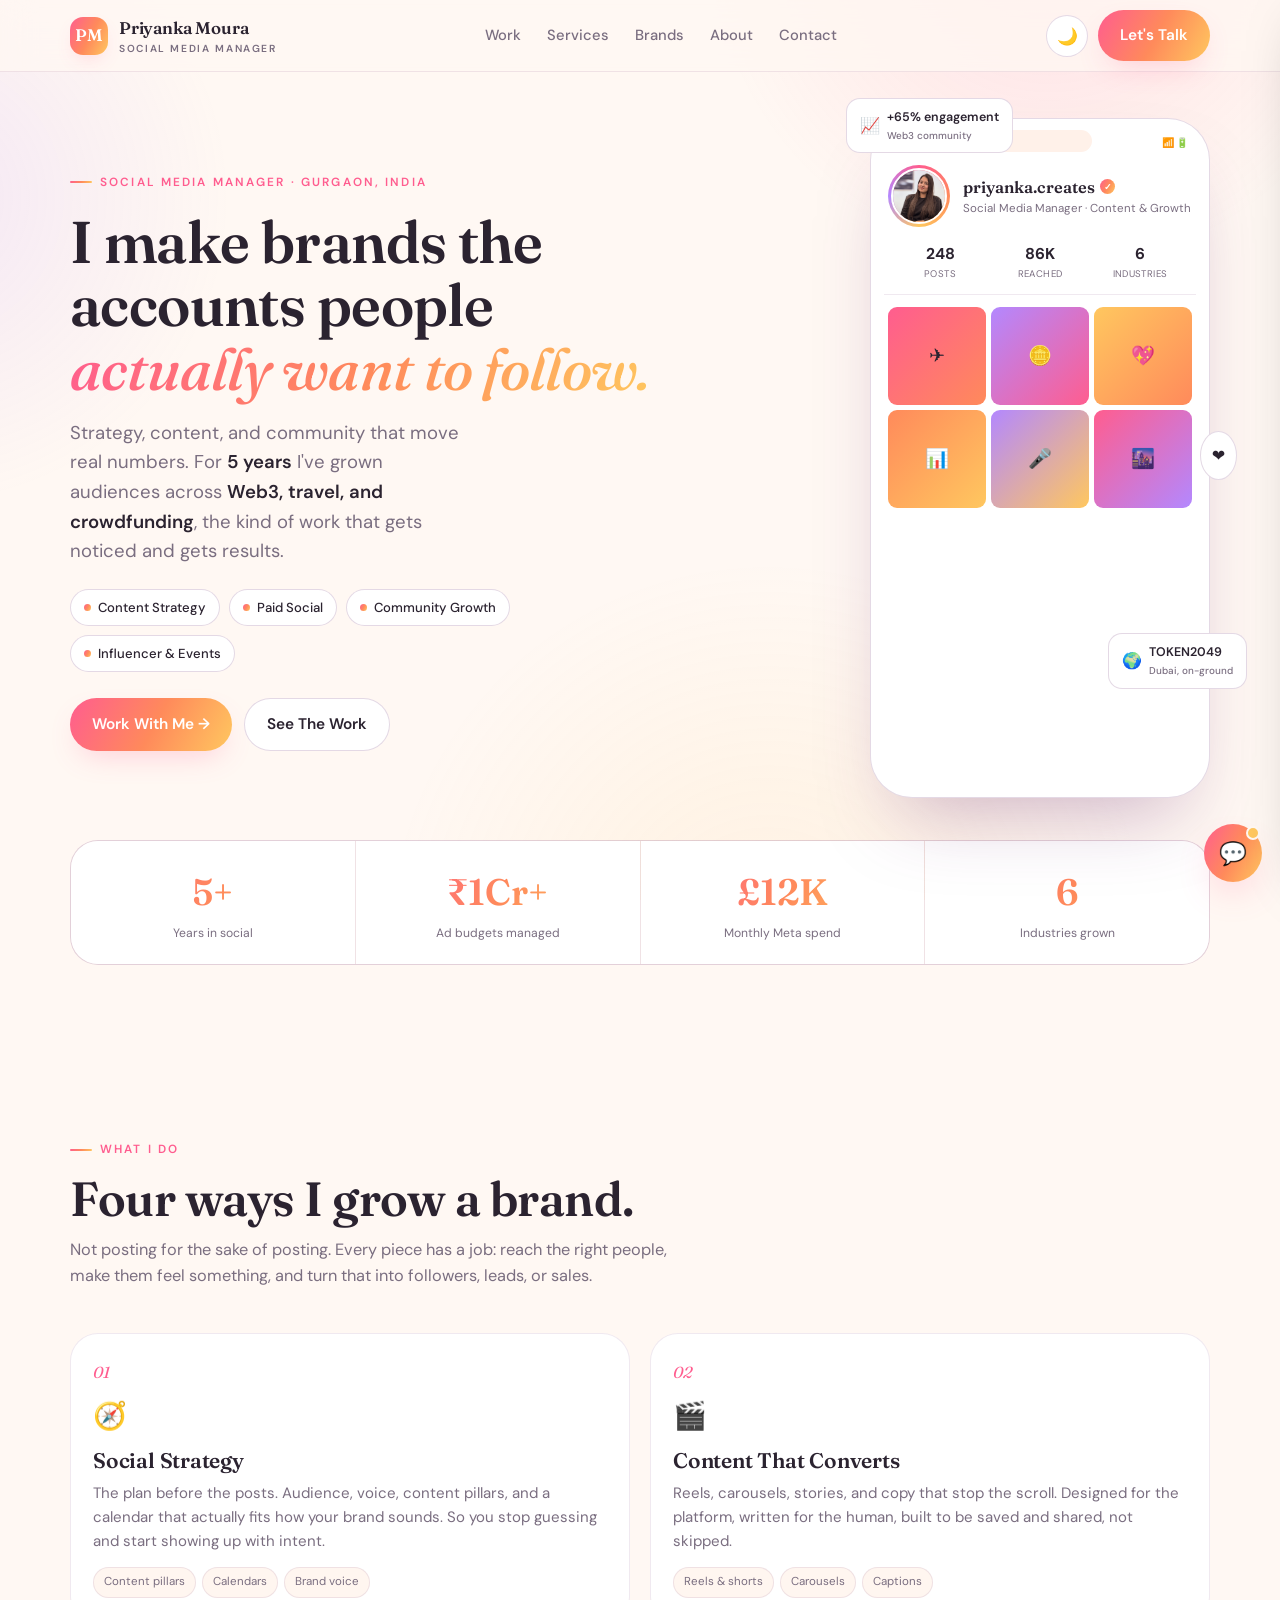
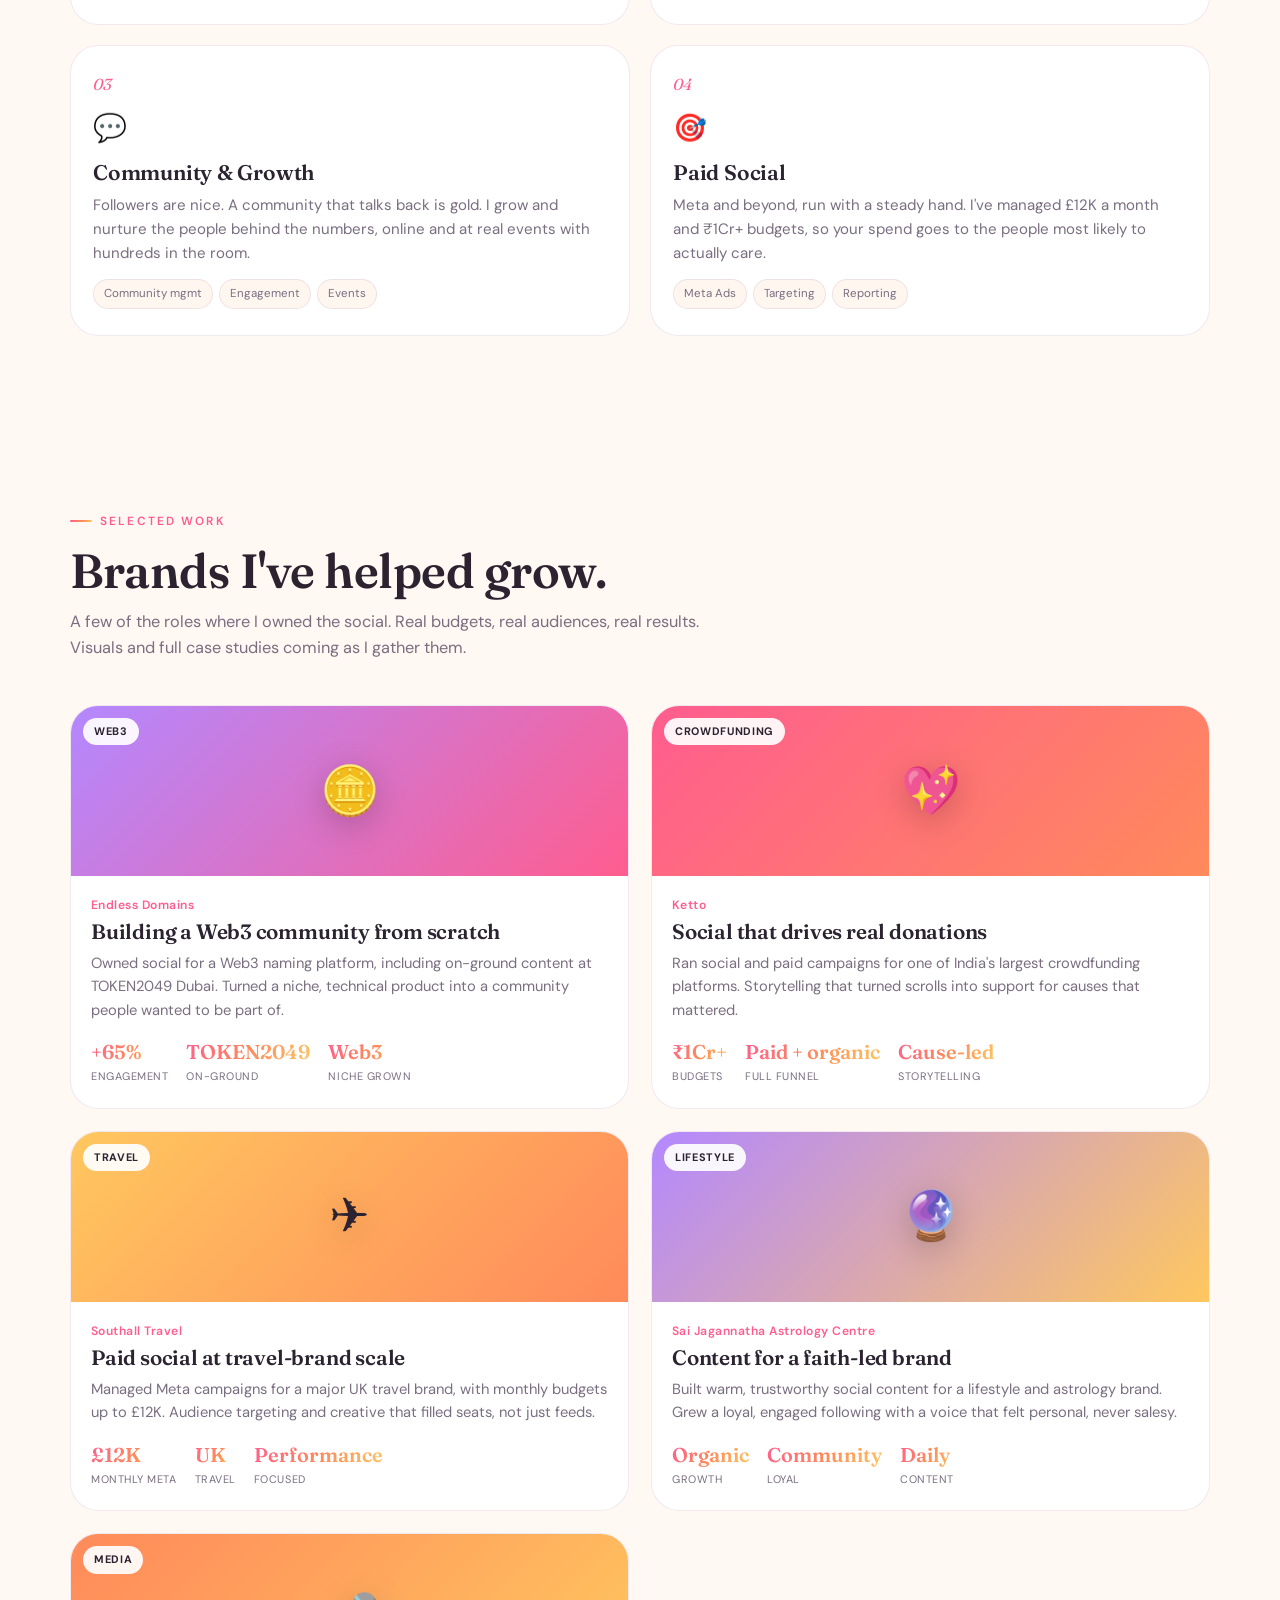
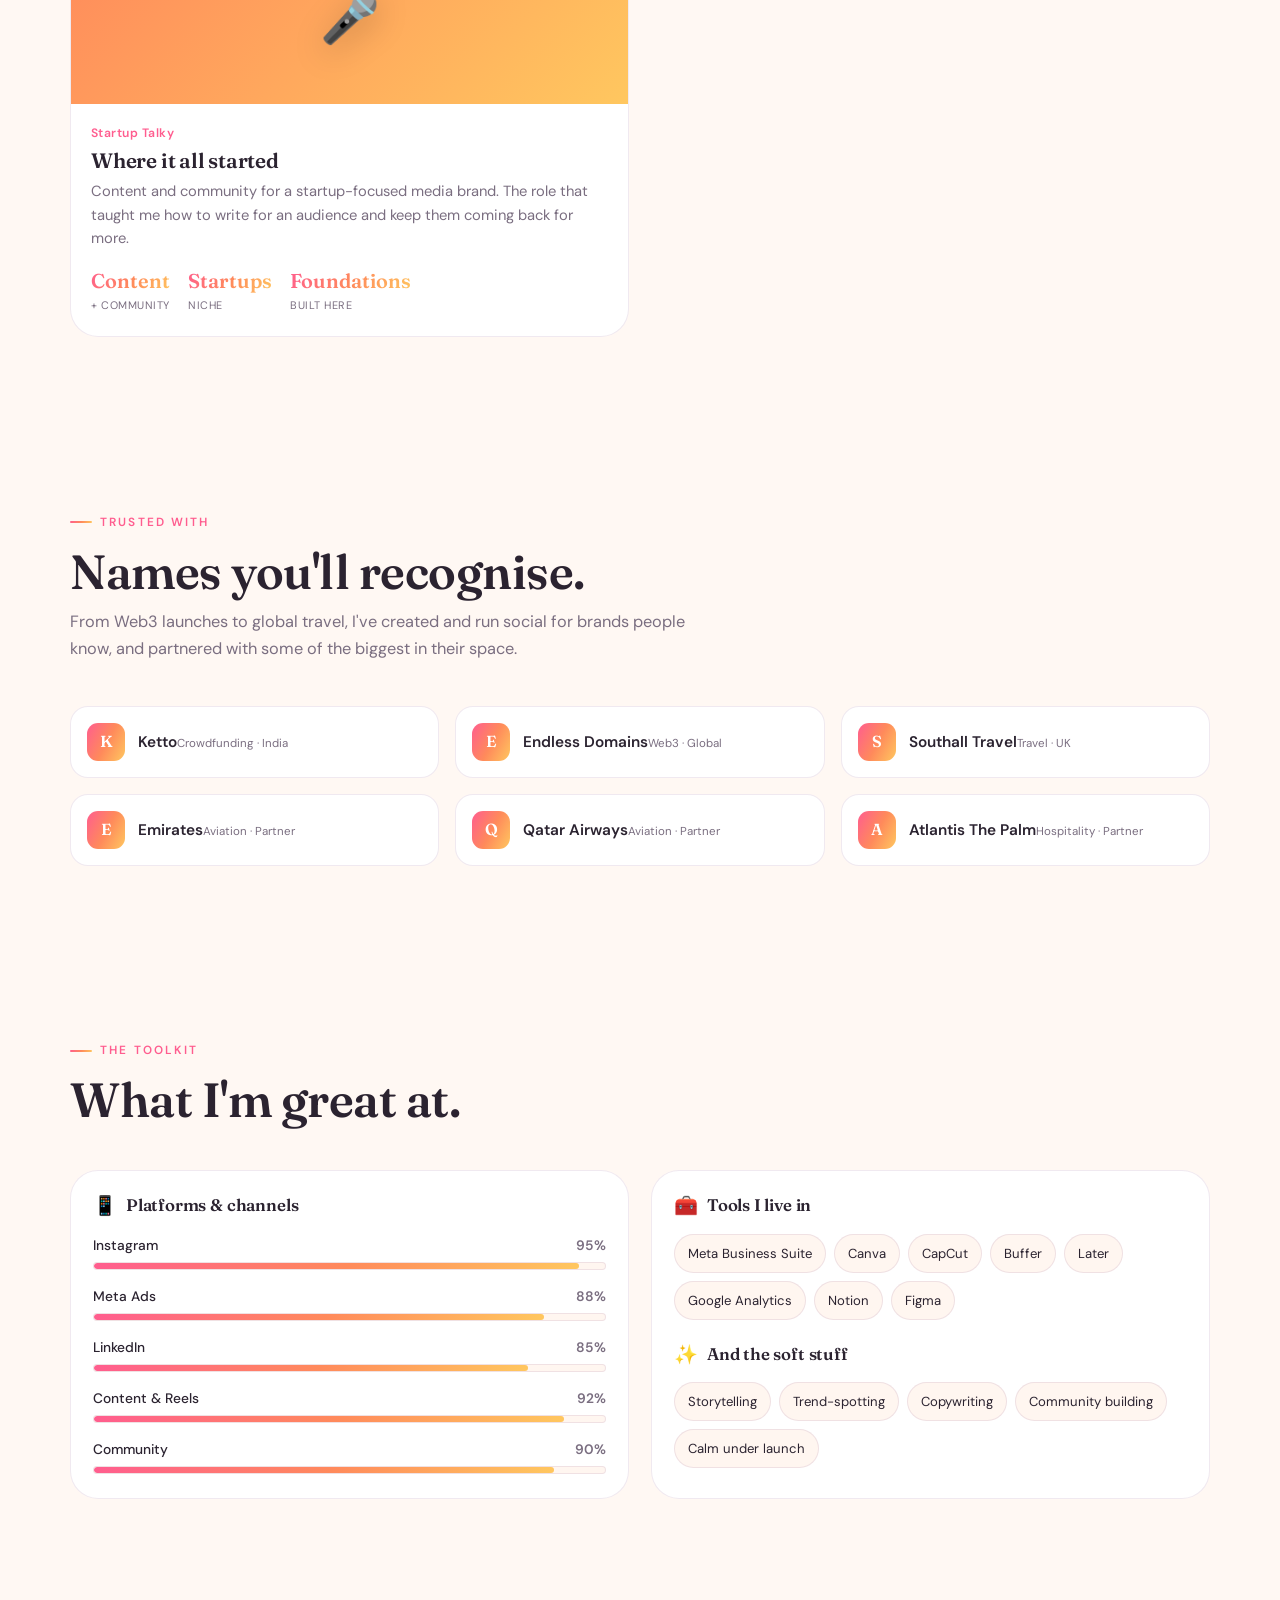
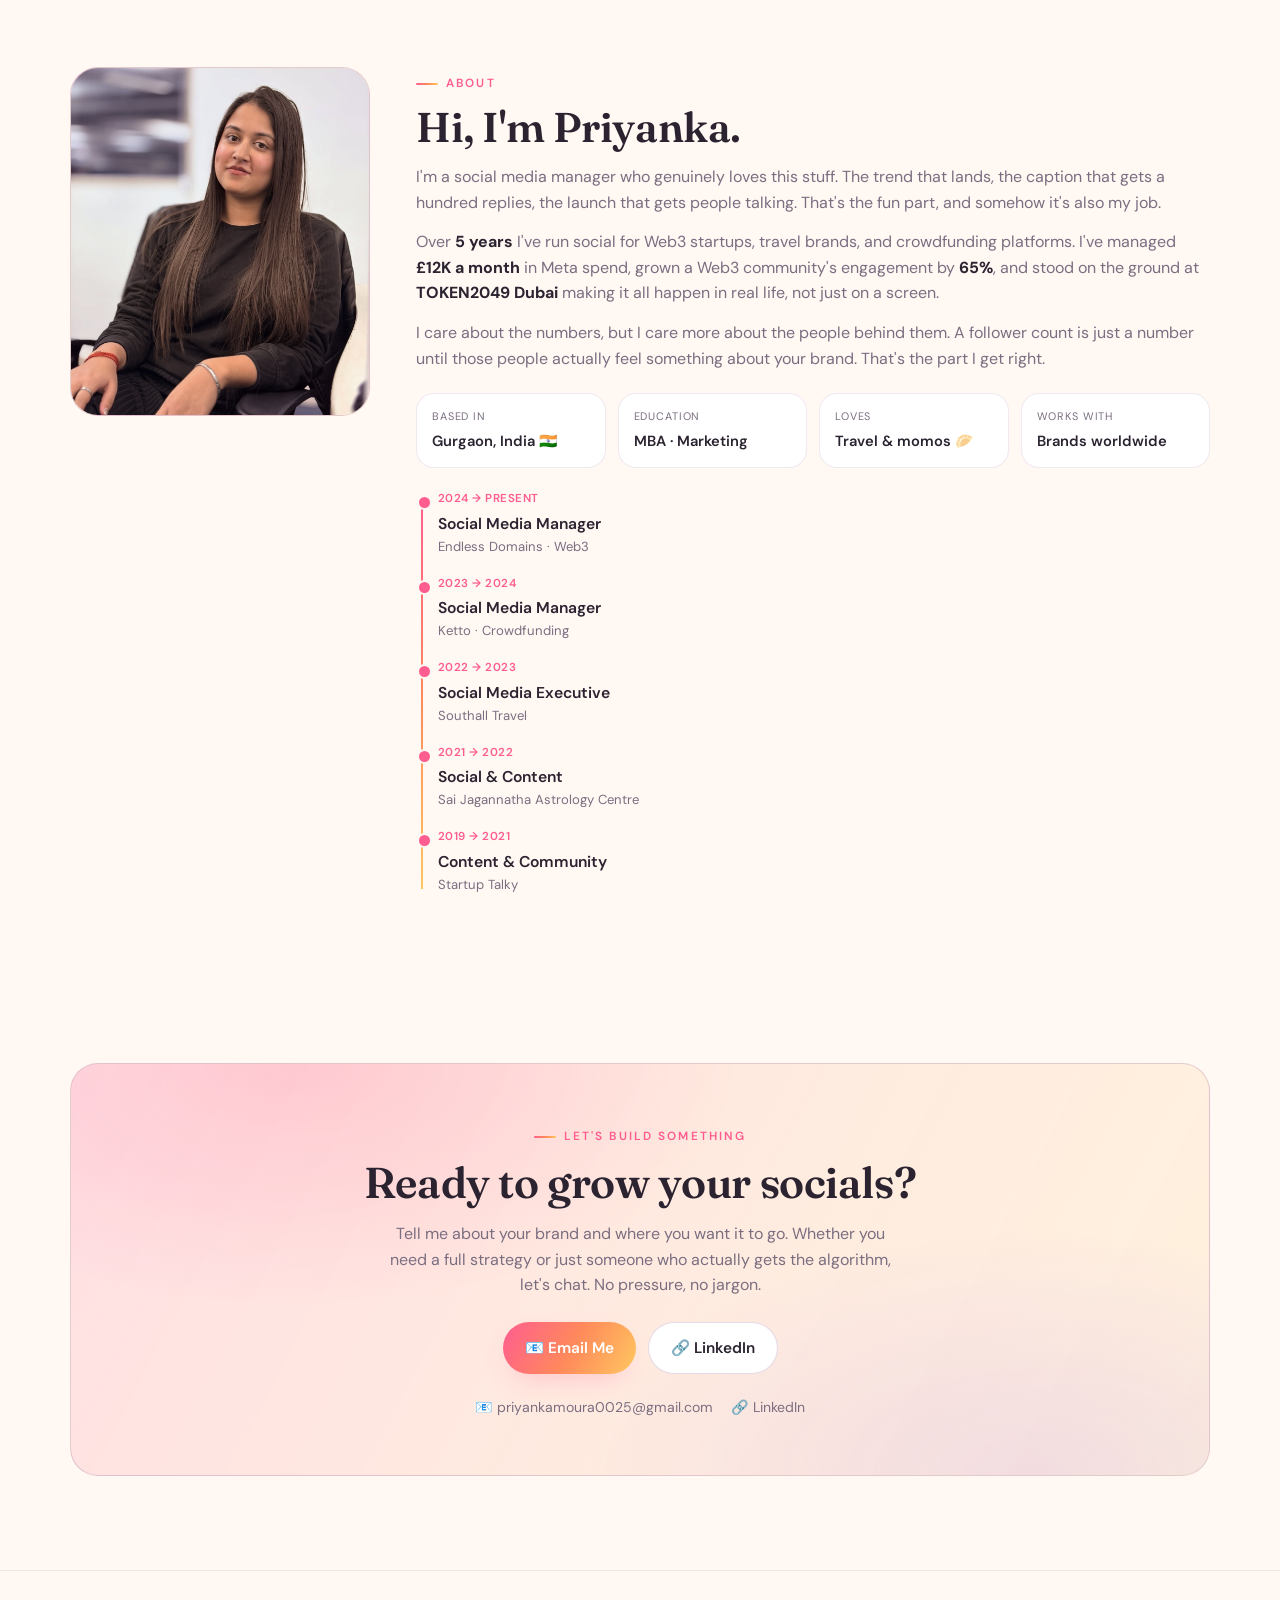
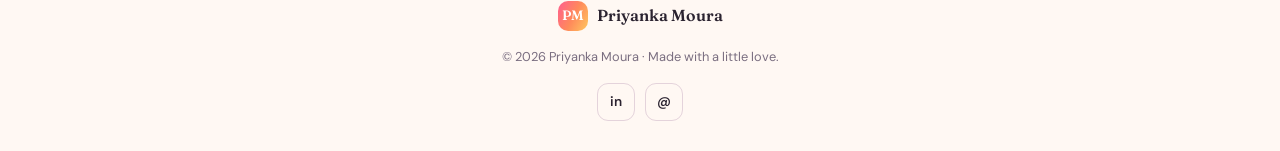
==== commit 7c5b4200: "Update index.html" ====
--- a/index.html
+++ b/index.html
@@ -527,7 +527,7 @@
         <div class="phone">
           <div class="ph-top"><span>9:41</span><span>📶 🔋</span></div>
           <div class="ph-prof">
-            <div class="story-ring"><div class="disc" id="feedDisc"><img src="images/priyanka.jpg" alt="Priyanka Moura" onerror="this.style.display='none';this.parentElement.innerHTML='PM'"></div></div>
+            <div class="story-ring"><div class="disc" id="feedDisc"><img src="priyanka.jpg" alt="Priyanka Moura" onerror="this.style.display='none';this.parentElement.innerHTML='PM'"></div></div>
             <div class="ph-meta">
               <div class="h">priyanka.creates <span class="tick">✓</span></div>
               <div class="s">Social Media Manager · Content & Growth</div>
@@ -645,8 +645,8 @@
 <section class="wrap" id="about">
   <div class="about-grid">
     <div class="about-photo reveal" id="aboutPhoto">
-      <img src="images/priyanka.jpg" alt="Priyanka Moura" onerror="this.parentElement.classList.remove('img-ok')">
-      <div class="ph"><div class="ring">📸</div>Drop a photo at<br><b>images/priyanka.jpg</b></div>
+      <img src="priyanka.jpg" alt="Priyanka Moura" onerror="this.parentElement.classList.remove('img-ok')">
+      <div class="ph"><div class="ring">📸</div>Drop a photo at<br><b>priyanka.jpg</b></div>
     </div>
     <div class="about-text reveal">
       <span class="eyebrow">About</span>
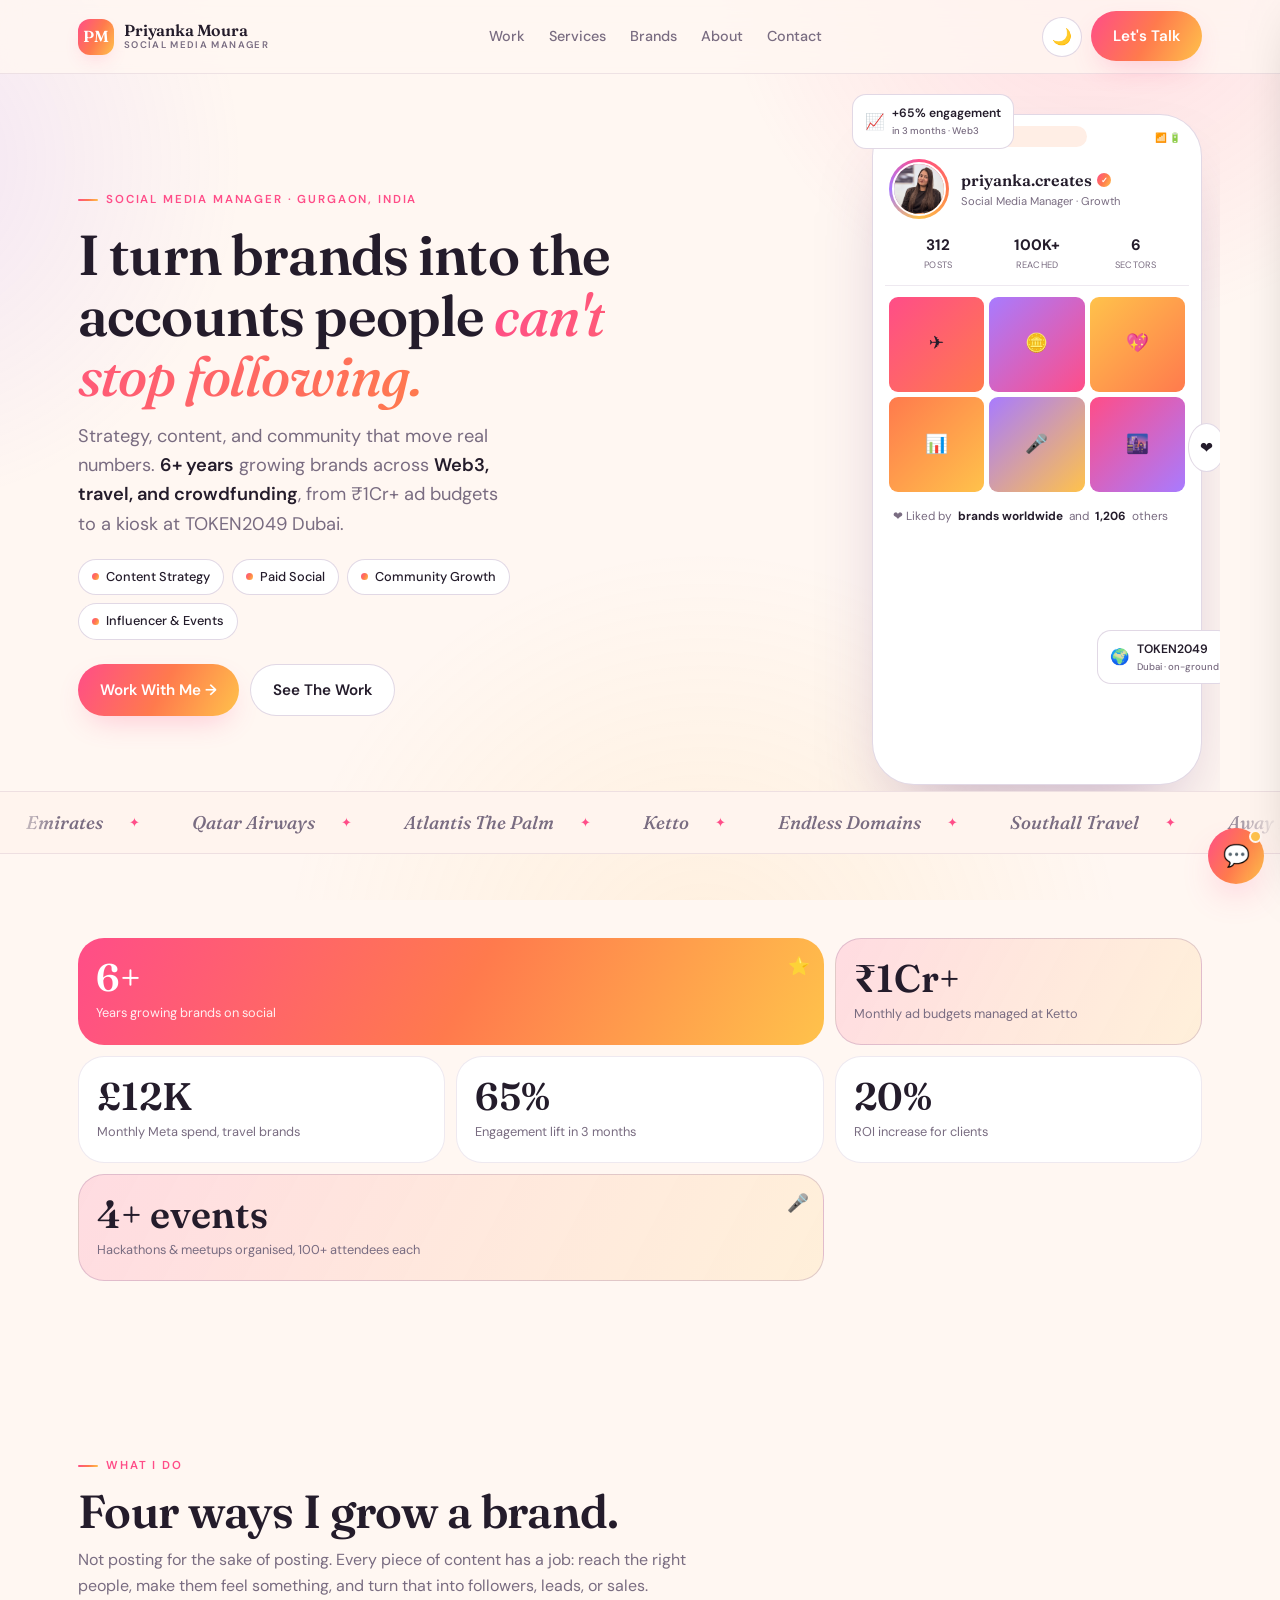
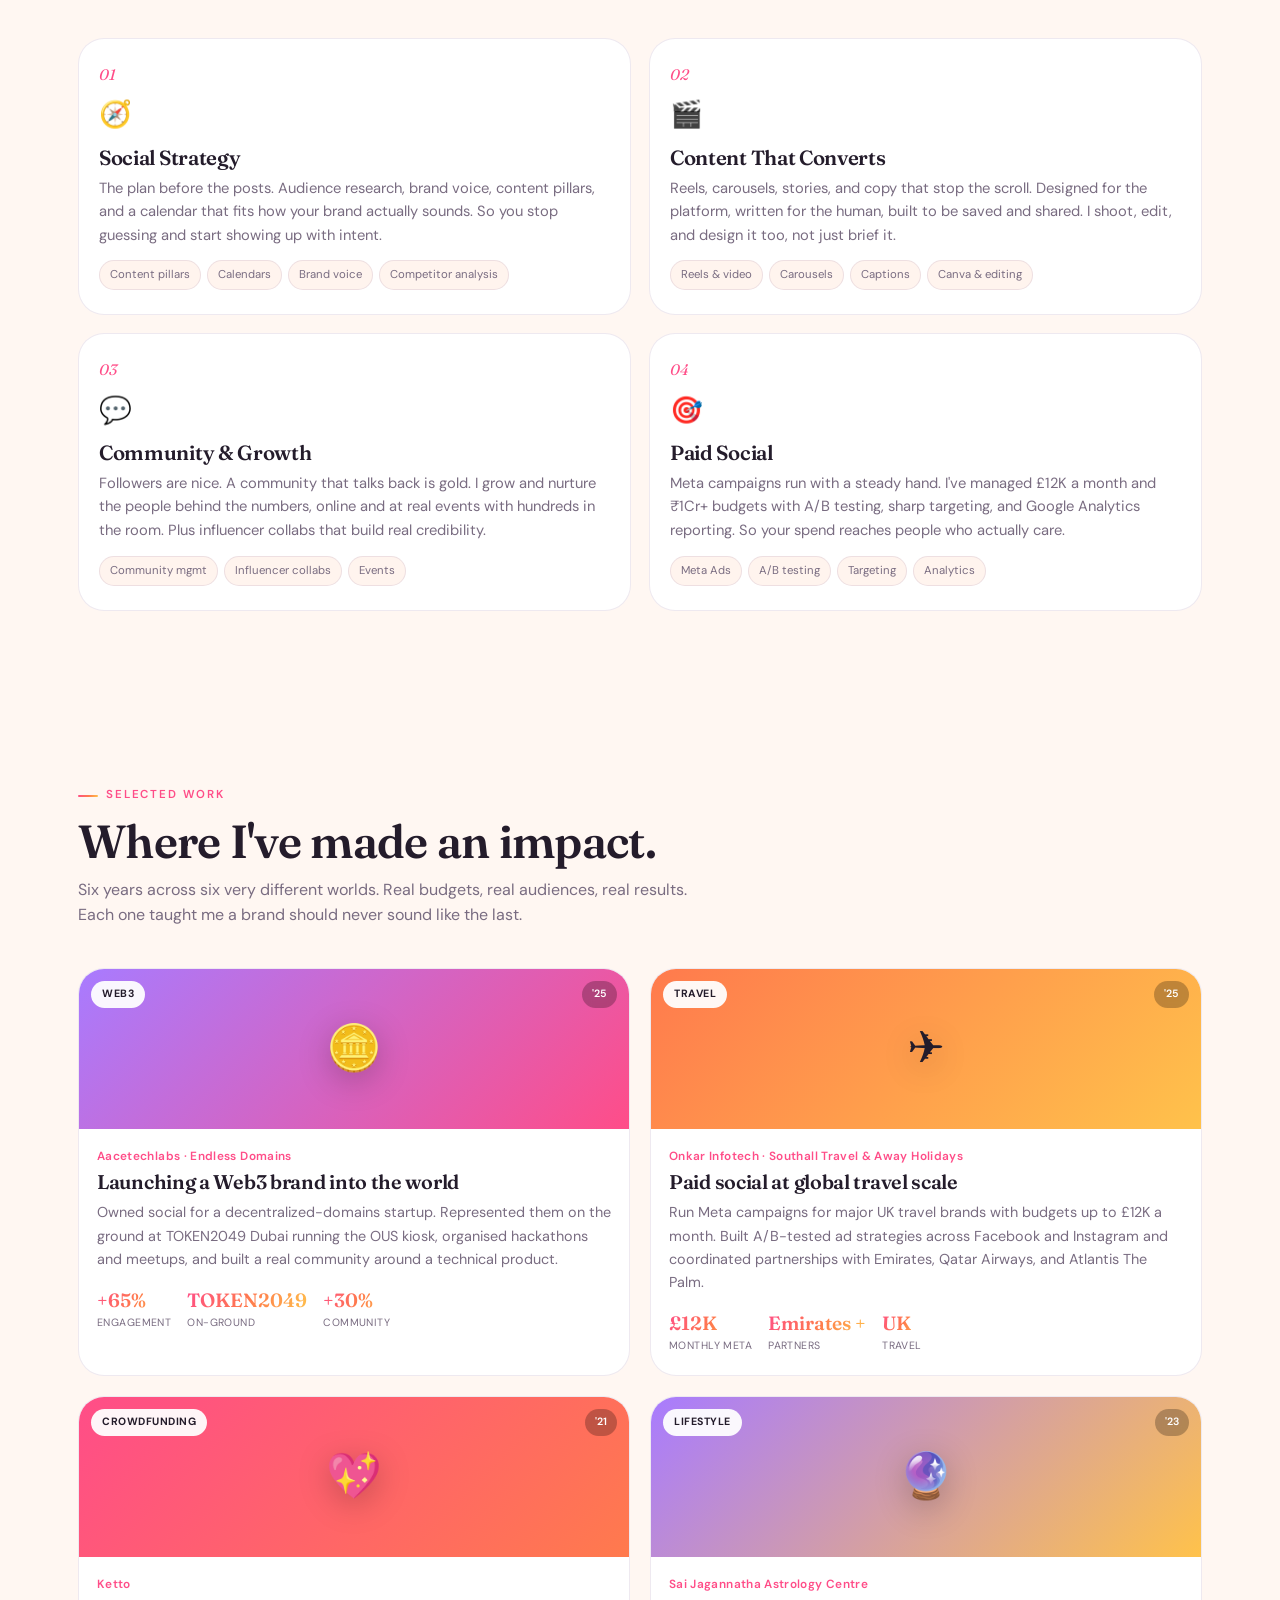
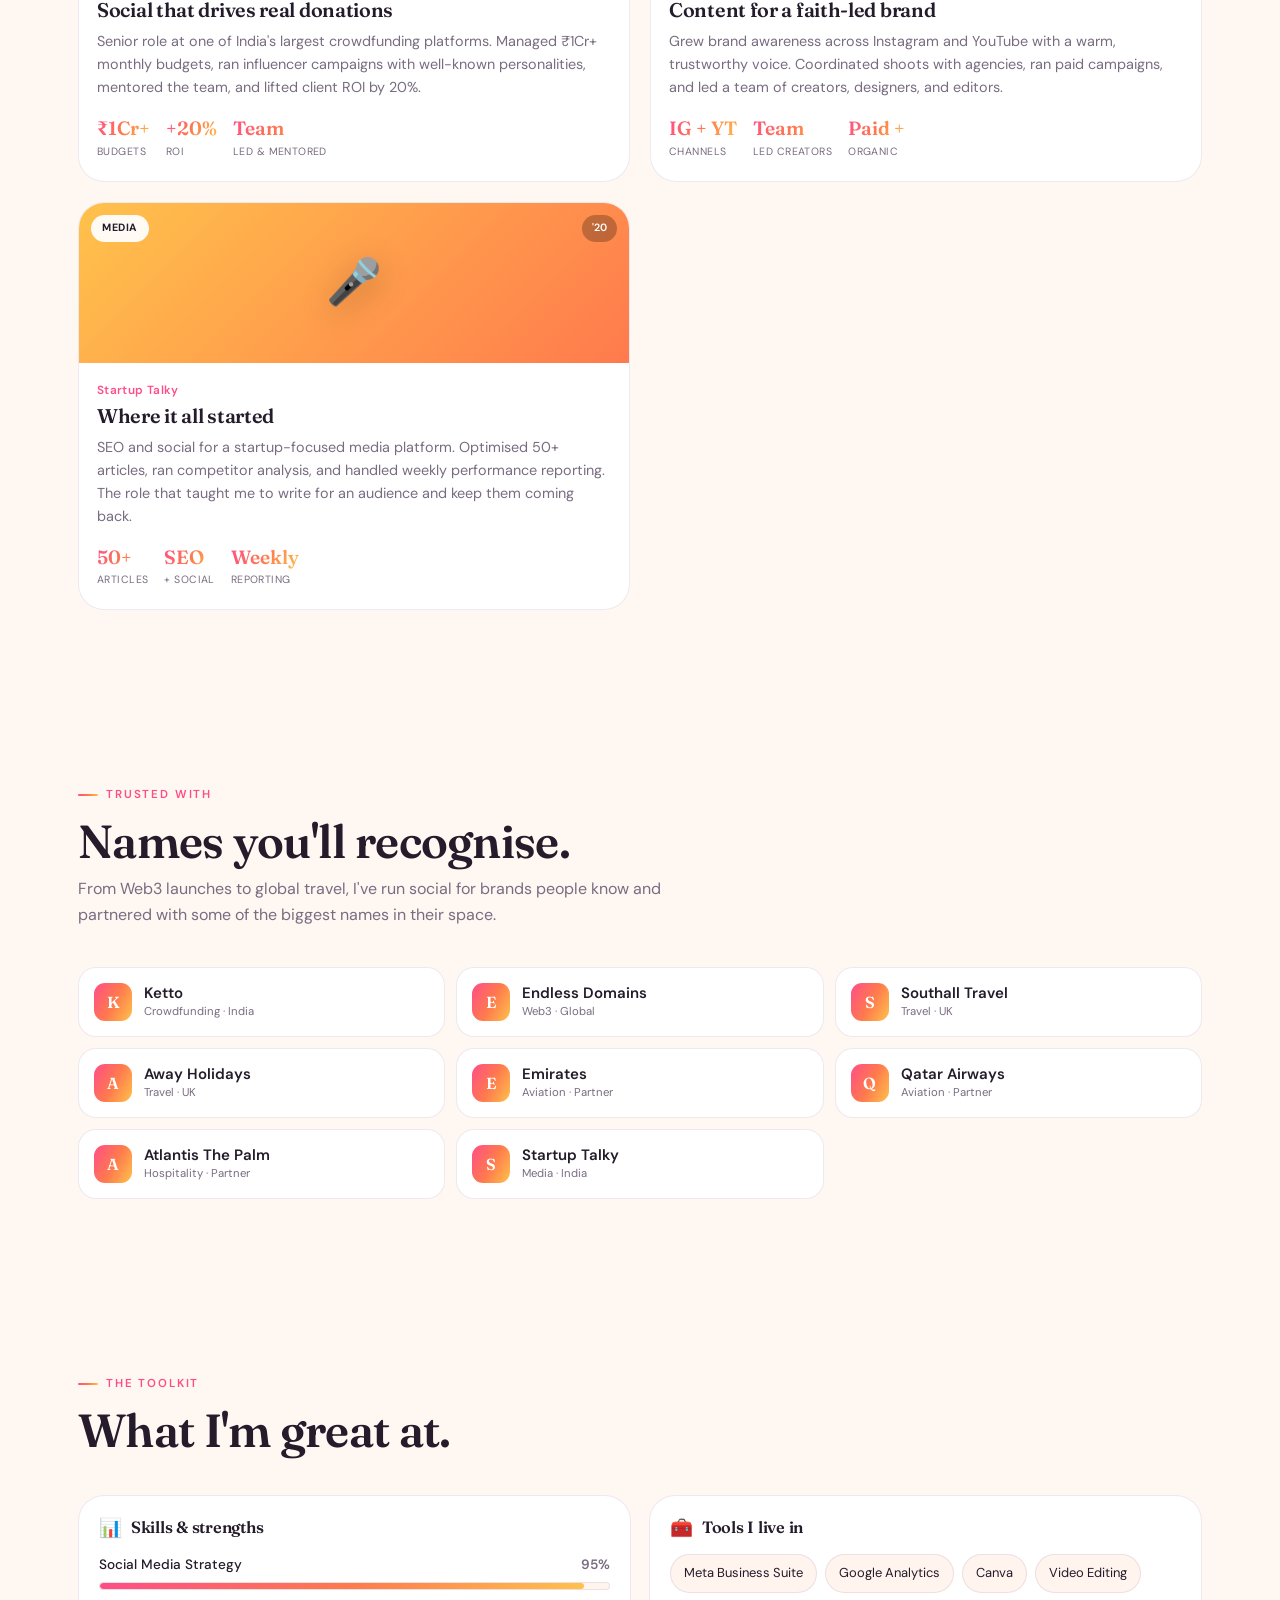
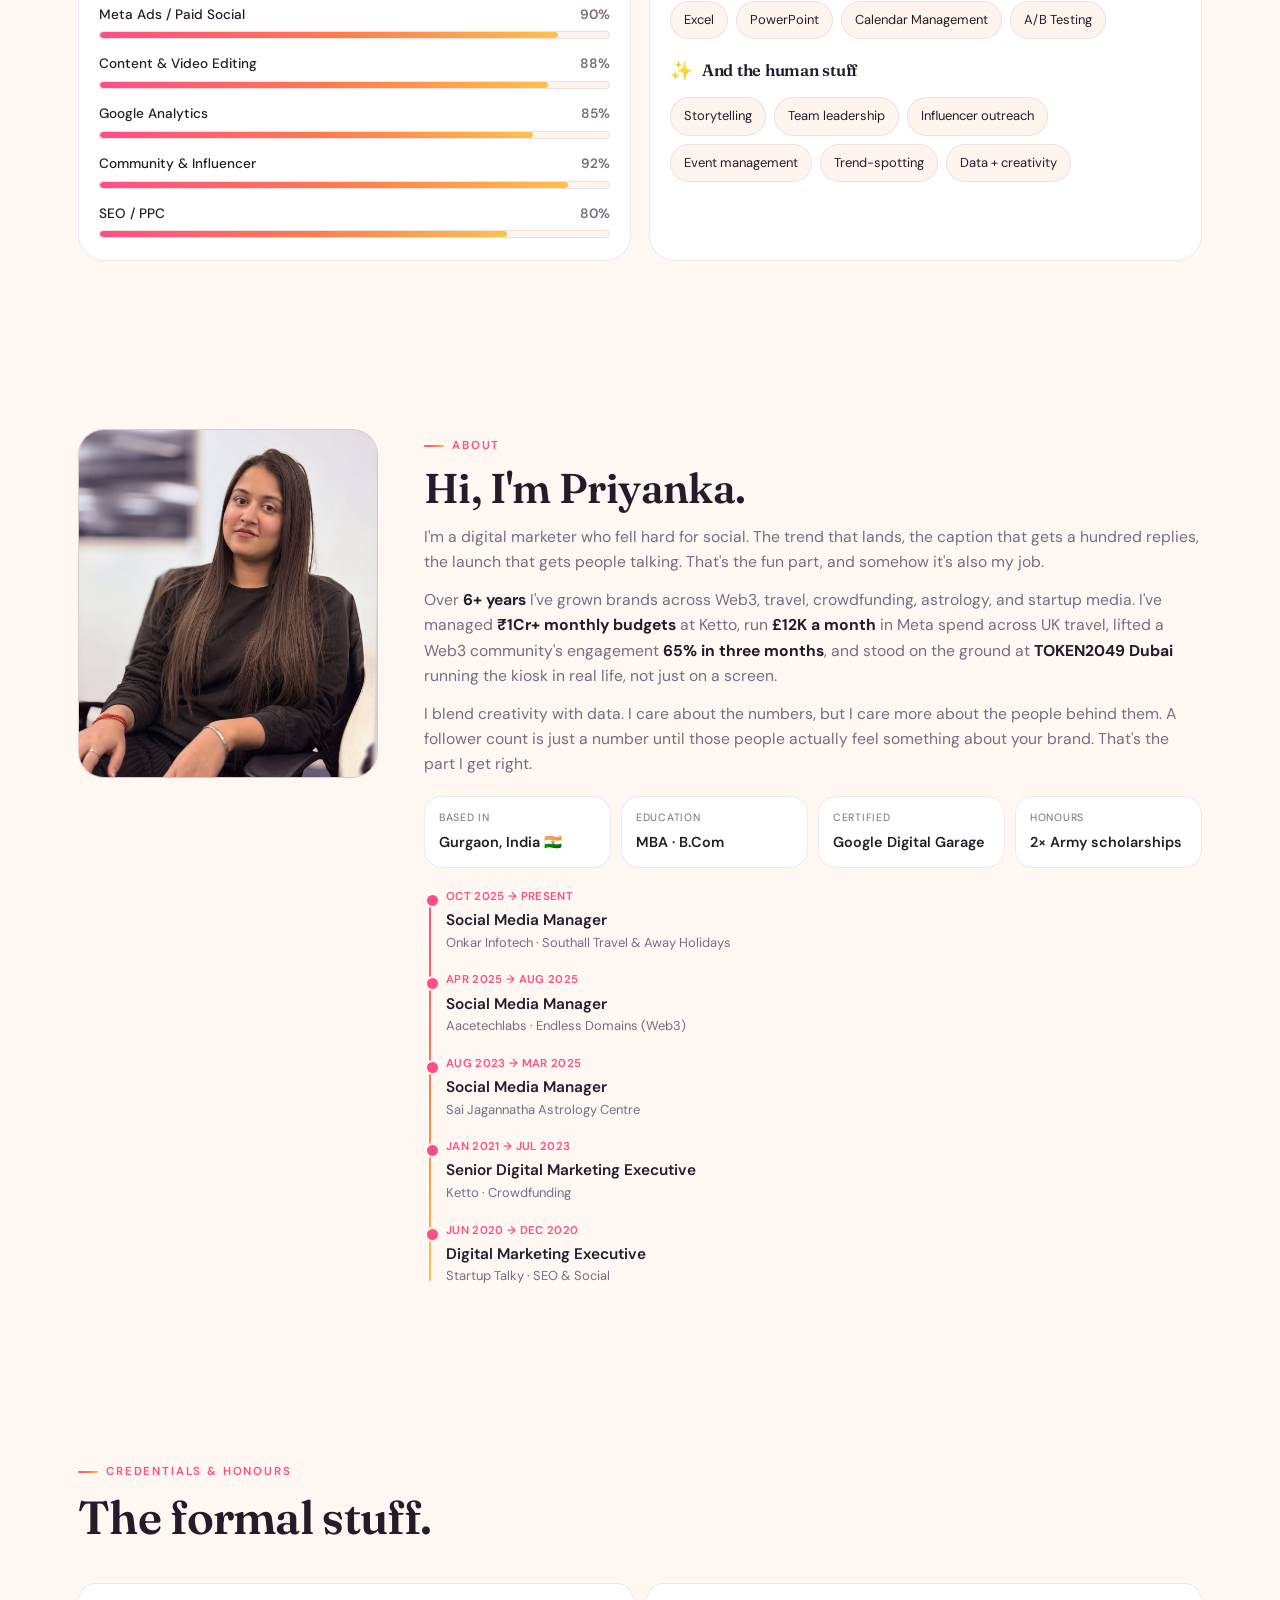
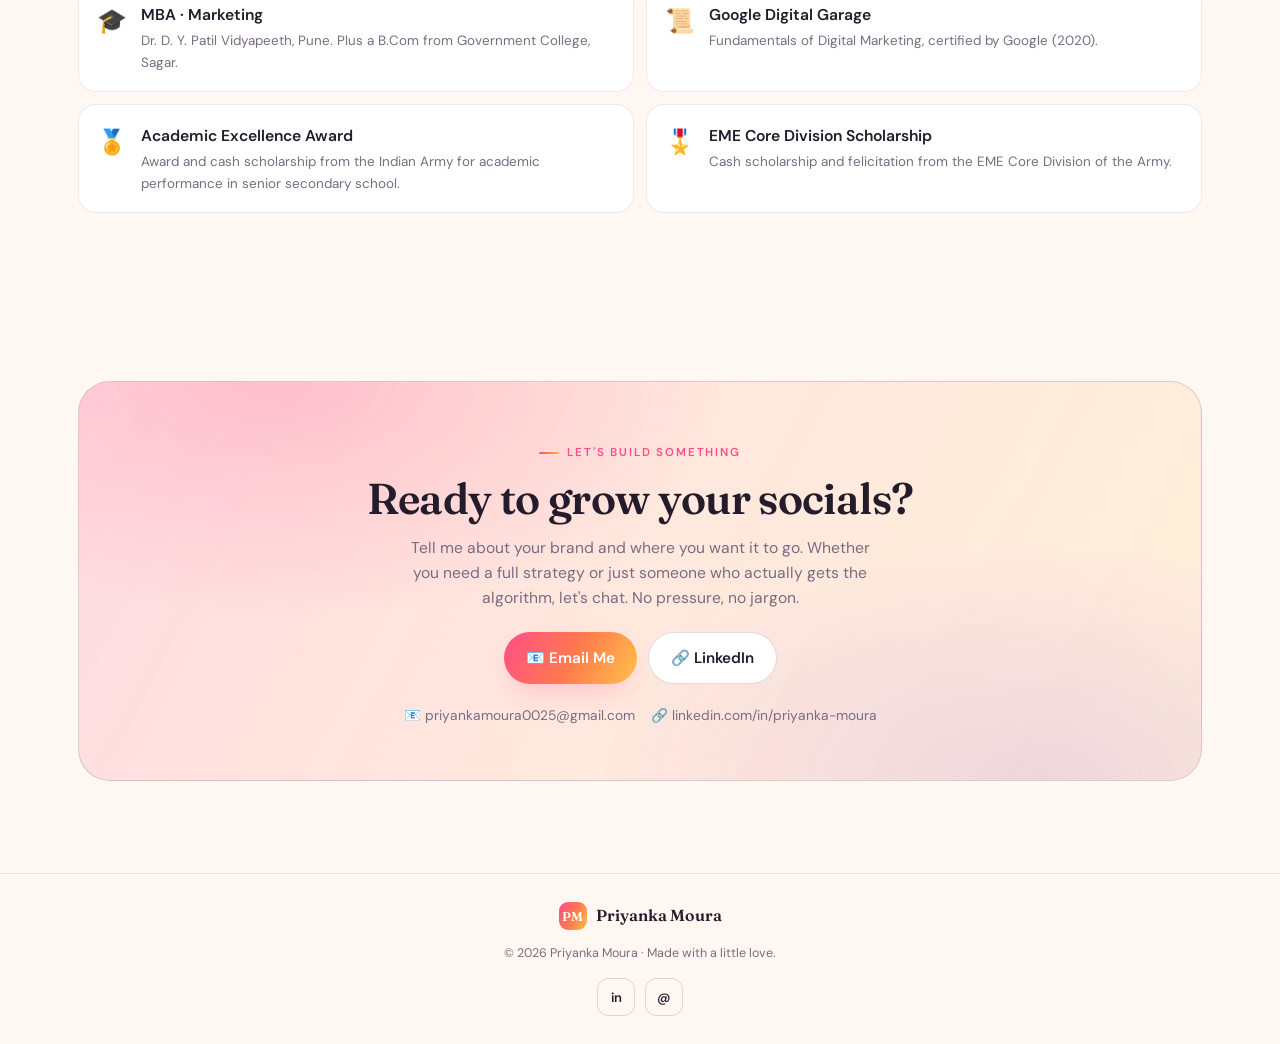
==== commit 38030b7d: "Update index.html" ====
--- a/index.html
+++ b/index.html
@@ -4,451 +4,443 @@
 <meta charset="UTF-8">
 <meta name="viewport" content="width=device-width, initial-scale=1.0">
 <title>Priyanka Moura · Social Media Manager</title>
-<meta name="description" content="Priyanka Moura is a social media manager who turns brands into the accounts people actually want to follow. 5 years, ₹1Cr+ budgets, work across Web3, travel, and crowdfunding.">
+<meta name="description" content="Priyanka Moura is a social media manager with 6+ years turning brands into accounts people actually want to follow. Web3, travel, crowdfunding. ₹1Cr+ budgets, TOKEN2049 Dubai, +65% engagement.">
+<meta property="og:title" content="Priyanka Moura · Social Media Manager">
+<meta property="og:description" content="6+ years growing brands across Web3, travel, and crowdfunding. Strategy, content, community, paid social.">
+<meta property="og:type" content="website">
 <link rel="preconnect" href="https://fonts.googleapis.com">
 <link rel="preconnect" href="https://fonts.gstatic.com" crossorigin>
-<link href="https://fonts.googleapis.com/css2?family=Fraunces:ital,opsz,wght@0,9..144,400;0,9..144,500;0,9..144,600;0,9..144,700;1,9..144,500&family=DM+Sans:opsz,wght@9..40,400;9..40,500;9..40,600;9..40,700&display=swap" rel="stylesheet">
+<link href="https://fonts.googleapis.com/css2?family=Fraunces:ital,opsz,wght@0,9..144,400;0,9..144,500;0,9..144,600;0,9..144,700;0,9..144,800;1,9..144,500;1,9..144,600&family=DM+Sans:opsz,wght@9..40,400;9..40,500;9..40,600;9..40,700&display=swap" rel="stylesheet">
 <style>
 /* ============================================================
-   PRIYANKA MOURA — "THE LIVING FEED" identity
-   Single self-contained file. Mobile-first.
-   Base rules = phone. min-width media queries scale up.
+   PRIYANKA MOURA — "THE LIVING FEED" v2
+   Single self-contained file. MOBILE-FIRST (base = phone).
+   min-width media queries scale up to tablet/desktop.
    ============================================================ */
 
 :root{
-  /* sunset brand accents (theme-independent) */
-  --rose:#FF5D8F;
-  --coral:#FF8A5B;
-  --gold:#FFC75F;
-  --lilac:#B388FF;
-  --plum:#6A2C70;
-
+  --rose:#FF4D88; --coral:#FF7A4D; --gold:#FFC24B; --lilac:#A87BFF; --plum:#5B2A6E;
   --grad:linear-gradient(118deg, var(--rose), var(--coral) 52%, var(--gold));
   --grad-2:linear-gradient(135deg, var(--lilac), var(--rose) 60%, var(--coral));
-  --grad-soft:linear-gradient(118deg, rgba(255,93,143,.16), rgba(255,138,91,.12), rgba(255,199,95,.14));
-
+  --grad-soft:linear-gradient(118deg, rgba(255,77,136,.16), rgba(255,122,77,.12), rgba(255,194,75,.14));
   --display:'Fraunces',Georgia,serif;
   --body:'DM Sans',system-ui,sans-serif;
-
-  --r-sm:12px; --r:18px; --r-lg:28px; --r-pill:999px;
+  --r-sm:12px; --r:18px; --r-lg:26px; --r-xl:32px; --r-pill:999px;
   --ease:cubic-bezier(.22,1,.36,1);
-  --maxw:1180px; --nav-h:72px;
+  --maxw:1160px; --nav-h:66px;
 }
-
 [data-theme="light"]{
-  --bg:#FFF8F3; --bg2:#FFF1E9; --surface:#FFFFFF; --surface2:#FFF6F0;
-  --border:rgba(106,44,112,.10); --border2:rgba(106,44,112,.18);
-  --text:#2B2330; --muted:#7A6E80; --faint:#A99FAE;
-  --glow:rgba(255,93,143,.30);
-  --card-shadow:0 24px 60px -30px rgba(106,44,112,.28);
-  --ph-shadow:0 40px 80px -30px rgba(106,44,112,.35);
+  --bg:#FFF7F2; --bg2:#FFEEE5; --surface:#FFFFFF; --surface2:#FFF4EE;
+  --border:rgba(91,42,110,.10); --border2:rgba(91,42,110,.18);
+  --text:#241C2B; --muted:#796C81; --faint:#A99FAE;
+  --glow:rgba(255,77,136,.32);
+  --card-shadow:0 22px 55px -30px rgba(91,42,110,.30);
+  --ph-shadow:0 40px 80px -30px rgba(91,42,110,.38);
 }
 [data-theme="dark"]{
-  --bg:#1A1320; --bg2:#160F1C; --surface:#241A2E; --surface2:#2C2138;
-  --border:rgba(255,255,255,.09); --border2:rgba(255,255,255,.16);
-  --text:#F5EEF5; --muted:#B6A6BD; --faint:#7E6E86;
-  --glow:rgba(255,93,143,.34);
+  --bg:#160F1C; --bg2:#120B17; --surface:#211829; --surface2:#2A1F35;
+  --border:rgba(255,255,255,.09); --border2:rgba(255,255,255,.17);
+  --text:#F6EFF6; --muted:#B7A8BE; --faint:#7E6E86;
+  --glow:rgba(255,77,136,.36);
   --card-shadow:0 24px 60px -28px rgba(0,0,0,.7);
-  --ph-shadow:0 40px 90px -30px rgba(0,0,0,.75);
+  --ph-shadow:0 40px 90px -30px rgba(0,0,0,.78);
 }
 
 *{box-sizing:border-box;margin:0;padding:0}
 html{scroll-behavior:smooth;scroll-padding-top:var(--nav-h);overflow-x:clip}
 body{
-  font-family:var(--body); background:var(--bg); color:var(--text);
-  line-height:1.6; overflow-x:clip; -webkit-font-smoothing:antialiased;
+  font-family:var(--body); background:var(--bg); color:var(--text); line-height:1.6;
+  overflow-x:clip; -webkit-font-smoothing:antialiased;
   transition:background .5s var(--ease), color .5s var(--ease);
 }
 img{max-width:100%;display:block}
 a{color:inherit;text-decoration:none}
 button{font-family:inherit;cursor:pointer;border:none;background:none;color:inherit}
 
-/* warm ambient background blobs */
 body::before{
   content:""; position:fixed; inset:0; z-index:-2; pointer-events:none;
   background:
-    radial-gradient(45vw 45vw at 82% -8%, rgba(255,93,143,.16), transparent 60%),
-    radial-gradient(40vw 40vw at -6% 22%, rgba(179,136,255,.14), transparent 60%),
-    radial-gradient(50vw 50vw at 60% 105%, rgba(255,199,95,.12), transparent 60%);
+    radial-gradient(50vw 50vw at 86% -6%, rgba(255,77,136,.16), transparent 60%),
+    radial-gradient(45vw 45vw at -8% 18%, rgba(168,123,255,.14), transparent 60%),
+    radial-gradient(55vw 55vw at 55% 108%, rgba(255,194,75,.12), transparent 60%);
 }
 
-.wrap{max-width:var(--maxw); margin:0 auto; padding-left:20px; padding-right:20px} /* horizontal only */
-section{padding:54px 0}
+.wrap{max-width:var(--maxw); margin:0 auto; padding-left:18px; padding-right:18px} /* horizontal only */
+section{padding:48px 0}
 
 /* ---- shared type ---- */
 .eyebrow{
-  font-family:var(--body); font-weight:600; font-size:.74rem; letter-spacing:.18em;
+  font-family:var(--body); font-weight:600; font-size:.72rem; letter-spacing:.16em;
   text-transform:uppercase; color:var(--rose); display:inline-flex; align-items:center; gap:8px;
 }
-.eyebrow::before{content:""; width:22px; height:2px; border-radius:2px; background:var(--grad)}
-h1,h2,h3{font-family:var(--display); font-weight:600; line-height:1.08; letter-spacing:-.01em}
-.sec-head{max-width:640px; margin-bottom:34px}
-.sec-head h2{font-size:clamp(1.9rem,6.4vw,3rem); margin:14px 0 12px}
-.sec-head p{color:var(--muted); font-size:1.02rem}
-.grad-text{
-  background:var(--grad); -webkit-background-clip:text; background-clip:text; color:transparent;
-}
+.eyebrow::before{content:""; width:20px; height:2px; border-radius:2px; background:var(--grad)}
+h1,h2,h3{font-family:var(--display); font-weight:600; line-height:1.07; letter-spacing:-.015em}
+.sec-head{max-width:620px; margin-bottom:28px}
+.sec-head h2{font-size:clamp(1.85rem,8vw,2.9rem); margin:12px 0 10px}
+.sec-head p{color:var(--muted); font-size:1rem}
+.grad-text{background:var(--grad); -webkit-background-clip:text; background-clip:text; color:transparent}
 
 /* ---- buttons ---- */
-.btn{
-  display:inline-flex; align-items:center; gap:8px; font-weight:600; font-size:.96rem;
-  padding:13px 22px; border-radius:var(--r-pill); transition:transform .35s var(--ease), box-shadow .35s var(--ease), background .3s;
-}
+.btn{display:inline-flex; align-items:center; gap:8px; font-weight:600; font-size:.95rem;
+  padding:13px 22px; border-radius:var(--r-pill); transition:transform .35s var(--ease), box-shadow .35s var(--ease), background .3s, border-color .3s; will-change:transform}
 .btn-primary{background:var(--grad); color:#fff; box-shadow:0 12px 30px -10px var(--glow)}
-.btn-primary:hover{transform:translateY(-2px); box-shadow:0 18px 40px -10px var(--glow)}
+.btn-primary:hover{transform:translateY(-2px); box-shadow:0 18px 42px -10px var(--glow)}
 .btn-ghost{background:var(--surface); border:1px solid var(--border2); color:var(--text)}
 .btn-ghost:hover{transform:translateY(-2px); border-color:var(--rose)}
 
 /* ============================================================ NAV */
-#hdr{
-  position:sticky; top:0; z-index:60; height:var(--nav-h);
-  display:flex; align-items:center;
-  background:color-mix(in srgb, var(--bg) 78%, transparent);
-  backdrop-filter:blur(16px); -webkit-backdrop-filter:blur(16px);
-  border-bottom:1px solid var(--border);
-}
+#hdr{position:sticky; top:0; z-index:60; height:var(--nav-h); display:flex; align-items:center;
+  background:color-mix(in srgb, var(--bg) 80%, transparent); backdrop-filter:blur(16px); -webkit-backdrop-filter:blur(16px);
+  border-bottom:1px solid var(--border)}
 #hdr .wrap{display:flex; align-items:center; justify-content:space-between; width:100%}
-.brand{display:flex; align-items:center; gap:11px; font-weight:600}
-.brand .mark{
-  width:38px; height:38px; border-radius:13px; background:var(--grad); color:#fff;
-  display:grid; place-items:center; font-family:var(--display); font-size:1.05rem; font-weight:600;
-  box-shadow:0 8px 20px -8px var(--glow);
-}
-.brand .nm{font-family:var(--display); font-size:1.06rem; letter-spacing:-.01em}
-.brand .nm small{display:block; font-family:var(--body); font-size:.64rem; letter-spacing:.16em; text-transform:uppercase; color:var(--muted); font-weight:600}
+.brand{display:flex; align-items:center; gap:10px; font-weight:600; min-width:0}
+.brand .mark{width:36px; height:36px; border-radius:12px; background:var(--grad); color:#fff;
+  display:grid; place-items:center; font-family:var(--display); font-size:1rem; font-weight:600; flex:none; box-shadow:0 8px 20px -8px var(--glow)}
+.brand .nm{font-family:var(--display); font-size:1rem; letter-spacing:-.01em; line-height:1.1; white-space:nowrap}
+.brand .nm small{display:block; font-family:var(--body); font-size:.6rem; letter-spacing:.14em; text-transform:uppercase; color:var(--muted); font-weight:600}
 .nav-links{display:none}
-.nav-right{display:flex; align-items:center; gap:10px}
-.toggle{
-  width:42px; height:42px; border-radius:var(--r-pill); border:1px solid var(--border2);
-  background:var(--surface); display:grid; place-items:center; font-size:1.05rem; transition:transform .4s var(--ease), border-color .3s;
-}
+.nav-right{display:flex; align-items:center; gap:9px}
+.toggle{width:40px; height:40px; border-radius:var(--r-pill); border:1px solid var(--border2); background:var(--surface);
+  display:grid; place-items:center; font-size:1rem; transition:transform .4s var(--ease), border-color .3s; flex:none}
 .toggle:hover{transform:rotate(-18deg) scale(1.05); border-color:var(--rose)}
 .nav-cta{display:none}
-.burger{
-  width:42px; height:42px; border-radius:13px; border:1px solid var(--border2);
-  background:var(--surface); display:grid; place-items:center; font-size:1.2rem;
-}
-/* mobile drawer */
-.drawer{
-  position:fixed; inset:0 0 0 auto; width:min(82vw,340px); z-index:80;
-  background:var(--surface); border-left:1px solid var(--border);
-  transform:translateX(110%); transition:transform .45s var(--ease);
-  padding:84px 26px 26px; display:flex; flex-direction:column; gap:6px;
-  box-shadow:-30px 0 60px -30px rgba(0,0,0,.4);
-}
+.burger{width:40px; height:40px; border-radius:12px; border:1px solid var(--border2); background:var(--surface);
+  display:grid; place-items:center; font-size:1.15rem; flex:none}
+.drawer{position:fixed; inset:0 0 0 auto; width:min(82vw,330px); z-index:80; background:var(--surface);
+  border-left:1px solid var(--border); transform:translateX(110%); transition:transform .45s var(--ease);
+  padding:80px 24px 24px; display:flex; flex-direction:column; gap:4px; box-shadow:-30px 0 60px -30px rgba(0,0,0,.4)}
 .drawer.open{transform:translateX(0)}
-.drawer a{padding:14px 12px; border-radius:12px; font-weight:600; font-size:1.08rem; transition:background .2s}
+.drawer a{padding:14px 12px; border-radius:12px; font-weight:600; font-size:1.06rem; transition:background .2s}
 .drawer a:hover{background:var(--surface2)}
-.drawer .btn{margin-top:14px; justify-content:center}
-.drawer-x{position:absolute; top:22px; right:22px; font-size:1.4rem; width:40px; height:40px; border-radius:12px; border:1px solid var(--border2)}
-.scrim{position:fixed; inset:0; z-index:70; background:rgba(20,10,25,.4); opacity:0; pointer-events:none; transition:opacity .4s}
+.drawer .btn{margin-top:12px; justify-content:center}
+.drawer-x{position:absolute; top:20px; right:20px; font-size:1.3rem; width:38px; height:38px; border-radius:12px; border:1px solid var(--border2)}
+.scrim{position:fixed; inset:0; z-index:70; background:rgba(20,10,25,.45); opacity:0; pointer-events:none; transition:opacity .4s}
 .scrim.show{opacity:1; pointer-events:auto}
 
 /* ============================================================ HERO */
-.hero{position:relative; padding-top:30px; padding-bottom:18px}
-.hero-eyebrow{margin-bottom:18px}
-.hero h1{font-size:clamp(2.4rem,10vw,4.3rem); margin-bottom:18px}
+.hero{position:relative; padding-top:18px; padding-bottom:6px; overflow:clip}
+.hero-eyebrow{margin-bottom:16px}
+.hero h1{font-size:clamp(2.35rem,11vw,4.3rem); margin-bottom:16px}
 .hero h1 .ital{font-style:italic; font-weight:500}
-.hero .lede{color:var(--muted); font-size:1.08rem; max-width:30ch; margin-bottom:22px}
+.hero .lede{color:var(--muted); font-size:1.04rem; max-width:34ch; margin-bottom:20px}
 .hero .lede b{color:var(--text); font-weight:600}
-.cap-row{display:flex; flex-wrap:wrap; gap:9px; justify-content:flex-start; margin-bottom:26px}
-.cap{
-  display:inline-flex; align-items:center; gap:7px; font-size:.82rem; font-weight:500;
-  padding:7px 13px; border-radius:var(--r-pill); background:var(--surface); border:1px solid var(--border2); color:var(--text);
-}
-.cap i{width:7px; height:7px; border-radius:50%; background:var(--grad)}
-.hero-cta{display:flex; flex-wrap:wrap; gap:12px}
-
-/* ---- THE LIVING FEED phone (signature) ---- */
-.feed-stage{position:relative; margin:46px auto 8px; width:min(310px,86%); aspect-ratio:300/600}
-.phone{
-  position:absolute; inset:0; border-radius:42px; background:var(--surface);
-  border:1px solid var(--border2); box-shadow:var(--ph-shadow); overflow:hidden;
-  padding:14px 13px;
-}
-.phone::before{ /* notch */
-  content:""; position:absolute; top:11px; left:50%; transform:translateX(-50%);
-  width:104px; height:22px; border-radius:14px; background:var(--bg2); z-index:5;
-}
-.ph-top{display:flex; align-items:center; justify-content:space-between; font-size:.62rem; color:var(--muted); padding:2px 8px 10px; font-weight:600}
-.ph-prof{display:flex; align-items:center; gap:13px; padding:4px 4px 12px}
-.story-ring{
-  width:62px; height:62px; border-radius:50%; padding:3px; flex:none;
-  background:conic-gradient(from 0deg, var(--rose), var(--coral), var(--gold), var(--lilac), var(--rose));
-}
-.story-ring .disc{
-  width:100%; height:100%; border-radius:50%; overflow:hidden; border:2px solid var(--surface);
-  background:var(--grad-soft); display:grid; place-items:center;
-  font-family:var(--display); font-weight:600; font-size:1.2rem; color:var(--rose);
-}
+.cap-row{display:flex; flex-wrap:wrap; gap:8px; margin-bottom:24px}
+.cap{display:inline-flex; align-items:center; gap:7px; font-size:.8rem; font-weight:500; padding:7px 13px;
+  border-radius:var(--r-pill); background:var(--surface); border:1px solid var(--border2); color:var(--text)}
+.cap i{width:7px; height:7px; border-radius:50%; background:var(--grad); flex:none}
+.hero-cta{display:flex; flex-wrap:wrap; gap:11px}
+
+/* staggered hero entrance */
+.hero-head>*{opacity:0; transform:translateY(20px); animation:rise .8s var(--ease) forwards}
+.hero-head>*:nth-child(1){animation-delay:.05s}
+.hero-head>*:nth-child(2){animation-delay:.16s}
+.hero-head>*:nth-child(3){animation-delay:.28s}
+.hero-head>*:nth-child(4){animation-delay:.4s}
+.hero-head>*:nth-child(5){animation-delay:.52s}
+@keyframes rise{to{opacity:1; transform:none}}
+
+/* ---- THE LIVING FEED phone ---- */
+.feed-stage{position:relative; margin:42px auto 14px; width:min(300px,84%); aspect-ratio:300/610;
+  opacity:0; animation:phonein 1s var(--ease) .35s forwards}
+@keyframes phonein{from{opacity:0; transform:translateY(34px) scale(.94)}to{opacity:1; transform:none}}
+.phone{position:absolute; inset:0; border-radius:42px; background:var(--surface); border:1px solid var(--border2);
+  box-shadow:var(--ph-shadow); overflow:hidden; padding:13px 12px}
+.phone::before{content:""; position:absolute; top:11px; left:50%; transform:translateX(-50%);
+  width:100px; height:21px; border-radius:14px; background:var(--bg2); z-index:5}
+.ph-top{display:flex; align-items:center; justify-content:space-between; font-size:.6rem; color:var(--muted); padding:2px 8px 10px; font-weight:600}
+.ph-prof{display:flex; align-items:center; gap:12px; padding:4px 4px 12px; min-width:0}
+.story-ring{width:60px; height:60px; border-radius:50%; padding:3px; flex:none;
+  background:conic-gradient(from 0deg, var(--rose), var(--coral), var(--gold), var(--lilac), var(--rose))}
+.story-ring .disc{width:100%; height:100%; border-radius:50%; overflow:hidden; border:2px solid var(--surface);
+  background:var(--grad-soft); display:grid; place-items:center; font-family:var(--display); font-weight:600; font-size:1.15rem; color:var(--rose)}
 .story-ring .disc img{width:100%; height:100%; object-fit:cover; object-position:50% 30%}
-.ph-meta .h{font-family:var(--display); font-size:1.02rem; font-weight:600; display:flex; align-items:center; gap:5px}
-.ph-meta .h .tick{width:15px; height:15px; border-radius:50%; background:var(--grad); display:grid; place-items:center; font-size:.55rem; color:#fff}
-.ph-meta .s{font-size:.72rem; color:var(--muted)}
-.ph-stats{display:flex; gap:0; padding:2px 6px 13px; border-bottom:1px solid var(--border)}
-.ph-stats .st{flex:1; text-align:center}
-.ph-stats .st .n{font-weight:700; font-size:.98rem}
-.ph-stats .st .l{font-size:.6rem; color:var(--muted); letter-spacing:.04em; text-transform:uppercase}
-.ph-grid{display:grid; grid-template-columns:repeat(3,1fr); gap:5px; padding:12px 4px 4px}
-.ph-tile{aspect-ratio:1; border-radius:9px; position:relative; overflow:hidden; background:var(--grad-soft)}
-.ph-tile span{position:absolute; inset:0; display:grid; place-items:center; font-size:1.2rem}
-.ph-tile.g1{background:linear-gradient(135deg,#FF5D8F,#FF8A5B)}
-.ph-tile.g2{background:linear-gradient(135deg,#B388FF,#FF5D8F)}
-.ph-tile.g3{background:linear-gradient(135deg,#FFC75F,#FF8A5B)}
-.ph-tile.g4{background:linear-gradient(135deg,#FF8A5B,#FFC75F)}
-.ph-tile.g5{background:linear-gradient(135deg,#B388FF,#FFC75F)}
-.ph-tile.g6{background:linear-gradient(135deg,#FF5D8F,#B388FF)}
-
-/* floating engagement bubbles */
-.bubble{
-  position:absolute; z-index:6; background:var(--surface); border:1px solid var(--border2);
-  border-radius:14px; padding:9px 13px; box-shadow:var(--card-shadow); font-size:.78rem; font-weight:600;
-  display:flex; align-items:center; gap:7px; white-space:nowrap;
-}
-.bubble .ic{font-size:1rem}
-.bubble .sub{display:block; font-size:.62rem; color:var(--muted); font-weight:500}
-.b-eng{top:-3%; left:-7%}
-.b-token{bottom:16%; right:-11%}
-.b-heart{top:46%; right:-8%; padding:11px; border-radius:50%; font-size:1.05rem}
-
-/* ============================================================ PROOF */
-#proof{padding-top:24px}
-.proof{
-  display:grid; grid-template-columns:repeat(2,1fr); gap:1px; background:var(--border);
-  border:1px solid var(--border); border-radius:var(--r-lg); overflow:hidden;
-}
-.proof .p{background:var(--surface); padding:22px 16px; text-align:center}
-.proof .p .n{font-family:var(--display); font-size:clamp(1.6rem,7vw,2.3rem); font-weight:600}
-.proof .p .l{font-size:.76rem; color:var(--muted); margin-top:3px; line-height:1.4}
+.ph-meta{min-width:0}
+.ph-meta .h{font-family:var(--display); font-size:1rem; font-weight:600; display:flex; align-items:center; gap:5px; white-space:nowrap}
+.ph-meta .h .tick{width:14px; height:14px; border-radius:50%; background:var(--grad); display:grid; place-items:center; font-size:.5rem; color:#fff; flex:none}
+.ph-meta .s{font-size:.7rem; color:var(--muted); white-space:nowrap; overflow:hidden; text-overflow:ellipsis}
+.ph-stats{display:flex; padding:2px 4px 12px; border-bottom:1px solid var(--border)}
+.ph-stats .st{flex:1; text-align:center; min-width:0}
+.ph-stats .st .n{font-weight:700; font-size:.95rem}
+.ph-stats .st .l{font-size:.58rem; color:var(--muted); letter-spacing:.03em; text-transform:uppercase}
+.ph-grid{display:grid; grid-template-columns:repeat(3,1fr); gap:5px; padding:11px 4px 4px}
+.ph-tile{aspect-ratio:1; border-radius:9px; position:relative; overflow:hidden}
+.ph-tile span{position:absolute; inset:0; display:grid; place-items:center; font-size:1.15rem}
+.ph-tile.g1{background:linear-gradient(135deg,#FF4D88,#FF7A4D)}
+.ph-tile.g2{background:linear-gradient(135deg,#A87BFF,#FF4D88)}
+.ph-tile.g3{background:linear-gradient(135deg,#FFC24B,#FF7A4D)}
+.ph-tile.g4{background:linear-gradient(135deg,#FF7A4D,#FFC24B)}
+.ph-tile.g5{background:linear-gradient(135deg,#A87BFF,#FFC24B)}
+.ph-tile.g6{background:linear-gradient(135deg,#FF4D88,#A87BFF)}
+.ph-like{display:flex; align-items:center; gap:6px; padding:11px 8px 4px; font-size:.74rem; color:var(--muted)}
+.ph-like b{color:var(--text); font-weight:700}
+
+.bubble{position:absolute; z-index:6; background:var(--surface); border:1px solid var(--border2);
+  border-radius:14px; padding:9px 12px; box-shadow:var(--card-shadow); font-size:.76rem; font-weight:600;
+  display:flex; align-items:center; gap:7px; white-space:nowrap}
+.bubble .ic{font-size:.98rem}
+.bubble .sub{display:block; font-size:.6rem; color:var(--muted); font-weight:500}
+.b-eng{top:-3%; left:-6%}
+.b-token{bottom:15%; right:-9%}
+.b-heart{top:46%; right:-7%; padding:11px; border-radius:50%; font-size:1rem}
+/* floating hearts */
+.hearts{position:absolute; inset:0; pointer-events:none; z-index:4}
+.hearts i{position:absolute; bottom:18%; font-size:1rem; opacity:0; animation:floatUp 4.5s ease-in infinite}
+.hearts i:nth-child(1){left:18%; animation-delay:0s}
+.hearts i:nth-child(2){left:48%; animation-delay:1.5s}
+.hearts i:nth-child(3){left:74%; animation-delay:3s}
+@keyframes floatUp{0%{opacity:0; transform:translateY(0) scale(.6)}15%{opacity:.9}100%{opacity:0; transform:translateY(-150px) scale(1.1)}}
+
+/* ============================================================ MARQUEE */
+.marquee{position:relative; padding:16px 0; border-top:1px solid var(--border); border-bottom:1px solid var(--border);
+  overflow:hidden; background:var(--surface2)}
+.marquee::before,.marquee::after{content:""; position:absolute; top:0; bottom:0; width:60px; z-index:2}
+.marquee::before{left:0; background:linear-gradient(90deg,var(--surface2),transparent)}
+.marquee::after{right:0; background:linear-gradient(270deg,var(--surface2),transparent)}
+.mq-track{display:flex; gap:0; width:max-content; animation:marq 26s linear infinite}
+.mq-track .it{font-family:var(--display); font-style:italic; font-size:1.15rem; font-weight:500; color:var(--muted); padding:0 26px; white-space:nowrap; display:flex; align-items:center; gap:26px}
+.mq-track .it::after{content:"✦"; color:var(--rose); font-style:normal; font-size:.8rem}
+@keyframes marq{to{transform:translateX(-50%)}}
+
+/* ============================================================ BENTO STATS */
+.bento{display:grid; grid-template-columns:repeat(2,1fr); gap:11px}
+.tile{position:relative; overflow:hidden; border-radius:var(--r-lg); border:1px solid var(--border);
+  background:var(--surface); padding:20px 18px; transition:transform .4s var(--ease), box-shadow .4s}
+.tile:hover{transform:translateY(-3px); box-shadow:var(--card-shadow)}
+.tile .n{font-family:var(--display); font-size:clamp(1.7rem,7vw,2.4rem); font-weight:600; line-height:1}
+.tile .l{font-size:.8rem; color:var(--muted); margin-top:6px}
+.tile.span2{grid-column:span 2}
+.tile.hot{background:var(--grad); border:none; color:#fff}
+.tile.hot .l{color:rgba(255,255,255,.9)}
+.tile.warm{background:var(--grad-soft); border-color:var(--border2)}
+.tile .pin{position:absolute; top:14px; right:14px; font-size:1.1rem; opacity:.85}
 
 /* ============================================================ SERVICES */
-.svc-grid{display:grid; grid-template-columns:1fr; gap:16px}
-.svc{
-  position:relative; background:var(--surface); border:1px solid var(--border); border-radius:var(--r-lg);
-  padding:26px 22px; overflow:hidden; transition:transform .4s var(--ease), border-color .3s, box-shadow .4s;
-}
+.svc-grid{display:grid; grid-template-columns:1fr; gap:14px}
+.svc{position:relative; background:var(--surface); border:1px solid var(--border); border-radius:var(--r-lg);
+  padding:24px 20px; overflow:hidden; transition:transform .4s var(--ease), border-color .3s, box-shadow .4s}
 .svc:hover{transform:translateY(-4px); border-color:var(--border2); box-shadow:var(--card-shadow)}
-.svc .num{font-family:var(--display); font-style:italic; font-size:1rem; color:var(--rose)}
-.svc .ic{font-size:1.7rem; margin:8px 0 12px}
-.svc h3{font-size:1.32rem; margin-bottom:9px}
-.svc p{color:var(--muted); font-size:.94rem}
-.svc .tags{display:flex; flex-wrap:wrap; gap:6px; margin-top:14px}
-.svc .tags span{font-size:.72rem; padding:5px 10px; border-radius:var(--r-pill); background:var(--surface2); border:1px solid var(--border); color:var(--muted)}
-
-/* ============================================================ WORK / CASE STUDIES */
-.work-grid{display:grid; grid-template-columns:1fr; gap:18px}
-.proj{
-  position:relative; border:1px solid var(--border); border-radius:var(--r-lg); overflow:hidden;
-  background:var(--surface); transition:transform .4s var(--ease), box-shadow .4s, border-color .3s;
-}
+.svc::after{content:""; position:absolute; inset:0 0 auto 0; height:3px; background:var(--grad); transform:scaleX(0); transform-origin:left; transition:transform .5s var(--ease)}
+.svc:hover::after{transform:scaleX(1)}
+.svc .num{font-family:var(--display); font-style:italic; font-size:.95rem; color:var(--rose)}
+.svc .ic{font-size:1.65rem; margin:6px 0 11px}
+.svc h3{font-size:1.28rem; margin-bottom:8px}
+.svc p{color:var(--muted); font-size:.92rem}
+.svc .tags{display:flex; flex-wrap:wrap; gap:6px; margin-top:13px}
+.svc .tags span{font-size:.71rem; padding:5px 10px; border-radius:var(--r-pill); background:var(--surface2); border:1px solid var(--border); color:var(--muted)}
+
+/* ============================================================ WORK */
+.work-grid{display:grid; grid-template-columns:1fr; gap:16px}
+.proj{position:relative; border:1px solid var(--border); border-radius:var(--r-lg); overflow:hidden;
+  background:var(--surface); transition:transform .4s var(--ease), box-shadow .4s, border-color .3s}
 .proj:hover{transform:translateY(-4px); box-shadow:var(--card-shadow); border-color:var(--border2)}
-.proj .cover{height:150px; position:relative; overflow:hidden; display:grid; place-items:center}
-.proj .cover .emoji{font-size:3rem; filter:drop-shadow(0 8px 16px rgba(0,0,0,.2))}
-.proj .cover .tag{position:absolute; top:12px; left:12px; font-size:.68rem; font-weight:700; letter-spacing:.06em; text-transform:uppercase; background:rgba(255,255,255,.92); color:#2B2330; padding:5px 11px; border-radius:var(--r-pill)}
-.cv1{background:linear-gradient(135deg,#FF5D8F,#FF8A5B)}
-.cv2{background:linear-gradient(135deg,#B388FF,#FF5D8F)}
-.cv3{background:linear-gradient(135deg,#FFC75F,#FF8A5B)}
-.cv4{background:linear-gradient(135deg,#B388FF,#FFC75F)}
-.cv5{background:linear-gradient(135deg,#FF8A5B,#FFC75F)}
-.proj .body{padding:20px 20px 22px}
-.proj .body .role{font-size:.76rem; color:var(--rose); font-weight:600; letter-spacing:.04em}
-.proj .body h3{font-size:1.3rem; margin:6px 0 8px}
-.proj .body p{color:var(--muted); font-size:.92rem; margin-bottom:14px}
-.proj .stats{display:flex; gap:18px; flex-wrap:wrap}
-.proj .stats .m .v{font-family:var(--display); font-size:1.25rem; font-weight:600; background:var(--grad); -webkit-background-clip:text; background-clip:text; color:transparent}
-.proj .stats .m .k{font-size:.68rem; color:var(--muted); text-transform:uppercase; letter-spacing:.05em}
-
-/* ============================================================ BRANDS */
-.brands-grid{display:grid; grid-template-columns:repeat(2,1fr); gap:12px}
-.brand-card{
-  display:flex; align-items:center; gap:13px; padding:16px; border-radius:var(--r);
-  background:var(--surface); border:1px solid var(--border); transition:transform .35s var(--ease), border-color .3s;
-}
+.proj .cover{height:140px; position:relative; overflow:hidden; display:grid; place-items:center}
+.proj .cover .emoji{font-size:2.8rem; filter:drop-shadow(0 8px 16px rgba(0,0,0,.22)); transition:transform .5s var(--ease)}
+.proj:hover .cover .emoji{transform:scale(1.12) rotate(-5deg)}
+.proj .cover .tag{position:absolute; top:12px; left:12px; font-size:.66rem; font-weight:700; letter-spacing:.05em;
+  text-transform:uppercase; background:rgba(255,255,255,.94); color:#241C2B; padding:5px 11px; border-radius:var(--r-pill)}
+.proj .cover .yr{position:absolute; top:12px; right:12px; font-size:.66rem; font-weight:600; color:#fff; background:rgba(0,0,0,.25); padding:5px 10px; border-radius:var(--r-pill); backdrop-filter:blur(4px)}
+.cv1{background:linear-gradient(135deg,#A87BFF,#FF4D88)}
+.cv2{background:linear-gradient(135deg,#FF7A4D,#FFC24B)}
+.cv3{background:linear-gradient(135deg,#FF4D88,#FF7A4D)}
+.cv4{background:linear-gradient(135deg,#A87BFF,#FFC24B)}
+.cv5{background:linear-gradient(135deg,#FFC24B,#FF7A4D)}
+.proj .body{padding:18px 18px 20px}
+.proj .body .role{font-size:.74rem; color:var(--rose); font-weight:600; letter-spacing:.03em}
+.proj .body h3{font-size:1.24rem; margin:5px 0 8px; line-height:1.15}
+.proj .body p{color:var(--muted); font-size:.9rem; margin-bottom:14px}
+.proj .stats{display:flex; gap:16px; flex-wrap:wrap}
+.proj .stats .m{min-width:0}
+.proj .stats .m .v{font-family:var(--display); font-size:1.2rem; font-weight:600; background:var(--grad); -webkit-background-clip:text; background-clip:text; color:transparent}
+.proj .stats .m .k{font-size:.66rem; color:var(--muted); text-transform:uppercase; letter-spacing:.04em}
+
+/* ============================================================ BRANDS (alignment-safe) */
+.brands-grid{display:grid; grid-template-columns:1fr; gap:11px}
+.brand-card{display:flex; align-items:center; gap:12px; padding:15px; border-radius:var(--r);
+  background:var(--surface); border:1px solid var(--border); transition:transform .35s var(--ease), border-color .3s; min-width:0}
 .brand-card:hover{transform:translateY(-3px); border-color:var(--rose)}
 .brand-card .logo{width:38px; height:38px; border-radius:11px; flex:none; object-fit:contain; background:var(--surface2); padding:6px; border:1px solid var(--border)}
 .brand-card .mono{width:38px; height:38px; border-radius:11px; flex:none; display:none; place-items:center; font-family:var(--display); font-weight:600; color:#fff; background:var(--grad)}
 .brand-card.noimg .logo{display:none}
 .brand-card.noimg .mono{display:grid}
-.brand-card .bn{font-weight:600; font-size:.96rem; line-height:1.2}
-.brand-card .bs{font-size:.72rem; color:var(--muted)}
+.brand-card .bx{min-width:0; flex:1}
+.brand-card .bn{display:block; font-weight:600; font-size:.94rem; line-height:1.2; overflow-wrap:anywhere}
+.brand-card .bs{display:block; font-size:.71rem; color:var(--muted); overflow-wrap:anywhere; margin-top:1px}
 
 /* ============================================================ SKILLS */
-.skills-grid{display:grid; grid-template-columns:1fr; gap:22px}
-.skill-card{background:var(--surface); border:1px solid var(--border); border-radius:var(--r-lg); padding:24px 22px}
-.skill-card h3{font-size:1.05rem; margin-bottom:18px; display:flex; align-items:center; gap:9px}
-.skill-card h3 .ic{font-size:1.2rem}
-.bars .bar{margin-bottom:15px}
+.skills-grid{display:grid; grid-template-columns:1fr; gap:18px}
+.skill-card{background:var(--surface); border:1px solid var(--border); border-radius:var(--r-lg); padding:22px 20px}
+.skill-card h3{font-size:1.02rem; margin-bottom:16px; display:flex; align-items:center; gap:9px}
+.skill-card h3 .ic{font-size:1.15rem}
+.bars .bar{margin-bottom:14px}
 .bars .bar:last-child{margin-bottom:0}
-.bars .top{display:flex; justify-content:space-between; font-size:.86rem; font-weight:500; margin-bottom:6px}
-.bars .top .pct{color:var(--muted); font-weight:600}
+.bars .top{display:flex; justify-content:space-between; font-size:.85rem; font-weight:500; margin-bottom:6px; gap:8px}
+.bars .top span:first-child{min-width:0; overflow-wrap:anywhere}
+.bars .top .pct{color:var(--muted); font-weight:600; flex:none}
 .bars .track{height:8px; border-radius:8px; background:var(--surface2); overflow:hidden; border:1px solid var(--border)}
 .bars .fill{height:100%; border-radius:8px; background:var(--grad); width:0; transition:width 1.3s var(--ease)}
 .cloud{display:flex; flex-wrap:wrap; gap:8px}
-.cloud span{font-size:.82rem; padding:8px 13px; border-radius:var(--r-pill); background:var(--surface2); border:1px solid var(--border); transition:transform .3s, border-color .3s, color .3s}
+.cloud span{font-size:.81rem; padding:8px 13px; border-radius:var(--r-pill); background:var(--surface2); border:1px solid var(--border); transition:transform .3s, border-color .3s, color .3s}
 .cloud span:hover{transform:translateY(-2px); border-color:var(--rose); color:var(--rose)}
 
 /* ============================================================ ABOUT */
-.about-grid{display:grid; grid-template-columns:1fr; gap:26px}
-.about-photo{
-  position:relative; border-radius:var(--r-lg); overflow:hidden; aspect-ratio:0.86;
-  background:var(--grad-soft); border:1px solid var(--border2); max-width:300px; margin:0 auto; width:100%;
-}
+.about-grid{display:grid; grid-template-columns:1fr; gap:24px}
+.about-photo{position:relative; border-radius:var(--r-lg); overflow:hidden; aspect-ratio:.86;
+  background:var(--grad-soft); border:1px solid var(--border2); max-width:300px; margin:0 auto; width:100%}
 .about-photo img{width:100%; height:100%; object-fit:cover}
-.about-photo .ph{position:absolute; inset:0; display:grid; place-items:center; text-align:center; color:var(--muted); font-size:.82rem; padding:20px}
-.about-photo .ph .ring{font-size:2.4rem; margin-bottom:10px}
+.about-photo .ph{position:absolute; inset:0; display:grid; place-items:center; text-align:center; color:var(--muted); font-size:.8rem; padding:20px}
+.about-photo .ph .ring{font-size:2.3rem; margin-bottom:10px}
 .about-photo.img-ok .ph{display:none}
-.about-text h2{font-size:clamp(1.8rem,6vw,2.6rem); margin:12px 0 14px}
-.about-text p{color:var(--muted); margin-bottom:14px}
+.about-text h2{font-size:clamp(1.8rem,7vw,2.6rem); margin:10px 0 14px}
+.about-text p{color:var(--muted); margin-bottom:13px; font-size:.98rem}
 .about-text p b{color:var(--text)}
-.facts{display:grid; grid-template-columns:1fr 1fr; gap:12px; margin:22px 0}
-.fact{background:var(--surface); border:1px solid var(--border); border-radius:var(--r); padding:14px 15px}
-.fact .k{font-size:.68rem; text-transform:uppercase; letter-spacing:.08em; color:var(--muted); margin-bottom:4px}
-.fact .v{font-weight:600; font-size:.92rem}
-.timeline{position:relative; padding-left:22px; margin-top:8px}
+.facts{display:grid; grid-template-columns:1fr 1fr; gap:10px; margin:20px 0}
+.fact{background:var(--surface); border:1px solid var(--border); border-radius:var(--r); padding:13px 14px; min-width:0}
+.fact .k{font-size:.66rem; text-transform:uppercase; letter-spacing:.07em; color:var(--muted); margin-bottom:4px}
+.fact .v{font-weight:600; font-size:.9rem; overflow-wrap:anywhere}
+.timeline{position:relative; padding-left:22px; margin-top:6px}
 .timeline::before{content:""; position:absolute; left:5px; top:6px; bottom:6px; width:2px; background:var(--grad)}
 .tl{position:relative; padding:0 0 18px}
 .tl:last-child{padding-bottom:0}
 .tl::before{content:""; position:absolute; left:-21px; top:5px; width:11px; height:11px; border-radius:50%; background:var(--rose); border:2px solid var(--bg)}
-.tl .when{font-size:.72rem; color:var(--rose); font-weight:600; letter-spacing:.04em}
-.tl .what{font-weight:600; font-size:.98rem; margin-top:2px}
-.tl .co{font-size:.82rem; color:var(--muted)}
+.tl .when{font-size:.71rem; color:var(--rose); font-weight:600; letter-spacing:.03em}
+.tl .what{font-weight:600; font-size:.96rem; margin-top:2px}
+.tl .co{font-size:.81rem; color:var(--muted)}
+
+/* ============================================================ HONOURS */
+.honours-grid{display:grid; grid-template-columns:1fr; gap:12px}
+.honour{display:flex; gap:14px; align-items:flex-start; background:var(--surface); border:1px solid var(--border);
+  border-radius:var(--r); padding:18px; transition:transform .35s var(--ease), border-color .3s}
+.honour:hover{transform:translateY(-3px); border-color:var(--rose)}
+.honour .ic{font-size:1.5rem; flex:none}
+.honour .hn{font-weight:600; font-size:.98rem; margin-bottom:3px}
+.honour .hd{font-size:.84rem; color:var(--muted)}
 
 /* ============================================================ CONTACT */
-#contact .card{
-  position:relative; overflow:hidden; border-radius:var(--r-lg); padding:42px 26px; text-align:center;
-  background:var(--grad-soft); border:1px solid var(--border2);
-}
+#contact .card{position:relative; overflow:hidden; border-radius:var(--r-xl); padding:40px 22px; text-align:center;
+  background:var(--grad-soft); border:1px solid var(--border2)}
 #contact .card::before{content:""; position:absolute; inset:0; z-index:-1; background:
-  radial-gradient(40% 60% at 20% 0%, rgba(255,93,143,.2), transparent),
-  radial-gradient(40% 60% at 85% 100%, rgba(179,136,255,.2), transparent);}
-#contact h2{font-size:clamp(1.7rem,6.5vw,2.7rem); margin-bottom:14px}
-#contact p{color:var(--muted); max-width:46ch; margin:0 auto 24px}
-.contact-actions{display:flex; flex-wrap:wrap; gap:12px; justify-content:center; margin-bottom:22px}
-.contact-meta{display:flex; flex-wrap:wrap; gap:8px 18px; justify-content:center; font-size:.88rem}
-.contact-meta a{color:var(--muted); transition:color .2s}
+  radial-gradient(40% 60% at 18% 0%, rgba(255,77,136,.22), transparent),
+  radial-gradient(40% 60% at 86% 100%, rgba(168,123,255,.22), transparent)}
+#contact h2{font-size:clamp(1.7rem,7.5vw,2.7rem); margin-bottom:12px}
+#contact p{color:var(--muted); max-width:44ch; margin:0 auto 22px; font-size:.98rem}
+.contact-actions{display:flex; flex-wrap:wrap; gap:11px; justify-content:center; margin-bottom:20px}
+.contact-meta{display:flex; flex-wrap:wrap; gap:8px 16px; justify-content:center; font-size:.86rem}
+.contact-meta a{color:var(--muted); transition:color .2s; overflow-wrap:anywhere}
 .contact-meta a:hover{color:var(--rose)}
 
 /* ============================================================ FOOTER */
-footer{border-top:1px solid var(--border); padding:30px 0; margin-top:10px}
-.foot{display:flex; flex-direction:column; gap:16px; text-align:center; align-items:center}
+footer{border-top:1px solid var(--border); padding:28px 0; margin-top:8px}
+.foot{display:flex; flex-direction:column; gap:14px; text-align:center; align-items:center}
 .foot .logo{display:flex; align-items:center; gap:9px; font-family:var(--display); font-weight:600}
-.foot .logo .mark{width:30px; height:30px; border-radius:10px; background:var(--grad); color:#fff; display:grid; place-items:center; font-size:.85rem}
-.foot .copy{font-size:.8rem; color:var(--muted)}
+.foot .logo .mark{width:28px; height:28px; border-radius:9px; background:var(--grad); color:#fff; display:grid; place-items:center; font-size:.8rem}
+.foot .copy{font-size:.78rem; color:var(--muted)}
 .foot .social{display:flex; gap:10px}
-.foot .social a{width:38px; height:38px; border-radius:11px; border:1px solid var(--border2); display:grid; place-items:center; font-weight:600; font-size:.85rem; transition:transform .3s, border-color .3s, color .3s}
+.foot .social a{width:38px; height:38px; border-radius:11px; border:1px solid var(--border2); display:grid; place-items:center; font-weight:600; font-size:.82rem; transition:transform .3s, border-color .3s, color .3s}
 .foot .social a:hover{transform:translateY(-2px); border-color:var(--rose); color:var(--rose)}
 
 /* ============================================================ FLOATING */
-.to-top{
-  position:fixed; left:18px; bottom:18px; z-index:55; width:46px; height:46px; border-radius:50%;
-  background:var(--surface); border:1px solid var(--border2); display:grid; place-items:center; font-size:1.1rem;
-  box-shadow:var(--card-shadow); opacity:0; pointer-events:none; transform:translateY(10px); transition:opacity .4s, transform .4s;
-}
+.to-top{position:fixed; left:16px; bottom:16px; z-index:55; width:44px; height:44px; border-radius:50%;
+  background:var(--surface); border:1px solid var(--border2); display:grid; place-items:center; font-size:1.05rem;
+  box-shadow:var(--card-shadow); opacity:0; pointer-events:none; transform:translateY(10px); transition:opacity .4s, transform .4s}
 .to-top.show{opacity:1; pointer-events:auto; transform:translateY(0)}
-.chat-fab{
-  position:fixed; right:18px; bottom:18px; z-index:55; width:58px; height:58px; border-radius:50%;
-  background:var(--grad); color:#fff; display:grid; place-items:center; font-size:1.4rem;
-  box-shadow:0 16px 36px -10px var(--glow); transition:transform .4s var(--ease);
-}
+.chat-fab{position:fixed; right:16px; bottom:16px; z-index:55; width:56px; height:56px; border-radius:50%;
+  background:var(--grad); color:#fff; display:grid; place-items:center; font-size:1.35rem; box-shadow:0 16px 36px -10px var(--glow); transition:transform .4s var(--ease)}
 .chat-fab:hover{transform:scale(1.08) rotate(-6deg)}
-.chat-fab .badge{position:absolute; top:2px; right:2px; width:14px; height:14px; border-radius:50%; background:var(--gold); border:2px solid var(--bg)}
-.chat-panel{
-  position:fixed; right:14px; bottom:84px; z-index:60; width:min(360px,calc(100vw - 28px)); height:min(540px,70vh);
-  background:var(--surface); border:1px solid var(--border2); border-radius:24px; overflow:hidden;
-  display:flex; flex-direction:column; box-shadow:0 30px 70px -20px rgba(0,0,0,.45);
-  opacity:0; pointer-events:none; transform:translateY(16px) scale(.97); transform-origin:bottom right; transition:.4s var(--ease);
-}
+.chat-fab .badge{position:absolute; top:2px; right:2px; width:13px; height:13px; border-radius:50%; background:var(--gold); border:2px solid var(--bg)}
+.chat-panel{position:fixed; right:12px; bottom:80px; z-index:60; width:min(360px,calc(100vw - 24px)); height:min(540px,72vh);
+  background:var(--surface); border:1px solid var(--border2); border-radius:24px; overflow:hidden; display:flex; flex-direction:column;
+  box-shadow:0 30px 70px -20px rgba(0,0,0,.45); opacity:0; pointer-events:none; transform:translateY(16px) scale(.97); transform-origin:bottom right; transition:.4s var(--ease)}
 .chat-panel.open{opacity:1; pointer-events:auto; transform:translateY(0) scale(1)}
-.chat-head{display:flex; align-items:center; gap:11px; padding:16px; background:var(--grad-soft); border-bottom:1px solid var(--border)}
-.chat-head .av{width:40px; height:40px; border-radius:50%; background:var(--grad); color:#fff; display:grid; place-items:center; font-family:var(--display); font-weight:600}
-.chat-head .ti{font-weight:600; font-size:.96rem; line-height:1.2}
-.chat-head .ti small{display:block; font-size:.72rem; color:var(--muted); font-weight:500}
+.chat-head{display:flex; align-items:center; gap:11px; padding:15px; background:var(--grad-soft); border-bottom:1px solid var(--border)}
+.chat-head .av{width:38px; height:38px; border-radius:50%; background:var(--grad); color:#fff; display:grid; place-items:center; font-family:var(--display); font-weight:600; flex:none}
+.chat-head .ti{font-weight:600; font-size:.94rem; line-height:1.2; min-width:0}
+.chat-head .ti small{display:block; font-size:.7rem; color:var(--muted); font-weight:500}
 .chat-head .ti small i{color:#2ecc71; font-style:normal}
-.chat-head .x{margin-left:auto; width:34px; height:34px; border-radius:10px; border:1px solid var(--border2); display:grid; place-items:center}
-.chat-log{flex:1; overflow-y:auto; padding:16px; display:flex; flex-direction:column; gap:11px}
-.msg{max-width:82%; padding:11px 14px; border-radius:16px; font-size:.9rem; line-height:1.5; animation:popin .3s var(--ease)}
+.chat-head .x{margin-left:auto; width:32px; height:32px; border-radius:10px; border:1px solid var(--border2); display:grid; place-items:center; flex:none}
+.chat-log{flex:1; overflow-y:auto; padding:15px; display:flex; flex-direction:column; gap:10px}
+.msg{max-width:84%; padding:11px 14px; border-radius:16px; font-size:.89rem; line-height:1.5; animation:popin .3s var(--ease); overflow-wrap:anywhere}
 .msg.bot{background:var(--surface2); border:1px solid var(--border); border-bottom-left-radius:5px; align-self:flex-start}
 .msg.me{background:var(--grad); color:#fff; border-bottom-right-radius:5px; align-self:flex-end}
 .msg.bot a{color:var(--rose); font-weight:600}
-@keyframes popin{from{opacity:0; transform:translateY(8px)}to{opacity:1; transform:translateY(0)}}
+@keyframes popin{from{opacity:0; transform:translateY(8px)}to{opacity:1; transform:none}}
 .quick{display:flex; flex-wrap:wrap; gap:7px; padding:0 14px 10px}
-.quick button{font-size:.78rem; padding:7px 12px; border-radius:var(--r-pill); background:var(--surface2); border:1px solid var(--border2); transition:border-color .2s, color .2s}
+.quick button{font-size:.77rem; padding:7px 12px; border-radius:var(--r-pill); background:var(--surface2); border:1px solid var(--border2); transition:border-color .2s, color .2s}
 .quick button:hover{border-color:var(--rose); color:var(--rose)}
 .chat-input{display:flex; gap:8px; padding:12px 14px; border-top:1px solid var(--border)}
-.chat-input input{flex:1; background:var(--surface2); border:1px solid var(--border2); border-radius:var(--r-pill); padding:11px 16px; color:var(--text); font-family:inherit; font-size:.9rem; outline:none}
+.chat-input input{flex:1; min-width:0; background:var(--surface2); border:1px solid var(--border2); border-radius:var(--r-pill); padding:11px 16px; color:var(--text); font-family:inherit; font-size:.88rem; outline:none}
 .chat-input input:focus{border-color:var(--rose)}
-.chat-input button{width:42px; height:42px; border-radius:50%; background:var(--grad); color:#fff; flex:none; font-size:1rem}
+.chat-input button{width:42px; height:42px; border-radius:50%; background:var(--grad); color:#fff; flex:none; font-size:.95rem}
 .typing{display:flex; gap:4px; padding:13px 16px}
 .typing span{width:7px; height:7px; border-radius:50%; background:var(--muted); animation:blink 1.2s infinite}
-.typing span:nth-child(2){animation-delay:.2s}
-.typing span:nth-child(3){animation-delay:.4s}
+.typing span:nth-child(2){animation-delay:.2s}.typing span:nth-child(3){animation-delay:.4s}
 @keyframes blink{0%,60%,100%{opacity:.3}30%{opacity:1}}
 
 /* ---- scroll reveal ---- */
-.reveal{opacity:0; transform:translateY(22px); transition:opacity .7s var(--ease), transform .7s var(--ease)}
+.reveal{opacity:0; transform:translateY(24px); transition:opacity .7s var(--ease), transform .7s var(--ease)}
 .reveal.in{opacity:1; transform:none}
 .scroll-prog{position:fixed; top:0; left:0; height:3px; width:0; background:var(--grad); z-index:90; transition:width .1s}
 
-/* =========================================================================
-   ANIMATIONS (gated by reduced-motion below)
-   ========================================================================= */
-.story-ring{animation:spin 14s linear infinite}
+/* ---- ambient anims ---- */
+.story-ring{animation:spin 16s linear infinite}
 @keyframes spin{to{transform:rotate(360deg)}}
-.story-ring .disc{animation:spin-back 14s linear infinite}
+.story-ring .disc{animation:spin-back 16s linear infinite}
 @keyframes spin-back{to{transform:rotate(-360deg)}}
 .bubble{animation:floaty 5s var(--ease) infinite}
-.b-token{animation-delay:1.2s}
-.b-heart{animation-delay:.6s}
-@keyframes floaty{0%,100%{transform:translateY(0)}50%{transform:translateY(-9px)}}
+.b-token{animation-delay:1.2s}.b-heart{animation-delay:.6s}
+@keyframes floaty{0%,100%{transform:translateY(0)}50%{transform:translateY(-8px)}}
 .ph-tile{animation:shimmer 4s var(--ease) infinite}
 .ph-tile.g2{animation-delay:.4s}.ph-tile.g3{animation-delay:.8s}
 .ph-tile.g4{animation-delay:1.2s}.ph-tile.g5{animation-delay:1.6s}.ph-tile.g6{animation-delay:2s}
-@keyframes shimmer{0%,100%{opacity:1}50%{opacity:.78}}
+@keyframes shimmer{0%,100%{opacity:1}50%{opacity:.8}}
+.grad-flow{background-size:200% auto; animation:flow 5s linear infinite}
+@keyframes flow{to{background-position:200% center}}
 
 /* =========================================================================
-   TABLET  (>= 680px)
+   TABLET  (>= 640px)
    ========================================================================= */
-@media(min-width:680px){
-  section{padding:70px 0}
-  .proof{grid-template-columns:repeat(4,1fr)}
+@media(min-width:640px){
+  section{padding:64px 0}
+  .bento{grid-template-columns:repeat(3,1fr)}
   .svc-grid{grid-template-columns:repeat(2,1fr)}
   .work-grid{grid-template-columns:repeat(2,1fr)}
-  .brands-grid{grid-template-columns:repeat(3,1fr)}
+  .brands-grid{grid-template-columns:repeat(2,1fr)}
   .skills-grid{grid-template-columns:1fr 1fr}
   .facts{grid-template-columns:repeat(4,1fr)}
-  .proj .cover{height:170px}
-  #contact .card{padding:56px 40px}
+  .honours-grid{grid-template-columns:1fr 1fr}
+  .proj .cover{height:160px}
+  #contact .card{padding:54px 40px}
 }
 
 /* =========================================================================
-   WIDE NAV  (>= 880px)  horizontal link bar appears
+   WIDE NAV  (>= 860px)
    ========================================================================= */
-@media(min-width:880px){
-  .nav-links{display:flex; align-items:center; gap:26px; font-size:.92rem; font-weight:500}
+@media(min-width:860px){
+  .nav-links{display:flex; align-items:center; gap:24px; font-size:.9rem; font-weight:500}
   .nav-links a{color:var(--muted); transition:color .2s; position:relative}
   .nav-links a:hover{color:var(--text)}
   .nav-links a::after{content:""; position:absolute; left:0; bottom:-6px; height:2px; width:0; background:var(--grad); transition:width .3s}
   .nav-links a:hover::after{width:100%}
   .nav-cta{display:inline-flex}
   .burger{display:none}
+  .brands-grid{grid-template-columns:repeat(3,1fr)}
 }
 
 /* =========================================================================
    DESKTOP  (>= 1024px)
    ========================================================================= */
 @media(min-width:1024px){
+  :root{--nav-h:74px}
   section{padding:84px 0}
-  .hero{padding-top:46px}
-  .hero-grid{display:grid; grid-template-columns:1.05fr .95fr; align-items:center; gap:30px}
-  .hero h1{font-size:clamp(3rem,4.6vw,4.6rem)}
-  .hero .lede{font-size:1.16rem}
-  .feed-stage{margin:0 0 0 auto; width:340px}
-  .svc-grid{grid-template-columns:repeat(2,1fr); gap:20px}
-  .work-grid{grid-template-columns:repeat(2,1fr); gap:22px}
-  .brands-grid{grid-template-columns:repeat(3,1fr); gap:16px}
+  .hero{padding-top:40px}
+  .hero-grid{display:grid; grid-template-columns:1.05fr .95fr; align-items:center; gap:34px}
+  .hero h1{font-size:clamp(3rem,4.4vw,4.6rem)}
+  .hero .lede{font-size:1.14rem}
+  .feed-stage{margin:0 0 0 auto; width:330px}
+  .svc-grid{gap:18px}
+  .work-grid{gap:20px}
   .about-grid{grid-template-columns:300px 1fr; gap:46px; align-items:start}
   .about-photo{margin:0}
-  .sec-head{margin-bottom:44px}
+  .sec-head{margin-bottom:40px}
 }
 
 /* =========================================================================
@@ -456,7 +448,7 @@
    ========================================================================= */
 @media(prefers-reduced-motion:reduce){
   *,*::before,*::after{animation:none !important; transition:none !important; scroll-behavior:auto !important}
-  .reveal{opacity:1; transform:none}
+  .reveal,.hero-head>*,.feed-stage{opacity:1 !important; transform:none !important}
 }
 </style>
 </head>
@@ -504,8 +496,8 @@
   <div class="hero-grid">
     <div class="hero-head">
       <span class="eyebrow hero-eyebrow">Social Media Manager · Gurgaon, India</span>
-      <h1>I make brands the accounts people <span class="ital grad-text">actually want to follow.</span></h1>
-      <p class="lede">Strategy, content, and community that move real numbers. For <b>5 years</b> I've grown audiences across <b>Web3, travel, and crowdfunding</b>, the kind of work that gets noticed and gets results.</p>
+      <h1>I turn brands into the accounts people <span class="ital grad-text grad-flow">can't stop following.</span></h1>
+      <p class="lede">Strategy, content, and community that move real numbers. <b>6+ years</b> growing brands across <b>Web3, travel, and crowdfunding</b>, from ₹1Cr+ ad budgets to a kiosk at TOKEN2049 Dubai.</p>
       <div class="cap-row">
         <span class="cap"><i></i>Content Strategy</span>
         <span class="cap"><i></i>Paid Social</span>
@@ -513,30 +505,31 @@
         <span class="cap"><i></i>Influencer & Events</span>
       </div>
       <div class="hero-cta">
-        <a href="#contact" class="btn btn-primary">Work With Me →</a>
+        <a href="#contact" class="btn btn-primary" id="magBtn">Work With Me →</a>
         <a href="#work" class="btn btn-ghost">See The Work</a>
       </div>
     </div>
 
     <!-- THE LIVING FEED -->
     <div class="hero-media">
-      <div class="feed-stage reveal">
-        <div class="bubble b-eng"><span class="ic">📈</span><span>+65% engagement<span class="sub">Web3 community</span></span></div>
-        <div class="bubble b-token"><span class="ic">🌍</span><span>TOKEN2049<span class="sub">Dubai, on-ground</span></span></div>
+      <div class="feed-stage">
+        <div class="hearts"><i>❤️</i><i>💖</i><i>❤️</i></div>
+        <div class="bubble b-eng"><span class="ic">📈</span><span>+65% engagement<span class="sub">in 3 months · Web3</span></span></div>
+        <div class="bubble b-token"><span class="ic">🌍</span><span>TOKEN2049<span class="sub">Dubai · on-ground</span></span></div>
         <div class="bubble b-heart"><span class="ic">❤️</span></div>
         <div class="phone">
           <div class="ph-top"><span>9:41</span><span>📶 🔋</span></div>
           <div class="ph-prof">
-            <div class="story-ring"><div class="disc" id="feedDisc"><img src="priyanka.jpg" alt="Priyanka Moura" onerror="this.style.display='none';this.parentElement.innerHTML='PM'"></div></div>
+            <div class="story-ring"><div class="disc"><img src="priyanka.jpg" alt="Priyanka Moura" onerror="this.style.display='none';this.parentElement.innerHTML='PM'"></div></div>
             <div class="ph-meta">
               <div class="h">priyanka.creates <span class="tick">✓</span></div>
-              <div class="s">Social Media Manager · Content & Growth</div>
+              <div class="s">Social Media Manager · Growth</div>
             </div>
           </div>
           <div class="ph-stats">
-            <div class="st"><div class="n" data-count="248" data-suffix="">0</div><div class="l">Posts</div></div>
-            <div class="st"><div class="n" data-count="86" data-suffix="K">0</div><div class="l">Reached</div></div>
-            <div class="st"><div class="n" data-count="6" data-suffix="">0</div><div class="l">Industries</div></div>
+            <div class="st"><div class="n" data-count="312">0</div><div class="l">Posts</div></div>
+            <div class="st"><div class="n" data-count="100" data-suffix="K+">0</div><div class="l">Reached</div></div>
+            <div class="st"><div class="n" data-count="6" data-suffix="">0</div><div class="l">Sectors</div></div>
           </div>
           <div class="ph-grid">
             <div class="ph-tile g1"><span>✈️</span></div>
@@ -546,19 +539,27 @@
             <div class="ph-tile g5"><span>🎤</span></div>
             <div class="ph-tile g6"><span>🌆</span></div>
           </div>
+          <div class="ph-like">❤️ Liked by <b>brands worldwide</b> and <b id="likeN">1,204</b> others</div>
         </div>
       </div>
     </div>
   </div>
 </section>
 
-<!-- ============ PROOF ============ -->
-<section class="wrap" id="proof">
-  <div class="proof reveal">
-    <div class="p"><div class="n grad-text">5+</div><div class="l">Years in social</div></div>
-    <div class="p"><div class="n grad-text">₹1Cr+</div><div class="l">Ad budgets managed</div></div>
-    <div class="p"><div class="n grad-text">£12K</div><div class="l">Monthly Meta spend</div></div>
-    <div class="p"><div class="n grad-text">6</div><div class="l">Industries grown</div></div>
+<!-- ============ MARQUEE ============ -->
+<div class="marquee" aria-hidden="true">
+  <div class="mq-track" id="mqTrack"></div>
+</div>
+
+<!-- ============ BENTO STATS ============ -->
+<section class="wrap" id="stats">
+  <div class="bento">
+    <div class="tile hot span2 reveal"><span class="pin">⭐</span><div class="n" data-count="6" data-suffix="+">0</div><div class="l">Years growing brands on social</div></div>
+    <div class="tile warm reveal"><div class="n">₹1Cr+</div><div class="l">Monthly ad budgets managed at Ketto</div></div>
+    <div class="tile reveal"><div class="n">£12K</div><div class="l">Monthly Meta spend, travel brands</div></div>
+    <div class="tile reveal"><div class="n" data-count="65" data-suffix="%">0</div><div class="l">Engagement lift in 3 months</div></div>
+    <div class="tile reveal"><div class="n" data-count="20" data-suffix="%">0</div><div class="l">ROI increase for clients</div></div>
+    <div class="tile warm span2 reveal"><span class="pin">🎤</span><div class="n">4+ events</div><div class="l">Hackathons & meetups organised, 100+ attendees each</div></div>
   </div>
 </section>
 
@@ -567,36 +568,32 @@
   <div class="sec-head reveal">
     <span class="eyebrow">What I do</span>
     <h2>Four ways I grow a brand.</h2>
-    <p>Not posting for the sake of posting. Every piece has a job: reach the right people, make them feel something, and turn that into followers, leads, or sales.</p>
+    <p>Not posting for the sake of posting. Every piece of content has a job: reach the right people, make them feel something, and turn that into followers, leads, or sales.</p>
   </div>
   <div class="svc-grid">
     <div class="svc reveal">
-      <div class="num">01</div>
-      <div class="ic">🧭</div>
+      <div class="num">01</div><div class="ic">🧭</div>
       <h3>Social Strategy</h3>
-      <p>The plan before the posts. Audience, voice, content pillars, and a calendar that actually fits how your brand sounds. So you stop guessing and start showing up with intent.</p>
-      <div class="tags"><span>Content pillars</span><span>Calendars</span><span>Brand voice</span></div>
+      <p>The plan before the posts. Audience research, brand voice, content pillars, and a calendar that fits how your brand actually sounds. So you stop guessing and start showing up with intent.</p>
+      <div class="tags"><span>Content pillars</span><span>Calendars</span><span>Brand voice</span><span>Competitor analysis</span></div>
     </div>
     <div class="svc reveal">
-      <div class="num">02</div>
-      <div class="ic">🎬</div>
+      <div class="num">02</div><div class="ic">🎬</div>
       <h3>Content That Converts</h3>
-      <p>Reels, carousels, stories, and copy that stop the scroll. Designed for the platform, written for the human, built to be saved and shared, not skipped.</p>
-      <div class="tags"><span>Reels & shorts</span><span>Carousels</span><span>Captions</span></div>
+      <p>Reels, carousels, stories, and copy that stop the scroll. Designed for the platform, written for the human, built to be saved and shared. I shoot, edit, and design it too, not just brief it.</p>
+      <div class="tags"><span>Reels & video</span><span>Carousels</span><span>Captions</span><span>Canva & editing</span></div>
     </div>
     <div class="svc reveal">
-      <div class="num">03</div>
-      <div class="ic">💬</div>
+      <div class="num">03</div><div class="ic">💬</div>
       <h3>Community & Growth</h3>
-      <p>Followers are nice. A community that talks back is gold. I grow and nurture the people behind the numbers, online and at real events with hundreds in the room.</p>
-      <div class="tags"><span>Community mgmt</span><span>Engagement</span><span>Events</span></div>
+      <p>Followers are nice. A community that talks back is gold. I grow and nurture the people behind the numbers, online and at real events with hundreds in the room. Plus influencer collabs that build real credibility.</p>
+      <div class="tags"><span>Community mgmt</span><span>Influencer collabs</span><span>Events</span></div>
     </div>
     <div class="svc reveal">
-      <div class="num">04</div>
-      <div class="ic">🎯</div>
+      <div class="num">04</div><div class="ic">🎯</div>
       <h3>Paid Social</h3>
-      <p>Meta and beyond, run with a steady hand. I've managed £12K a month and ₹1Cr+ budgets, so your spend goes to the people most likely to actually care.</p>
-      <div class="tags"><span>Meta Ads</span><span>Targeting</span><span>Reporting</span></div>
+      <p>Meta campaigns run with a steady hand. I've managed £12K a month and ₹1Cr+ budgets with A/B testing, sharp targeting, and Google Analytics reporting. So your spend reaches people who actually care.</p>
+      <div class="tags"><span>Meta Ads</span><span>A/B testing</span><span>Targeting</span><span>Analytics</span></div>
     </div>
   </div>
 </section>
@@ -605,8 +602,8 @@
 <section class="wrap" id="work">
   <div class="sec-head reveal">
     <span class="eyebrow">Selected work</span>
-    <h2>Brands I've helped grow.</h2>
-    <p>A few of the roles where I owned the social. Real budgets, real audiences, real results. Visuals and full case studies coming as I gather them.</p>
+    <h2>Where I've made an impact.</h2>
+    <p>Six years across six very different worlds. Real budgets, real audiences, real results. Each one taught me a brand should never sound like the last.</p>
   </div>
   <div class="work-grid" id="workGrid"></div>
 </section>
@@ -616,7 +613,7 @@
   <div class="sec-head reveal">
     <span class="eyebrow">Trusted with</span>
     <h2>Names you'll recognise.</h2>
-    <p>From Web3 launches to global travel, I've created and run social for brands people know, and partnered with some of the biggest in their space.</p>
+    <p>From Web3 launches to global travel, I've run social for brands people know and partnered with some of the biggest names in their space.</p>
   </div>
   <div class="brands-grid" id="brandsGrid"></div>
 </section>
@@ -629,13 +626,13 @@
   </div>
   <div class="skills-grid">
     <div class="skill-card reveal">
-      <h3><span class="ic">📱</span>Platforms & channels</h3>
+      <h3><span class="ic">📊</span>Skills & strengths</h3>
       <div class="bars" id="bars"></div>
     </div>
     <div class="skill-card reveal">
       <h3><span class="ic">🧰</span>Tools I live in</h3>
       <div class="cloud" id="toolCloud"></div>
-      <h3 style="margin-top:24px"><span class="ic">✨</span>And the soft stuff</h3>
+      <h3 style="margin-top:22px"><span class="ic">✨</span>And the human stuff</h3>
       <div class="cloud" id="softCloud"></div>
     </div>
   </div>
@@ -646,28 +643,42 @@
   <div class="about-grid">
     <div class="about-photo reveal" id="aboutPhoto">
       <img src="priyanka.jpg" alt="Priyanka Moura" onerror="this.parentElement.classList.remove('img-ok')">
-      <div class="ph"><div class="ring">📸</div>Drop a photo at<br><b>priyanka.jpg</b></div>
+      <div class="ph"><div class="ring">📸</div>Drop a photo named<br><b>priyanka.jpg</b></div>
     </div>
     <div class="about-text reveal">
       <span class="eyebrow">About</span>
       <h2>Hi, I'm Priyanka.</h2>
-      <p>I'm a social media manager who genuinely loves this stuff. The trend that lands, the caption that gets a hundred replies, the launch that gets people talking. That's the fun part, and somehow it's also my job.</p>
-      <p>Over <b>5 years</b> I've run social for Web3 startups, travel brands, and crowdfunding platforms. I've managed <b>£12K a month</b> in Meta spend, grown a Web3 community's engagement by <b>65%</b>, and stood on the ground at <b>TOKEN2049 Dubai</b> making it all happen in real life, not just on a screen.</p>
-      <p>I care about the numbers, but I care more about the people behind them. A follower count is just a number until those people actually feel something about your brand. That's the part I get right.</p>
+      <p>I'm a digital marketer who fell hard for social. The trend that lands, the caption that gets a hundred replies, the launch that gets people talking. That's the fun part, and somehow it's also my job.</p>
+      <p>Over <b>6+ years</b> I've grown brands across Web3, travel, crowdfunding, astrology, and startup media. I've managed <b>₹1Cr+ monthly budgets</b> at Ketto, run <b>£12K a month</b> in Meta spend across UK travel, lifted a Web3 community's engagement <b>65% in three months</b>, and stood on the ground at <b>TOKEN2049 Dubai</b> running the kiosk in real life, not just on a screen.</p>
+      <p>I blend creativity with data. I care about the numbers, but I care more about the people behind them. A follower count is just a number until those people actually feel something about your brand. That's the part I get right.</p>
       <div class="facts">
         <div class="fact"><div class="k">Based in</div><div class="v">Gurgaon, India 🇮🇳</div></div>
-        <div class="fact"><div class="k">Education</div><div class="v">MBA · Marketing</div></div>
-        <div class="fact"><div class="k">Loves</div><div class="v">Travel & momos 🥟</div></div>
-        <div class="fact"><div class="k">Works with</div><div class="v">Brands worldwide</div></div>
+        <div class="fact"><div class="k">Education</div><div class="v">MBA · B.Com</div></div>
+        <div class="fact"><div class="k">Certified</div><div class="v">Google Digital Garage</div></div>
+        <div class="fact"><div class="k">Honours</div><div class="v">2× Army scholarships</div></div>
       </div>
       <div class="timeline">
-        <div class="tl"><div class="when">2024 → PRESENT</div><div class="what">Social Media Manager</div><div class="co">Endless Domains · Web3</div></div>
-        <div class="tl"><div class="when">2023 → 2024</div><div class="what">Social Media Manager</div><div class="co">Ketto · Crowdfunding</div></div>
-        <div class="tl"><div class="when">2022 → 2023</div><div class="what">Social Media Executive</div><div class="co">Southall Travel</div></div>
-        <div class="tl"><div class="when">2021 → 2022</div><div class="what">Social & Content</div><div class="co">Sai Jagannatha Astrology Centre</div></div>
-        <div class="tl"><div class="when">2019 → 2021</div><div class="what">Content & Community</div><div class="co">Startup Talky</div></div>
+        <div class="tl"><div class="when">OCT 2025 → PRESENT</div><div class="what">Social Media Manager</div><div class="co">Onkar Infotech · Southall Travel & Away Holidays</div></div>
+        <div class="tl"><div class="when">APR 2025 → AUG 2025</div><div class="what">Social Media Manager</div><div class="co">Aacetechlabs · Endless Domains (Web3)</div></div>
+        <div class="tl"><div class="when">AUG 2023 → MAR 2025</div><div class="what">Social Media Manager</div><div class="co">Sai Jagannatha Astrology Centre</div></div>
+        <div class="tl"><div class="when">JAN 2021 → JUL 2023</div><div class="what">Senior Digital Marketing Executive</div><div class="co">Ketto · Crowdfunding</div></div>
+        <div class="tl"><div class="when">JUN 2020 → DEC 2020</div><div class="what">Digital Marketing Executive</div><div class="co">Startup Talky · SEO & Social</div></div>
       </div>
     </div>
+  </div>
+</section>
+
+<!-- ============ HONOURS ============ -->
+<section class="wrap" id="honours">
+  <div class="sec-head reveal">
+    <span class="eyebrow">Credentials & honours</span>
+    <h2>The formal stuff.</h2>
+  </div>
+  <div class="honours-grid">
+    <div class="honour reveal"><div class="ic">🎓</div><div><div class="hn">MBA · Marketing</div><div class="hd">Dr. D. Y. Patil Vidyapeeth, Pune. Plus a B.Com from Government College, Sagar.</div></div></div>
+    <div class="honour reveal"><div class="ic">📜</div><div><div class="hn">Google Digital Garage</div><div class="hd">Fundamentals of Digital Marketing, certified by Google (2020).</div></div></div>
+    <div class="honour reveal"><div class="ic">🏅</div><div><div class="hn">Academic Excellence Award</div><div class="hd">Award and cash scholarship from the Indian Army for academic performance in senior secondary school.</div></div></div>
+    <div class="honour reveal"><div class="ic">🎖️</div><div><div class="hn">EME Core Division Scholarship</div><div class="hd">Cash scholarship and felicitation from the EME Core Division of the Army.</div></div></div>
   </div>
 </section>
 
@@ -683,7 +694,7 @@
     </div>
     <div class="contact-meta">
       <a href="mailto:priyankamoura0025@gmail.com">📧 priyankamoura0025@gmail.com</a>
-      <a href="https://www.linkedin.com/in/priyanka-moura/" target="_blank" rel="noopener">🔗 LinkedIn</a>
+      <a href="https://www.linkedin.com/in/priyanka-moura/" target="_blank" rel="noopener">🔗 linkedin.com/in/priyanka-moura</a>
     </div>
   </div>
 </section>
@@ -719,10 +730,10 @@
 </div>
 
 <script>
-/* ====================== YEAR ====================== */
 document.getElementById('yr').textContent=new Date().getFullYear();
-
-/* ====================== THEME (in-memory) ====================== */
+var REDUCE=window.matchMedia('(prefers-reduced-motion:reduce)').matches;
+
+/* ===== THEME ===== */
 (function(){
   var btn=document.getElementById('themeBtn'), root=document.documentElement;
   btn.addEventListener('click',function(){
@@ -732,7 +743,7 @@
   });
 })();
 
-/* ====================== MOBILE DRAWER ====================== */
+/* ===== DRAWER ===== */
 (function(){
   var d=document.getElementById('drawer'), s=document.getElementById('scrim');
   function open(){d.classList.add('open');s.classList.add('show')}
@@ -743,63 +754,71 @@
   d.querySelectorAll('[data-close]').forEach(function(a){a.addEventListener('click',close)});
 })();
 
-/* ====================== WORK CARDS ====================== */
+/* ===== MARQUEE ===== */
+(function(){
+  var names=['Emirates','Qatar Airways','Atlantis The Palm','Ketto','Endless Domains','Southall Travel','Away Holidays'];
+  var one=names.map(function(n){return '<span class="it">'+n+'</span>'}).join('');
+  document.getElementById('mqTrack').innerHTML=one+one; // duplicate for seamless loop
+})();
+
+/* ===== WORK CARDS (from real CV) ===== */
 (function(){
   var W=[
-    {tag:'Web3',cls:'cv2',role:'Endless Domains',emoji:'🪙',title:'Building a Web3 community from scratch',desc:'Owned social for a Web3 naming platform, including on-ground content at TOKEN2049 Dubai. Turned a niche, technical product into a community people wanted to be part of.',stats:[['+65%','Engagement'],['TOKEN2049','On-ground'],['Web3','Niche grown']]},
-    {tag:'Crowdfunding',cls:'cv1',role:'Ketto',emoji:'💖',title:'Social that drives real donations',desc:'Ran social and paid campaigns for one of India\'s largest crowdfunding platforms. Storytelling that turned scrolls into support for causes that mattered.',stats:[['₹1Cr+','Budgets'],['Paid + organic','Full funnel'],['Cause-led','Storytelling']]},
-    {tag:'Travel',cls:'cv3',role:'Southall Travel',emoji:'✈️',title:'Paid social at travel-brand scale',desc:'Managed Meta campaigns for a major UK travel brand, with monthly budgets up to £12K. Audience targeting and creative that filled seats, not just feeds.',stats:[['£12K','Monthly Meta'],['UK','Travel'],['Performance','Focused']]},
-    {tag:'Lifestyle',cls:'cv4',role:'Sai Jagannatha Astrology Centre',emoji:'🔮',title:'Content for a faith-led brand',desc:'Built warm, trustworthy social content for a lifestyle and astrology brand. Grew a loyal, engaged following with a voice that felt personal, never salesy.',stats:[['Organic','Growth'],['Community','Loyal'],['Daily','Content']]},
-    {tag:'Media',cls:'cv5',role:'Startup Talky',emoji:'🎤',title:'Where it all started',desc:'Content and community for a startup-focused media brand. The role that taught me how to write for an audience and keep them coming back for more.',stats:[['Content','+ Community'],['Startups','Niche'],['Foundations','Built here']]}
+    {tag:'Web3',yr:"'25",cls:'cv1',role:'Aacetechlabs · Endless Domains',emoji:'🪙',title:'Launching a Web3 brand into the world',desc:'Owned social for a decentralized-domains startup. Represented them on the ground at TOKEN2049 Dubai running the OUS kiosk, organised hackathons and meetups, and built a real community around a technical product.',stats:[['+65%','Engagement'],['TOKEN2049','On-ground'],['+30%','Community']]},
+    {tag:'Travel',yr:"'25",cls:'cv2',role:'Onkar Infotech · Southall Travel & Away Holidays',emoji:'✈️',title:'Paid social at global travel scale',desc:'Run Meta campaigns for major UK travel brands with budgets up to £12K a month. Built A/B-tested ad strategies across Facebook and Instagram and coordinated partnerships with Emirates, Qatar Airways, and Atlantis The Palm.',stats:[['£12K','Monthly Meta'],['Emirates +','Partners'],['UK','Travel']]},
+    {tag:'Crowdfunding',yr:"'21",cls:'cv3',role:'Ketto',emoji:'💖',title:'Social that drives real donations',desc:'Senior role at one of India\'s largest crowdfunding platforms. Managed ₹1Cr+ monthly budgets, ran influencer campaigns with well-known personalities, mentored the team, and lifted client ROI by 20%.',stats:[['₹1Cr+','Budgets'],['+20%','ROI'],['Team','Led & mentored']]},
+    {tag:'Lifestyle',yr:"'23",cls:'cv4',role:'Sai Jagannatha Astrology Centre',emoji:'🔮',title:'Content for a faith-led brand',desc:'Grew brand awareness across Instagram and YouTube with a warm, trustworthy voice. Coordinated shoots with agencies, ran paid campaigns, and led a team of creators, designers, and editors.',stats:[['IG + YT','Channels'],['Team','Led creators'],['Paid +','Organic']]},
+    {tag:'Media',yr:"'20",cls:'cv5',role:'Startup Talky',emoji:'🎤',title:'Where it all started',desc:'SEO and social for a startup-focused media platform. Optimised 50+ articles, ran competitor analysis, and handled weekly performance reporting. The role that taught me to write for an audience and keep them coming back.',stats:[['50+','Articles'],['SEO','+ Social'],['Weekly','Reporting']]}
   ];
-  var g=document.getElementById('workGrid');
-  g.innerHTML=W.map(function(p){
+  document.getElementById('workGrid').innerHTML=W.map(function(p){
     return '<article class="proj reveal">'+
-      '<div class="cover '+p.cls+'"><span class="tag">'+p.tag+'</span><span class="emoji">'+p.emoji+'</span></div>'+
+      '<div class="cover '+p.cls+'"><span class="tag">'+p.tag+'</span><span class="yr">'+p.yr+'</span><span class="emoji">'+p.emoji+'</span></div>'+
       '<div class="body"><div class="role">'+p.role+'</div><h3>'+p.title+'</h3><p>'+p.desc+'</p>'+
       '<div class="stats">'+p.stats.map(function(m){return '<div class="m"><div class="v">'+m[0]+'</div><div class="k">'+m[1]+'</div></div>'}).join('')+'</div></div></article>';
   }).join('');
 })();
 
-/* ====================== BRANDS ====================== */
+/* ===== BRANDS ===== */
 (function(){
   var B=[
     ['Ketto','Crowdfunding · India','ketto.org'],
     ['Endless Domains','Web3 · Global','endlessdomains.io'],
     ['Southall Travel','Travel · UK','southalltravel.co.uk'],
+    ['Away Holidays','Travel · UK','awayholidays.co.uk'],
     ['Emirates','Aviation · Partner','emirates.com'],
     ['Qatar Airways','Aviation · Partner','qatarairways.com'],
-    ['Atlantis The Palm','Hospitality · Partner','atlantis.com']
+    ['Atlantis The Palm','Hospitality · Partner','atlantis.com'],
+    ['Startup Talky','Media · India','startuptalky.com']
   ];
   document.getElementById('brandsGrid').innerHTML=B.map(function(b){
     return '<a class="brand-card" href="https://'+b[2]+'" target="_blank" rel="noopener">'+
       '<img class="logo" src="https://www.google.com/s2/favicons?domain='+b[2]+'&sz=128" alt="'+b[0]+'" loading="lazy" onerror="this.closest(\'.brand-card\').classList.add(\'noimg\')">'+
       '<span class="mono">'+b[0][0]+'</span>'+
-      '<span><span class="bn">'+b[0]+'</span><span class="bs">'+b[1]+'</span></span></a>';
+      '<span class="bx"><span class="bn">'+b[0]+'</span><span class="bs">'+b[1]+'</span></span></a>';
   }).join('');
 })();
 
-/* ====================== SKILL BARS ====================== */
-(function(){
-  var S=[['Instagram',95],['Meta Ads',88],['LinkedIn',85],['Content & Reels',92],['Community',90]];
+/* ===== SKILLS (from CV) ===== */
+(function(){
+  var S=[['Social Media Strategy',95],['Meta Ads / Paid Social',90],['Content & Video Editing',88],['Google Analytics',85],['Community & Influencer',92],['SEO / PPC',80]];
   document.getElementById('bars').innerHTML=S.map(function(s){
     return '<div class="bar"><div class="top"><span>'+s[0]+'</span><span class="pct">'+s[1]+'%</span></div>'+
       '<div class="track"><div class="fill" data-w="'+s[1]+'"></div></div></div>';
   }).join('');
-  var tools=['Meta Business Suite','Canva','CapCut','Buffer','Later','Google Analytics','Notion','Figma'];
-  var soft=['Storytelling','Trend-spotting','Copywriting','Community building','Calm under launch'];
+  var tools=['Meta Business Suite','Google Analytics','Canva','Video Editing','Excel','PowerPoint','Calendar Management','A/B Testing'];
+  var soft=['Storytelling','Team leadership','Influencer outreach','Event management','Trend-spotting','Data + creativity'];
   document.getElementById('toolCloud').innerHTML=tools.map(function(t){return '<span>'+t+'</span>'}).join('');
   document.getElementById('softCloud').innerHTML=soft.map(function(t){return '<span>'+t+'</span>'}).join('');
 })();
 
-/* ====================== COUNTERS + BAR FILL + REVEAL ====================== */
-(function(){
-  var reduce=window.matchMedia('(prefers-reduced-motion:reduce)').matches;
+/* ===== COUNTERS + BAR FILL + REVEAL ===== */
+(function(){
   function animateCount(el){
-    var target=+el.getAttribute('data-count'), suf=el.getAttribute('data-suffix')||'', start=0, t0=null, dur=1400;
-    if(reduce){el.textContent=target+suf;return;}
+    var raw=el.getAttribute('data-count'), target=parseInt(raw,10), suf=el.getAttribute('data-suffix')||'';
+    if(REDUCE){el.textContent=target.toLocaleString()+suf;return;}
+    var t0=null, dur=1400;
     function step(t){if(!t0)t0=t;var p=Math.min((t-t0)/dur,1);var e=1-Math.pow(1-p,3);
-      el.textContent=Math.round(target*e)+suf;if(p<1)requestAnimationFrame(step);}
+      el.textContent=Math.round(target*e).toLocaleString()+suf;if(p<1)requestAnimationFrame(step);}
     requestAnimationFrame(step);
   }
   var io=new IntersectionObserver(function(ents){
@@ -810,28 +829,48 @@
       e.target.querySelectorAll('.fill[data-w]').forEach(function(f){f.style.width=f.getAttribute('data-w')+'%'});
       io.unobserve(e.target);
     });
-  },{threshold:.18});
+  },{threshold:.16});
   document.querySelectorAll('.reveal').forEach(function(el){io.observe(el)});
-  // counters/photo flag that aren't reveal-wrapped
-  var disc=document.getElementById('aboutPhoto');
-  var img=disc.querySelector('img');
-  if(img.complete&&img.naturalWidth>0)disc.classList.add('img-ok');
-  img.addEventListener('load',function(){disc.classList.add('img-ok')});
-})();
-
-/* ====================== SCROLL PROGRESS + TO TOP ====================== */
+
+  // hero phone counters fire on load (above fold)
+  document.querySelectorAll('.feed-stage [data-count]').forEach(animateCount);
+
+  // about photo flag
+  var ap=document.getElementById('aboutPhoto'), img=ap.querySelector('img');
+  if(img.complete&&img.naturalWidth>0)ap.classList.add('img-ok');
+  img.addEventListener('load',function(){ap.classList.add('img-ok')});
+})();
+
+/* ===== LIVE LIKE TICKER ===== */
+(function(){
+  if(REDUCE)return;
+  var el=document.getElementById('likeN'); if(!el)return;
+  var n=1204;
+  setInterval(function(){n+=Math.floor(Math.random()*3)+1; el.textContent=n.toLocaleString();},2600);
+})();
+
+/* ===== MAGNETIC BUTTON ===== */
+(function(){
+  if(REDUCE||!window.matchMedia('(pointer:fine)').matches)return;
+  var b=document.getElementById('magBtn'); if(!b)return;
+  b.addEventListener('mousemove',function(e){var r=b.getBoundingClientRect();
+    var x=e.clientX-r.left-r.width/2, y=e.clientY-r.top-r.height/2;
+    b.style.transform='translate('+x*.25+'px,'+(y*.35-2)+'px)';});
+  b.addEventListener('mouseleave',function(){b.style.transform=''});
+})();
+
+/* ===== SCROLL PROGRESS + TO TOP ===== */
 (function(){
   var prog=document.getElementById('scrollProg'), top=document.getElementById('toTop');
   window.addEventListener('scroll',function(){
     var h=document.documentElement.scrollHeight-innerHeight;
-    var p=h>0?(scrollY/h*100):0;
-    prog.style.width=p+'%';
+    prog.style.width=(h>0?scrollY/h*100:0)+'%';
     top.classList.toggle('show',scrollY>600);
   },{passive:true});
   top.addEventListener('click',function(){scrollTo({top:0,behavior:'smooth'})});
 })();
 
-/* ====================== CHATBOT (rule-based, warm voice) ====================== */
+/* ===== CHATBOT (rule-based, real CV data) ===== */
 (function(){
   var fab=document.getElementById('chatFab'), panel=document.getElementById('chatPanel'),
       log=document.getElementById('chatLog'), input=document.getElementById('chatInput'),
@@ -841,33 +880,33 @@
 
   var INTENTS=[
     {kw:['hi','hii','hey','hello','heya','yo','hola','namaste'],ph:['good morning','good evening','good afternoon'],
-     a:["Hi there! 👋 I'm Priyanka's little assistant. Ask me about her work, what she does, or how to reach her.","Hey! 😊 Want to know about Priyanka's experience, services, or how to book her?"],
+     a:["Hi there! 👋 I'm Priyanka's assistant. Ask me about her work, what she does, or how to reach her.","Hey! 😊 Want to know about Priyanka's experience, services, or how to book her?"],
      next:['What does she do?','See her work','How do I hire her?']},
     {kw:['who','about','priyanka','herself','she'],ph:['who is she','tell me about','about priyanka','who is priyanka'],
-     a:["Priyanka Moura is a social media manager with 5+ years of experience across Web3, travel, and crowdfunding. She does strategy, content, community, and paid social, basically everything that makes a brand worth following. 💖"],
+     a:["Priyanka Moura is a social media manager with 6+ years across Web3, travel, crowdfunding, and more. She does strategy, content, community, and paid social, basically everything that makes a brand worth following. 💖"],
      next:['Her best work','What industries?','How do I hire her?']},
-    {kw:['do','service','services','offer','help','work','provide'],ph:['what does she do','what do you do','what does priyanka do','her services','what can she do'],
-     a:["She covers four things: 🧭 Social Strategy, 🎬 Content That Converts, 💬 Community & Growth, and 🎯 Paid Social. From the plan all the way to the posts and the ad spend."],
+    {kw:['do','service','services','offer','help','provide'],ph:['what does she do','what do you do','what does priyanka do','her services','what can she do'],
+     a:["She covers four things: 🧭 Social Strategy, 🎬 Content That Converts, 💬 Community & Growth, and 🎯 Paid Social. From the plan all the way to the posts and the ad spend, she does it hands-on."],
      next:['Tell me about paid social','Her results','How do I hire her?']},
-    {kw:['result','results','metric','numbers','growth','achieve','achievement','proof'],ph:['her results','what results','show me numbers'],
-     a:["A few real ones: 📈 +65% engagement for a Web3 community, 💷 £12K/month in Meta ad spend managed, and ₹1Cr+ in campaign budgets at Ketto. Plus on-ground content at TOKEN2049 Dubai. Not bad, right?"],
+    {kw:['result','results','metric','numbers','growth','achieve','achievement','proof','impact'],ph:['her results','what results','show me numbers'],
+     a:["A few real ones: 📈 +65% engagement in 3 months for a Web3 brand, 💷 £12K/month in Meta spend, ₹1Cr+ in monthly budgets at Ketto, +20% client ROI, and 4+ live events with 100+ attendees each. Plus on-ground at TOKEN2049 Dubai."],
      next:['Her best project','What industries?','How do I hire her?']},
     {kw:['project','projects','best','case','study','portfolio','example','examples'],ph:['her best work','best project','show me work','her work'],
-     a:["Her standout is the <b>Endless Domains</b> Web3 work, she grew engagement 65% and created content live at TOKEN2049 Dubai. She's also run ₹1Cr+ budgets at Ketto and £12K/month Meta at Southall Travel. Scroll up to the Work section to see them all."],
+     a:["Her standout is the <b>Endless Domains</b> Web3 work, +65% engagement and on-ground content at TOKEN2049 Dubai. She's also run £12K/month Meta for Southall Travel and ₹1Cr+ budgets at Ketto. Scroll up to the Work section for all of them."],
      next:['What industries?','Her services','Contact her']},
     {kw:['industry','industries','niche','sector','sectors','field'],ph:['what industries','which sectors'],
-     a:["Six and counting: Web3, travel, crowdfunding, lifestyle, media, and events. She adapts the voice to fit each one, a travel brand and a Web3 startup should never sound the same. 😉"],
+     a:["Six and counting: Web3, travel, crowdfunding, astrology/lifestyle, startup media, and events. She adapts the voice to each, a travel brand and a Web3 startup should never sound the same. 😉"],
      next:['Her results','Her services','Contact her']},
-    {kw:['paid','ads','ad','meta','facebook','instagram','spend','budget'],ph:['paid social','run ads','meta ads','ad spend'],
-     a:["Paid social is a real strength. She's managed up to £12K/month on Meta and ₹1Cr+ in total budgets, with proper targeting and reporting so the spend actually works rather than just burns."],
+    {kw:['paid','ads','ad','meta','facebook','instagram','spend','budget','ppc'],ph:['paid social','run ads','meta ads','ad spend'],
+     a:["Paid social is a real strength. She's managed up to £12K/month on Meta and ₹1Cr+ in total budgets, with A/B testing, targeting, and Google Analytics reporting. So the spend actually works rather than just burns."],
      next:['Her other services','Her results','Contact her']},
-    {kw:['content','reels','reel','video','post','posts','carousel','create','creative'],ph:['content creation','make content','create content'],
-     a:["Content is the fun part. 🎬 Reels, carousels, stories, captions, all built for the platform and the human scrolling it. Made to be saved and shared, not skipped."],
+    {kw:['content','reels','reel','video','post','posts','carousel','create','creative','editing'],ph:['content creation','make content','create content'],
+     a:["Content is the fun part. 🎬 Reels, carousels, stories, captions, all built for the platform and the human scrolling it. And she shoots, edits, and designs it herself with Canva and video editing, not just briefs it out."],
      next:['Her strategy work','Her results','Contact her']},
     {kw:['hire','book','contact','reach','email','connect','talk','message','collab','collaborate'],ph:['how do i hire','hire her','contact her','reach her','get in touch','work with her','book her'],
      a:["Easy! 💌 Email her at <a href='mailto:priyankamoura0025@gmail.com'>priyankamoura0025@gmail.com</a> or connect on <a href='https://www.linkedin.com/in/priyanka-moura/' target='_blank' rel='noopener'>LinkedIn</a>. She usually replies fast."],
      next:['What does she charge?','Her availability','Her services']},
-    {kw:['price','pricing','cost','rate','rates','charge','charges','fee','expensive','budget'],ph:['how much','what does she charge','her rates','her pricing'],
+    {kw:['price','pricing','cost','rate','rates','charge','charges','fee','expensive'],ph:['how much','what does she charge','her rates','her pricing'],
      a:["Pricing depends on scope, a one-off campaign and a full retainer are very different. Best bet is to email her with what you need at <a href='mailto:priyankamoura0025@gmail.com'>priyankamoura0025@gmail.com</a> and she'll put together something that fits."],
      next:['Contact her','Her services','Her availability']},
     {kw:['available','availability','free','open','hiring','capacity','start'],ph:['is she available','her availability','can she start'],
@@ -876,13 +915,16 @@
     {kw:['location','based','where','place','city','country','remote'],ph:['where is she','where based','what location'],
      a:["She's based in Gurgaon, India 🇮🇳, and works with brands worldwide, remote-friendly across time zones."],
      next:['Her work','Contact her','What industries?']},
-    {kw:['education','study','degree','mba','qualified','qualification','college'],ph:['her education','did she study','her degree'],
-     a:["She has an MBA in Marketing 🎓, plus years of hands-on experience that taught her the things a classroom can't, like what actually goes viral."],
+    {kw:['education','study','degree','mba','qualified','qualification','college','certified','certificate'],ph:['her education','did she study','her degree','her qualifications'],
+     a:["She has an MBA in Marketing 🎓 and a B.Com, plus a Google Digital Garage certification. She also earned two scholarships from the Indian Army for academic excellence. 🏅"],
      next:['Her experience','Her work','Contact her']},
     {kw:['experience','years','long','senior','expert'],ph:['how experienced','how many years','her experience'],
-     a:["5+ years in social media, across Web3, travel, crowdfunding, and more. Senior enough to own strategy, hands-on enough to still make the Reels herself."],
+     a:["6+ years in digital and social media, across Web3, travel, crowdfunding, and more. Senior enough to own strategy and lead teams, hands-on enough to still make the Reels herself."],
      next:['Her results','Her work','Contact her']},
-    {kw:['thanks','thank','thx','ty','great','awesome','nice','cool','perfect','amazing'],ph:['thank you','thanks a lot'],
+    {kw:['team','lead','mentor','manage','manager'],ph:['does she lead','manage a team','team lead'],
+     a:["Yes, she's led and mentored teams of content creators, designers, and editors, and run digital marketing teams to hit campaign goals. So she's comfortable owning the whole thing, not just one piece."],
+     next:['Her work','Her services','Contact her']},
+    {kw:['thanks','thank','thx','ty','great','awesome','nice','cool','perfect','amazing','wow'],ph:['thank you','thanks a lot'],
      a:["Anytime! 😊 If you'd like to chat with Priyanka directly, just email <a href='mailto:priyankamoura0025@gmail.com'>priyankamoura0025@gmail.com</a>.","Glad to help! 💖 Reach her anytime at <a href='mailto:priyankamoura0025@gmail.com'>priyankamoura0025@gmail.com</a>."],
      next:['Her work','Her services','Contact her']},
     {kw:['bye','goodbye','later','cya','see','done'],ph:['see you','good bye','talk later'],
@@ -892,40 +934,33 @@
      a:["I'm great, thanks for asking! 😄 Always happy to talk about Priyanka. What would you like to know?"],
      next:['What does she do?','Her work','How do I hire her?']},
     {kw:['momo','momos','food','eat','travel','hobby','fun','love'],ph:['her hobbies','what does she like','fun fact'],
-     a:["Fun fact: Priyanka runs on momos 🥟 and loves to travel. Which honestly makes her perfect for travel and lifestyle brands, she actually gets the vibe."],
+     a:["Fun fact: Priyanka runs on momos 🥟 and loves to travel, which honestly makes her perfect for travel and lifestyle brands. She actually gets the vibe."],
      next:['Her work','What industries?','Contact her']}
   ];
   var FALLBACK=[
     "Good question! I'm not totally sure on that one, but I can tell you about her work, services, or how to reach her. 😊",
     "Hmm, I might not have that, but I'd love to point you the right way. Want her work, services, or contact details?",
-    "I'll be honest, that's a bit outside my script! For anything specific, email Priyanka at <a href='mailto:priyankamoura0025@gmail.com'>priyankamoura0025@gmail.com</a>."
+    "That's a little outside my script! For anything specific, email Priyanka at <a href='mailto:priyankamoura0025@gmail.com'>priyankamoura0025@gmail.com</a>."
   ];
   var DEFAULTQ=['What does she do?','See her work','How do I hire her?'];
   var SYN={u:'you',ur:'your',r:'are',pls:'please',plz:'please',thx:'thanks',ty:'thanks',
-    hru:'how are you',hbu:'how about you',wbu:'how about you',abt:'about',coz:'because',
-    cuz:'because',ya:'yes',yeah:'yes',yep:'yes',nah:'no',nope:'no',wat:'what',wht:'what',
-    pic:'picture',insta:'instagram',ig:'instagram',fb:'facebook',sm:'social media'};
+    hru:'how are you',hbu:'how about you',abt:'about',coz:'because',cuz:'because',
+    ya:'yes',yeah:'yes',yep:'yes',nah:'no',nope:'no',wat:'what',wht:'what',
+    insta:'instagram',ig:'instagram',fb:'facebook',sm:'social media'};
 
   function pick(a,avoid){if(!Array.isArray(a))return a;if(a.length<2)return a[0];
-    var c=a.filter(function(x){return x!==avoid});var pool=c.length?c:a;
-    return pool[Math.floor(Math.random()*pool.length)];}
+    var c=a.filter(function(x){return x!==avoid});var pool=c.length?c:a;return pool[Math.floor(Math.random()*pool.length)];}
   function norm(s){return ' '+s.toLowerCase().replace(/[^a-z0-9& ]+/g,' ').replace(/ +/g,' ').trim()+' '}
   function expand(q){var ts=norm(q).trim().split(' ').map(function(w){return SYN.hasOwnProperty(w)?SYN[w]:w});
     return ' '+ts.join(' ').replace(/ +/g,' ').trim()+' '}
   function stem(w){return w.replace(/(ization|isation|ations|ation|ings|ing|ies|ied|ers|er|es|ed|s)$/,'')}
   function kmatch(k,toks){var sk=stem(k);for(var i=0;i<toks.length;i++){var t=toks[i];
-    if(t===k||stem(t)===sk||(k.length>=4&&t.indexOf(k)>=0)||(t.length>=4&&k.indexOf(t)>=0))return true}
-    return false}
-
-  function addMsg(html,who){var d=document.createElement('div');d.className='msg '+who;d.innerHTML=html;
-    log.appendChild(d);log.scrollTop=log.scrollHeight;return d;}
-  function setQuick(arr){quick.innerHTML='';(arr||DEFAULTQ).forEach(function(q){
-    var b=document.createElement('button');b.textContent=q;b.addEventListener('click',function(){handle(q)});quick.appendChild(b);});}
-  function botSay(html,next){
-    var t=document.createElement('div');t.className='msg bot';t.innerHTML='<div class="typing"><span></span><span></span><span></span></div>';
+    if(t===k||stem(t)===sk||(k.length>=4&&t.indexOf(k)>=0)||(t.length>=4&&k.indexOf(t)>=0))return true}return false}
+  function addMsg(html,who){var d=document.createElement('div');d.className='msg '+who;d.innerHTML=html;log.appendChild(d);log.scrollTop=log.scrollHeight;return d;}
+  function setQuick(arr){quick.innerHTML='';(arr||DEFAULTQ).forEach(function(q){var b=document.createElement('button');b.textContent=q;b.addEventListener('click',function(){handle(q)});quick.appendChild(b);});}
+  function botSay(html,next){var t=document.createElement('div');t.className='msg bot';t.innerHTML='<div class="typing"><span></span><span></span><span></span></div>';
     log.appendChild(t);log.scrollTop=log.scrollHeight;
     setTimeout(function(){t.innerHTML=html;log.scrollTop=log.scrollHeight;setQuick(next);},520);}
-
   function respond(q){var t=expand(q),toks=t.trim().split(' '),best=null,score=0;
     INTENTS.forEach(function(it){var sc=0;
       (it.ph||[]).forEach(function(p){if(t.indexOf(' '+p+' ')>=0||t.indexOf(p)>=0)sc+=3});
@@ -933,9 +968,7 @@
       if(sc>score){score=sc;best=it;}});
     if(best&&score>0){var ans=pick(best.a,lastAns);lastAns=ans;botSay(ans,best.next||DEFAULTQ);}
     else{var fb=pick(FALLBACK,lastAns);lastAns=fb;botSay(fb,DEFAULTQ);}}
-
   function handle(text){text=(text||'').trim();if(!text)return;addMsg(text,'me');input.value='';respond(text);}
-
   function openPanel(){panel.classList.add('open');if(!opened){opened=true;
     setTimeout(function(){botSay("Hi! 👋 I'm here to tell you all about Priyanka. What would you like to know?",DEFAULTQ);},250);}}
   function closePanel(){panel.classList.remove('open');}
